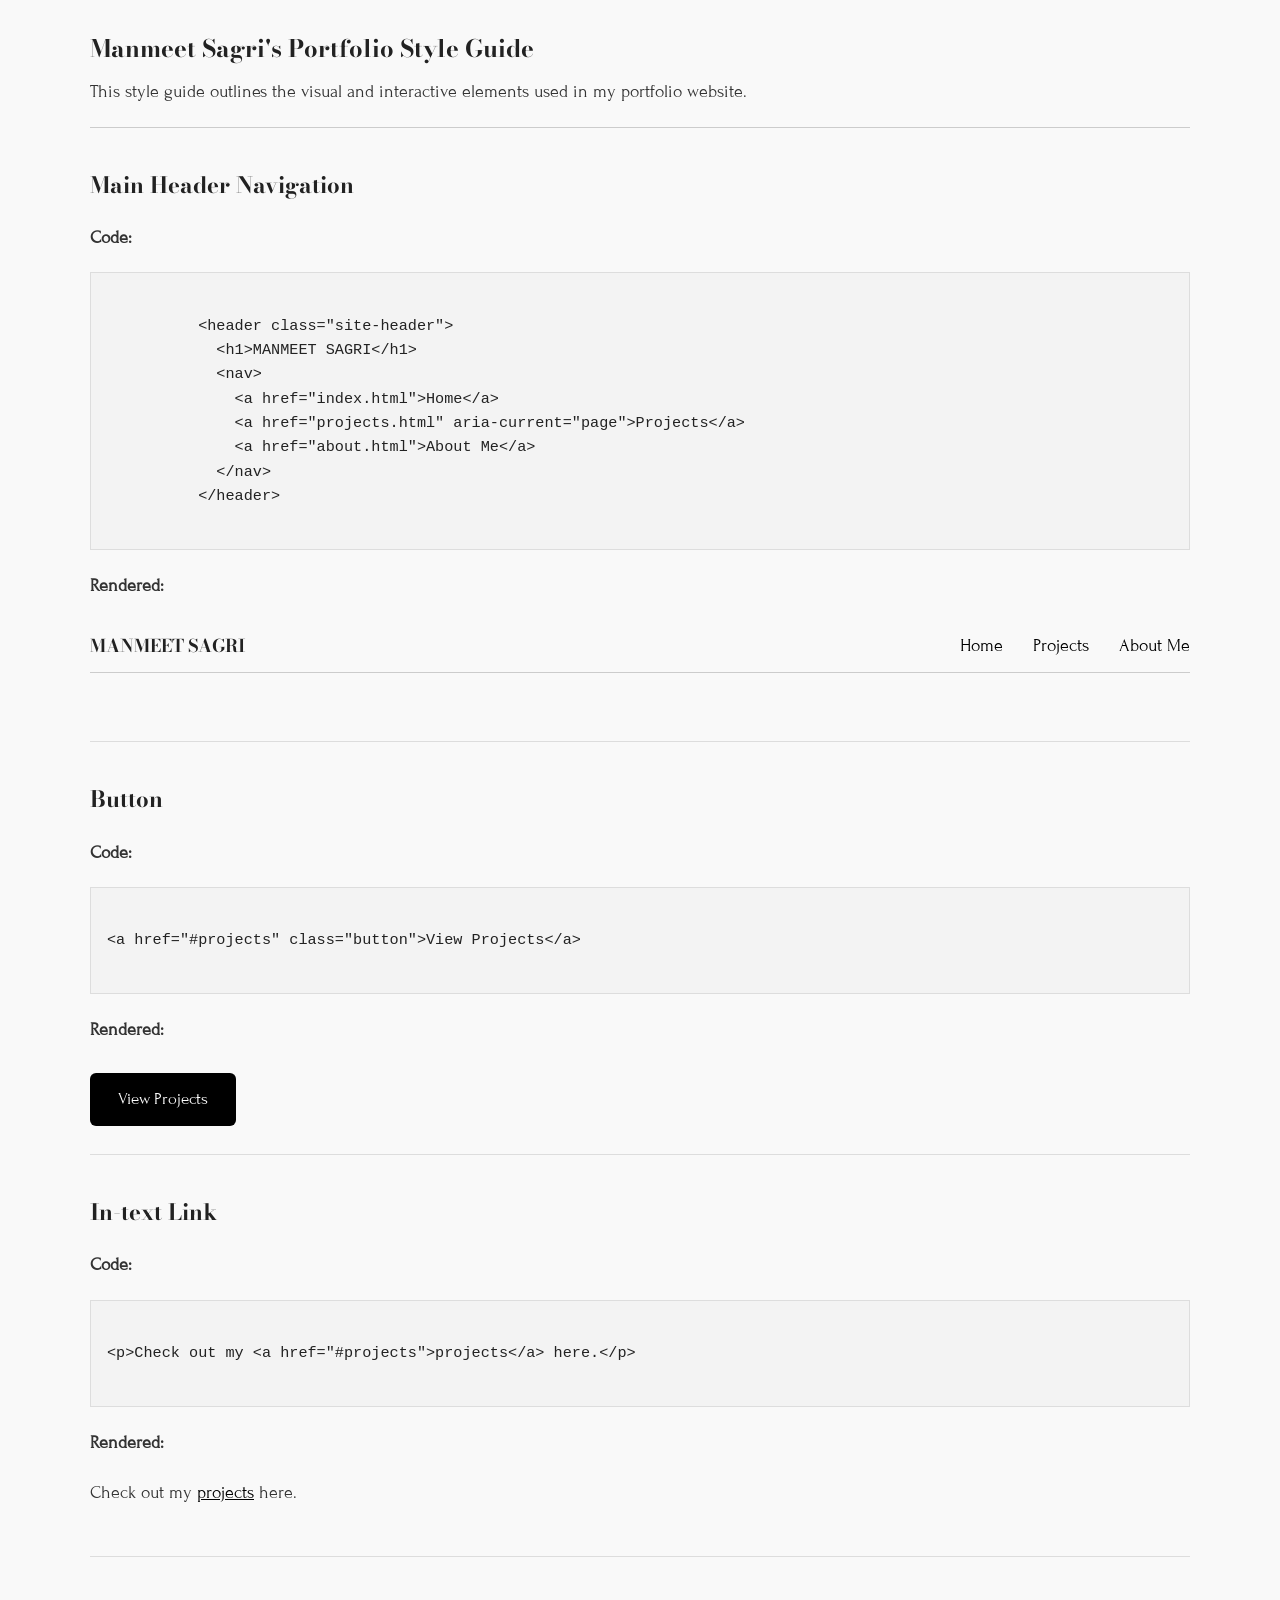
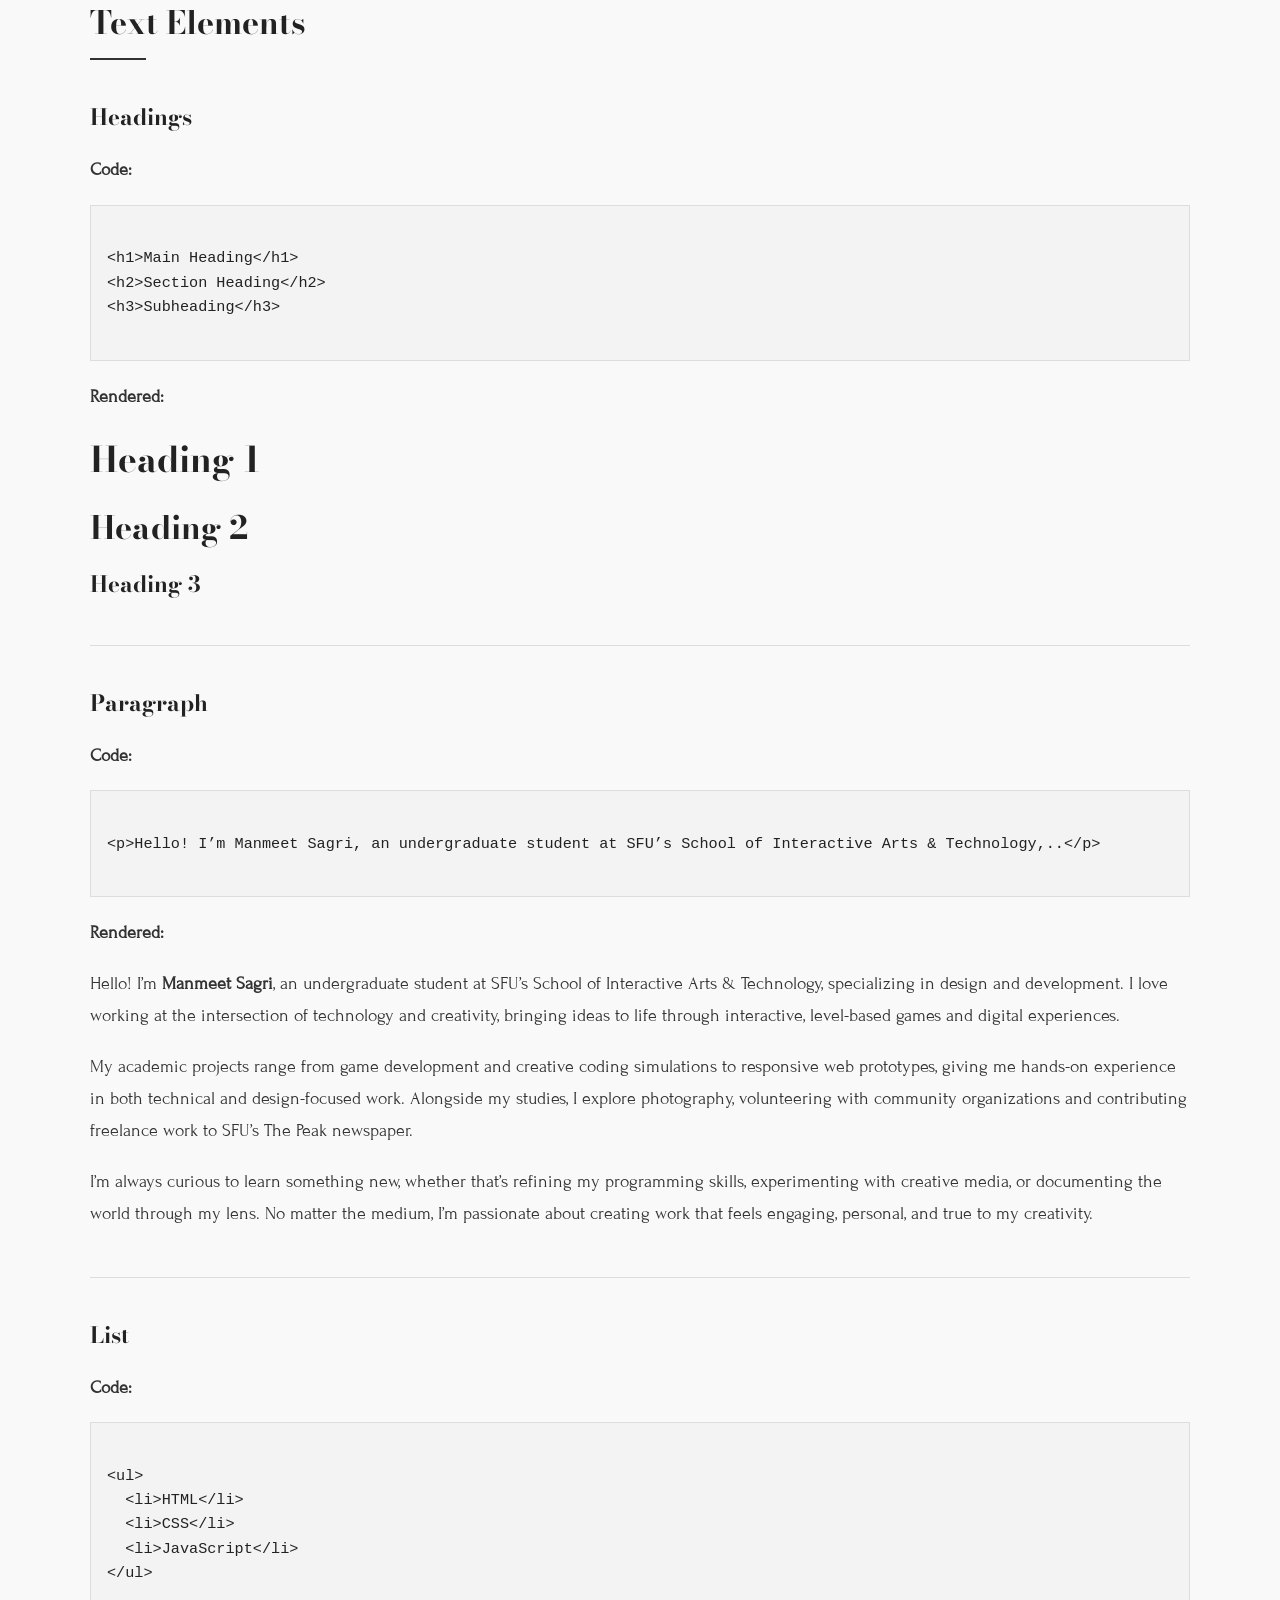
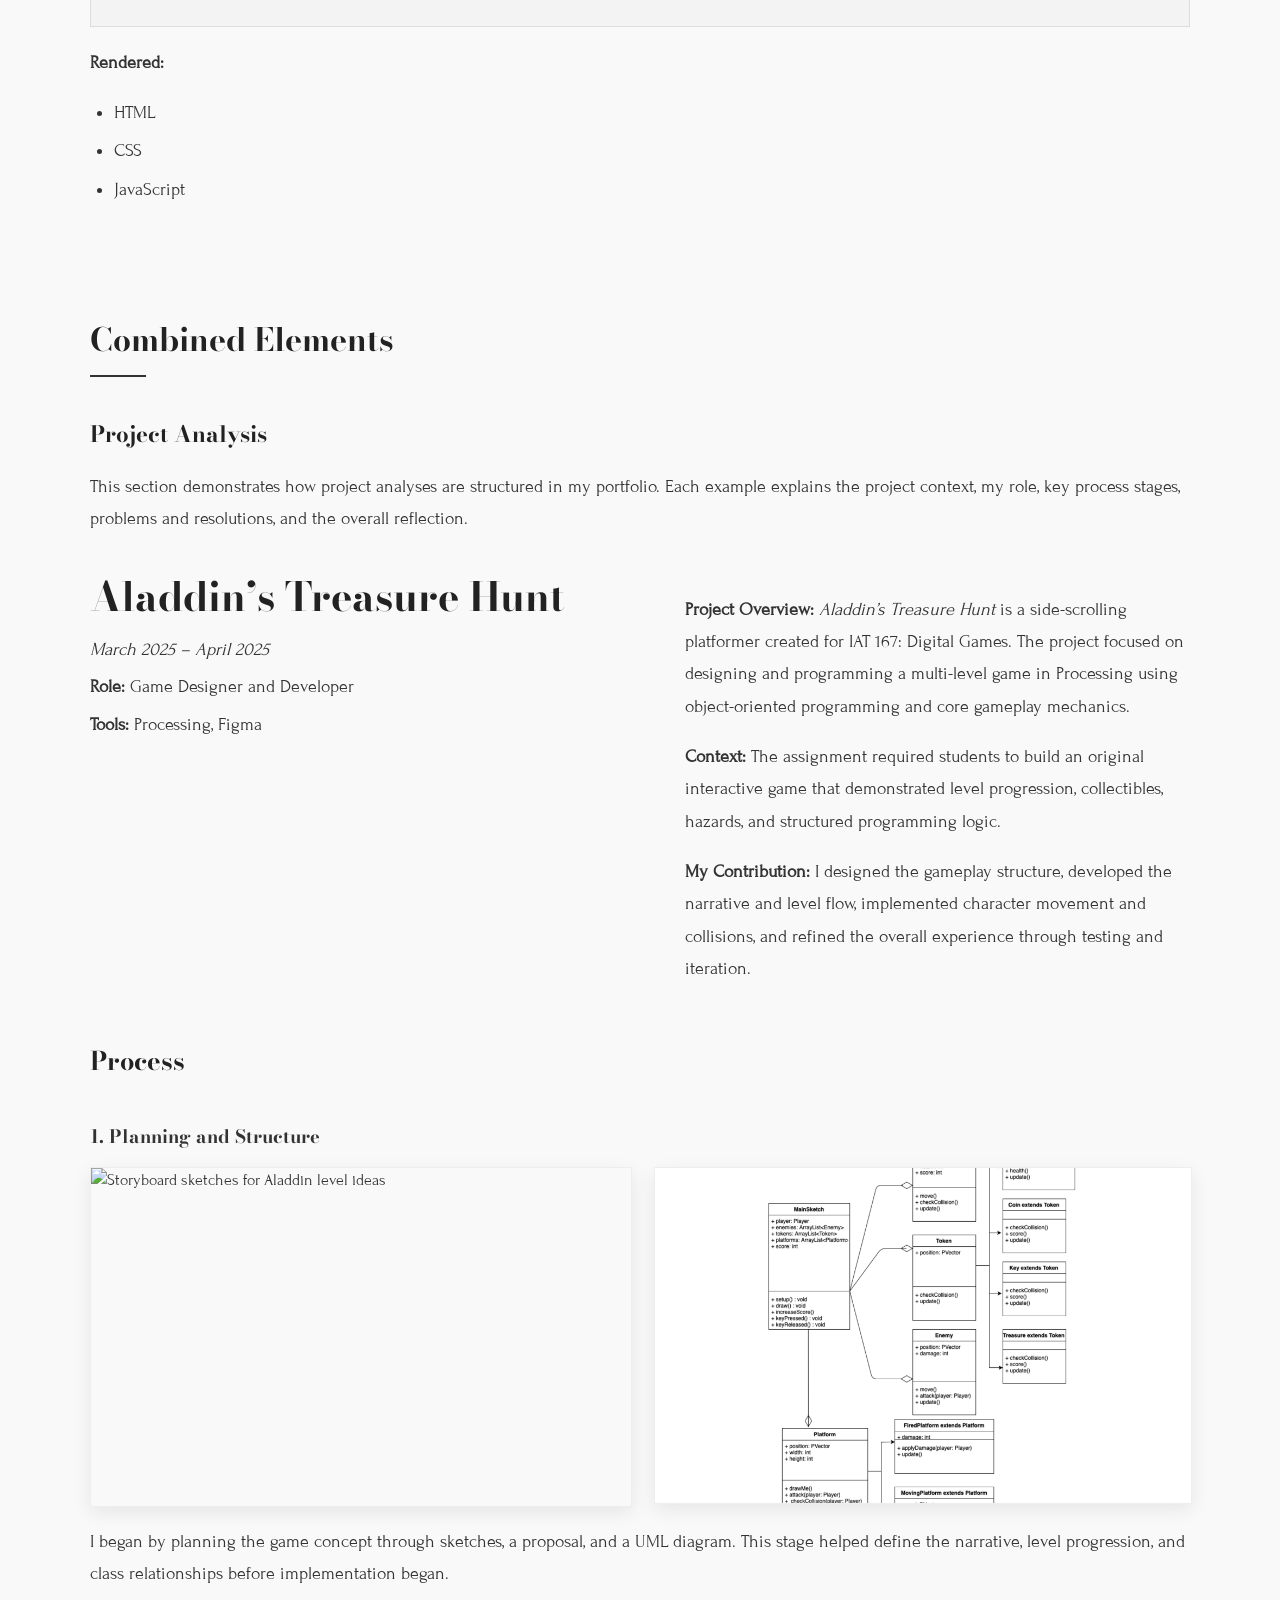
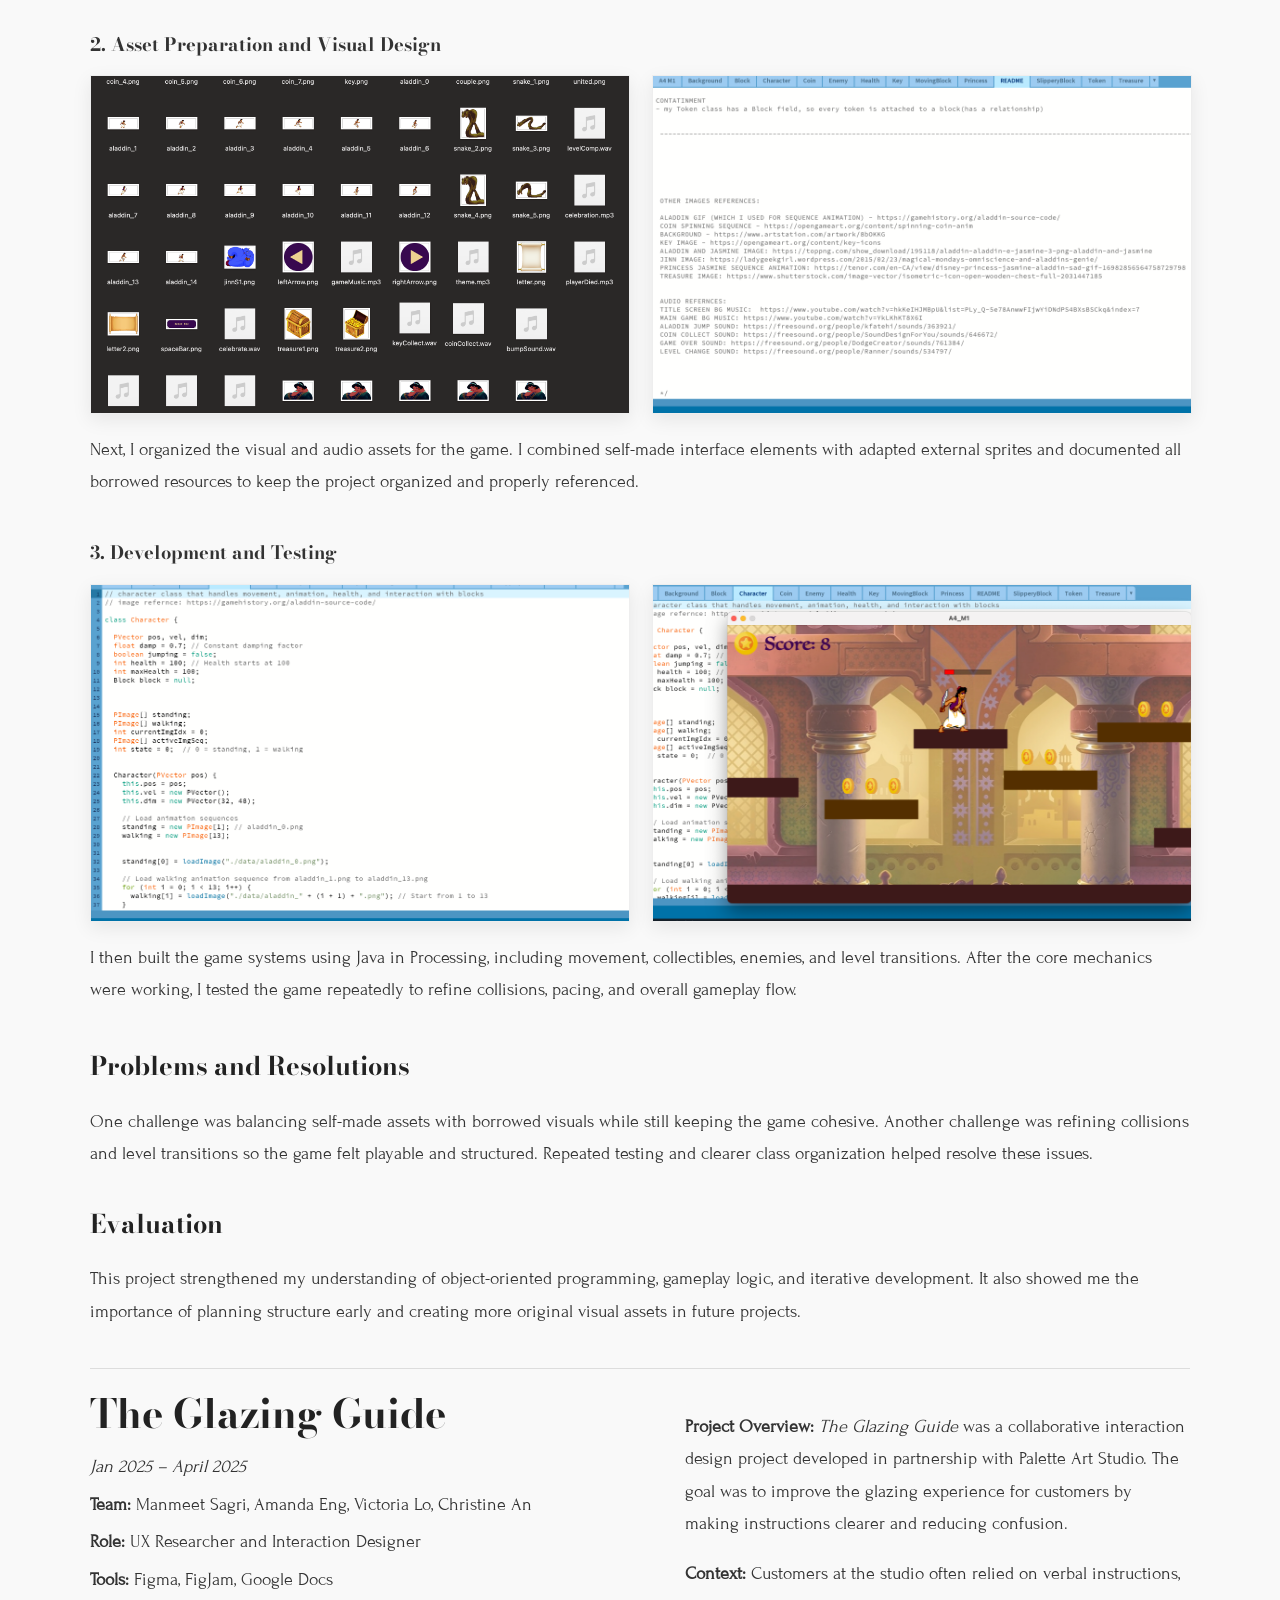
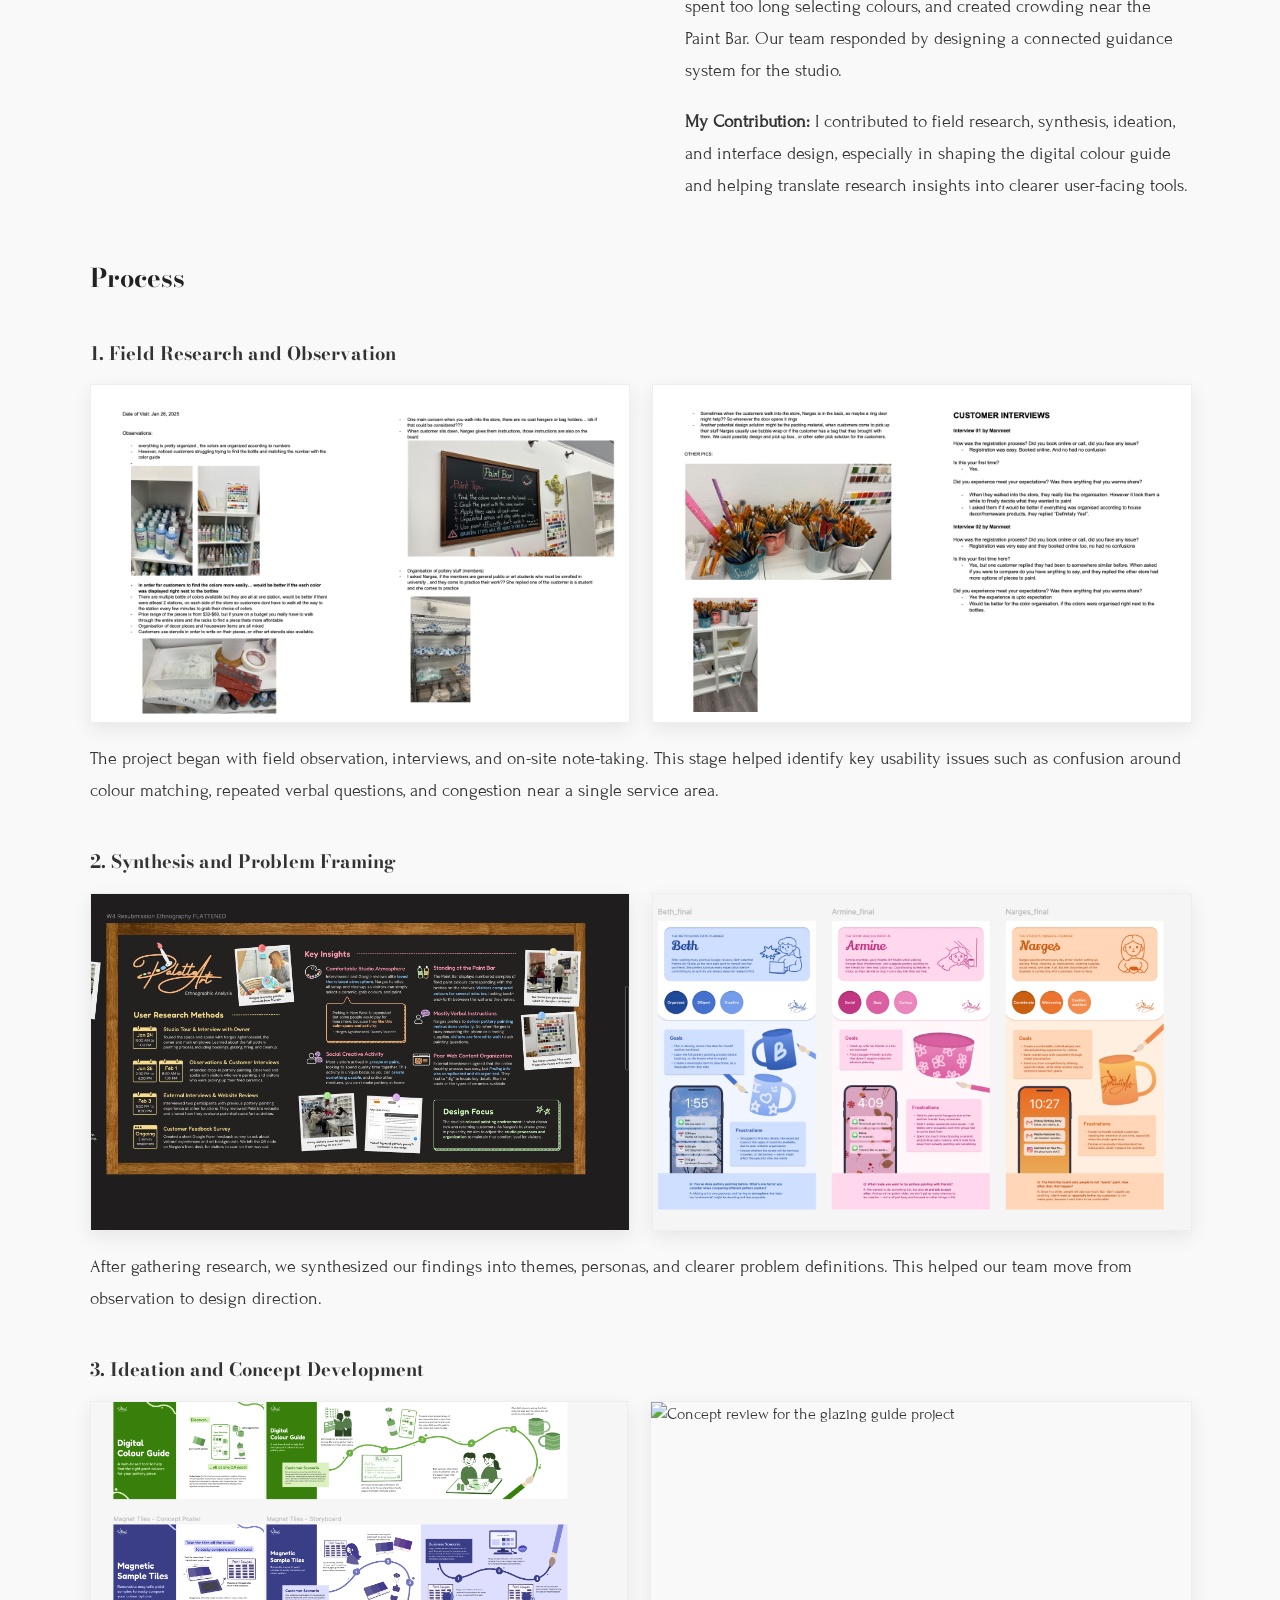
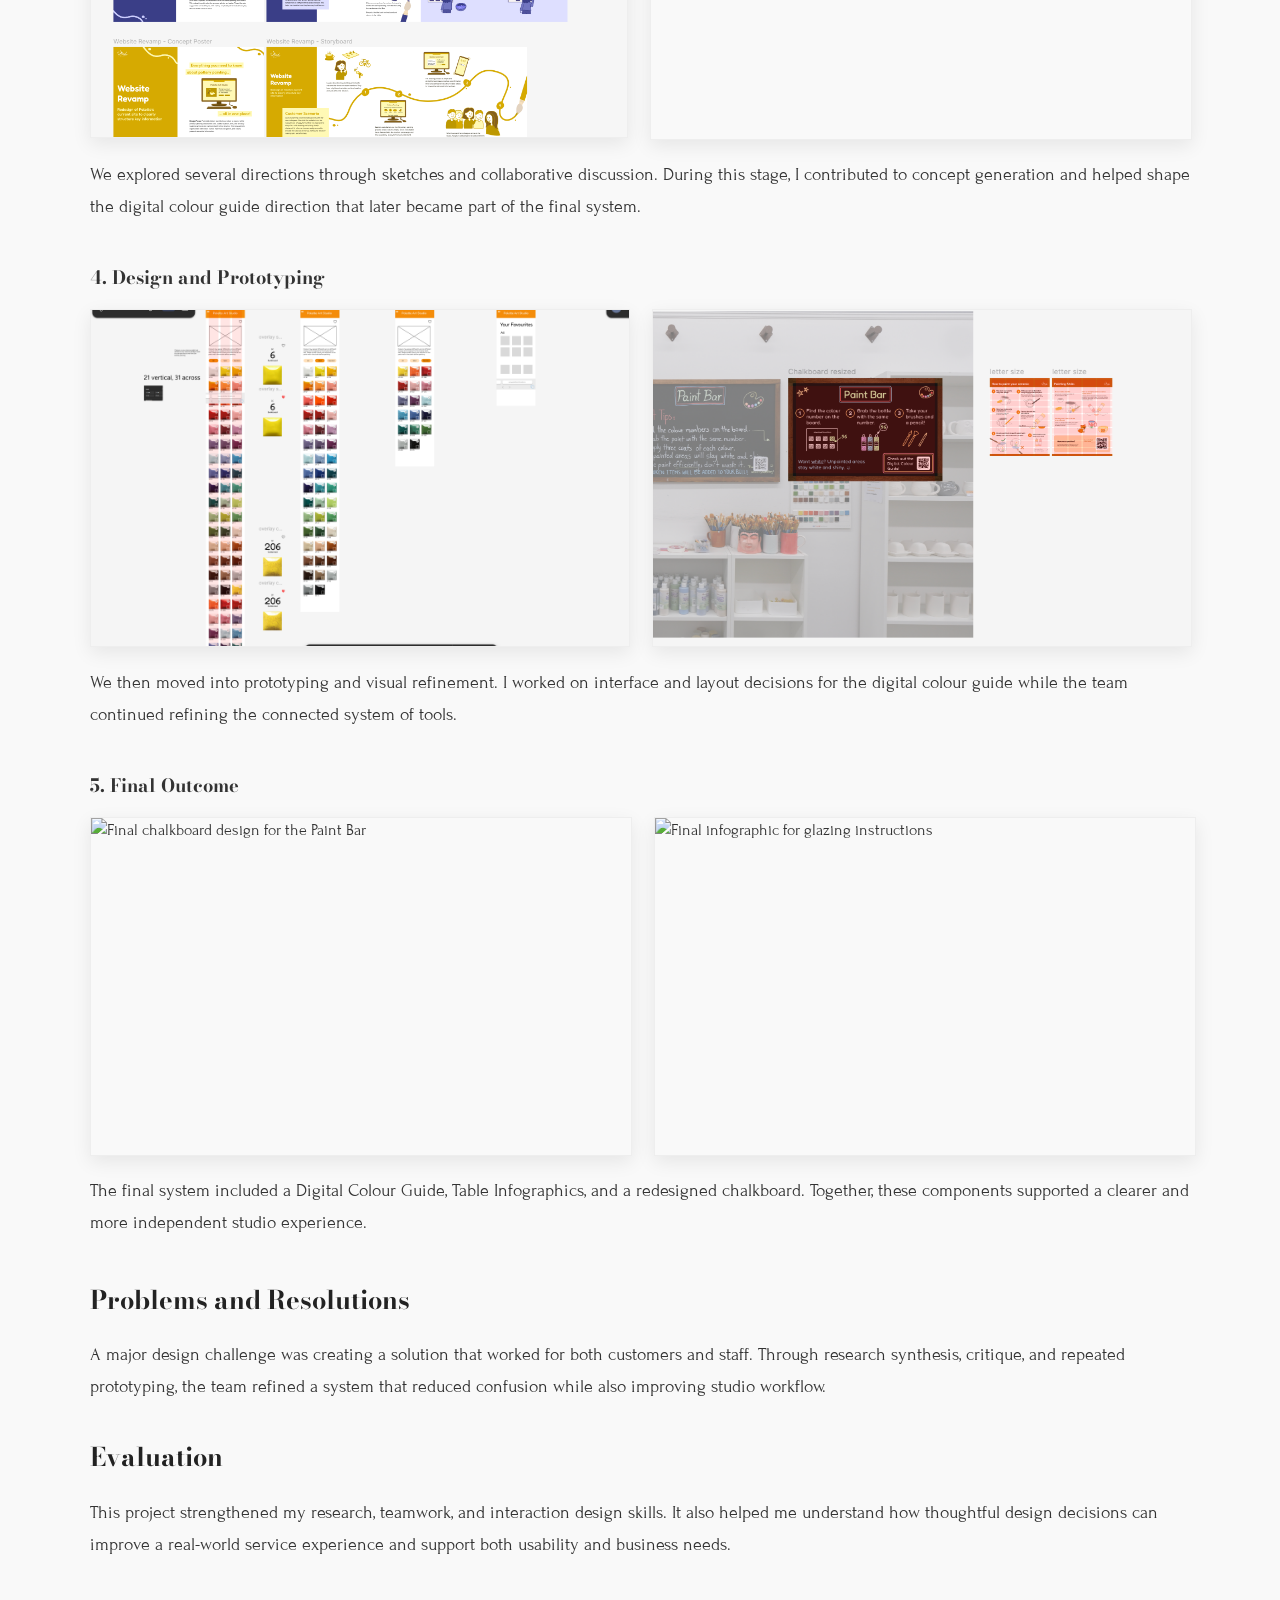
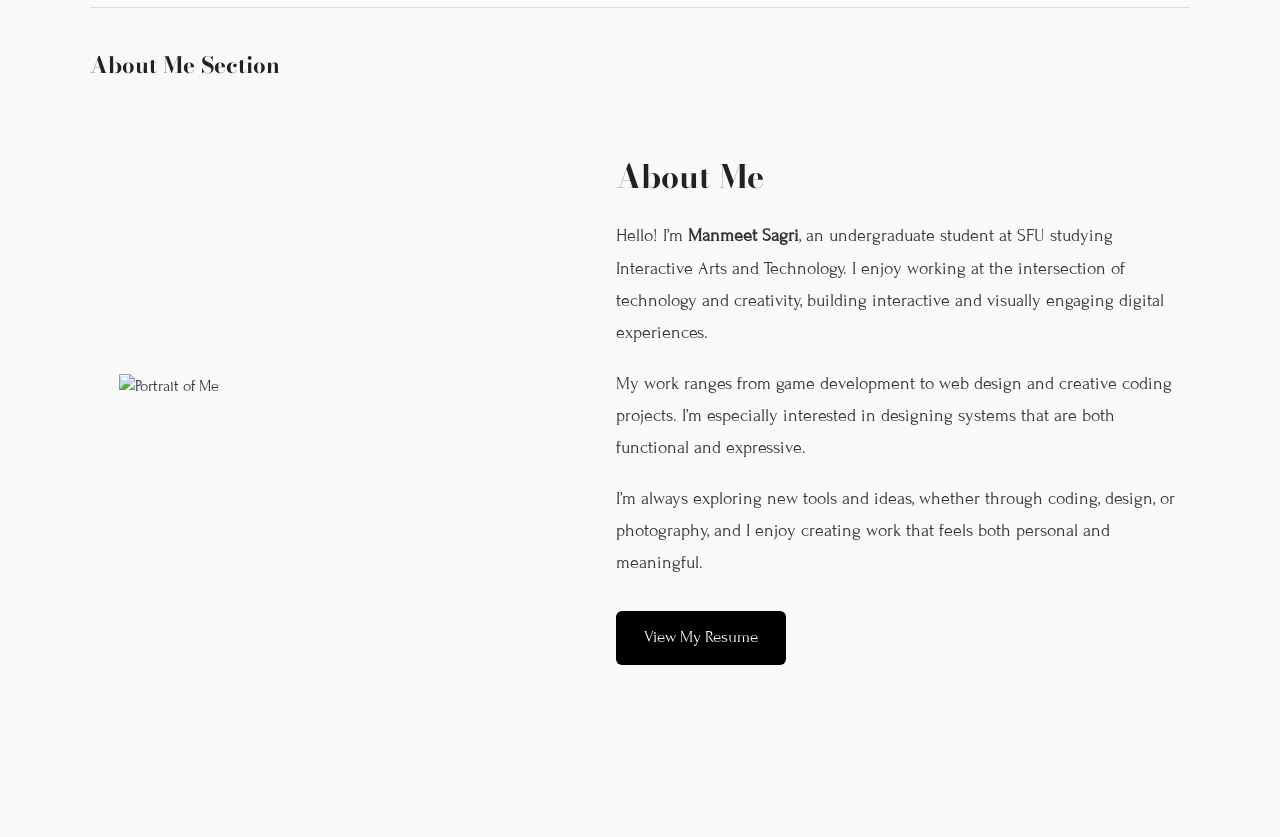
==== index.html @ abb957b3 "add about me section" ====
<!DOCTYPE html>
<html lang="en">

<head>
    <meta charset="utf-8">
    <title>Portfolio Style Guide - Manmeet Sagri</title>


    <!-- Main stylesheet -->
    <link rel="stylesheet" href="css/layout.css" />
    <link rel="stylesheet" href="css/styles.css" />

    <!-- Type & heading fonts -->
    <link href="https://fonts.googleapis.com/css2?family=Bodoni+Moda:wght@400;700&family=Forum&display=swap"
        rel="stylesheet" />
    <link href="https://fonts.googleapis.com/css2?family=Dancing+Script:wght@600&display=swap" rel="stylesheet" />


</head>

<body>

    <header>
        <h1>Manmeet Sagri's Portfolio Style Guide</h1>
        <p>This style guide outlines the visual and interactive elements used in my portfolio website.</p>
    </header>

    <main>

        <section class="element">
            <h3>Main Header Navigation</h3>

            <p><strong>Code:</strong></p>
            <pre><code>
          &lt;header class="site-header"&gt;
            &lt;h1&gt;MANMEET SAGRI&lt;/h1&gt;
            &lt;nav&gt;
              &lt;a href="index.html"&gt;Home&lt;/a&gt;
              &lt;a href="projects.html" aria-current="page"&gt;Projects&lt;/a&gt;
              &lt;a href="about.html"&gt;About Me&lt;/a&gt;
            &lt;/nav&gt;
          &lt;/header&gt;
            </code></pre>

            <p><strong>Rendered:</strong></p>
            <header class="site-header-demo">
                <h1>MANMEET SAGRI</h1>
                <nav>
                    <a href="#home">Home</a>
                    <a href="#projects" aria-current="page">Projects</a>
                    <a href="#aboutMe">About Me</a>
                </nav>
            </header>
        </section>


        <section class="element">
            <h3>Button</h3>

            <p><strong>Code:</strong></p>
            <pre><code>
&lt;a href="#projects" class="button"&gt;View Projects&lt;/a&gt;
        </code></pre>

            <p><strong>Rendered:</strong></p>
            <a href="#projects" class="button">View Projects</a>
        </section>

        <section class="element">
            <h3>In-text Link</h3>

            <p><strong>Code:</strong></p>
            <pre><code>
&lt;p&gt;Check out my &lt;a href="#projects"&gt;projects&lt;/a&gt; here.&lt;/p&gt;
        </code></pre>

            <p><strong>Rendered:</strong></p>
            <p>Check out my <a href="#projects">projects</a> here.</p>
        </section>

        <section id="text_elements">
            <h2>Text Elements</h2>

            <section class="element">
                <h3>Headings</h3>

                <p><strong>Code:</strong></p>
                <pre><code>
&lt;h1&gt;Main Heading&lt;/h1&gt;
&lt;h2&gt;Section Heading&lt;/h2&gt;
&lt;h3&gt;Subheading&lt;/h3&gt;
        </code></pre>

                <p><strong>Rendered:</strong></p>
                <div class="heading-examples">
                    <h1>Heading 1</h1>
                    <h2>Heading 2</h2>
                    <h3>Heading 3</h3>
                </div>
            </section>

            <section class="element">
                <h3>Paragraph</h3>

                <p><strong>Code:</strong></p>
                <pre><code>
&lt;p&gt;Hello! I’m Manmeet Sagri, an undergraduate student at SFU’s School of Interactive Arts & Technology,..&lt;/p&gt;
        </code></pre>

                <p><strong>Rendered:</strong></p>
                <p>
                    Hello! I’m <strong>Manmeet Sagri</strong>, an undergraduate student at SFU’s School of Interactive
                    Arts & Technology,
                    specializing in design and development. I love working at the intersection of technology and
                    creativity, bringing ideas to life through interactive, level-based games and digital experiences.
                </p>

                <p>
                    My academic projects range from game development and creative coding simulations to responsive web
                    prototypes, giving me hands-on experience in both technical and design-focused work. Alongside my
                    studies, I explore photography, volunteering with community organizations and contributing freelance
                    work to SFU’s The Peak newspaper.

                </p>

                <p>
                    I’m always curious to learn something new, whether that’s refining my programming skills,
                    experimenting with creative media, or documenting the world through my lens. No matter the medium,
                    I’m passionate about creating work that feels engaging, personal, and true to my creativity.
                </p>
            </section>

            <section class="element">
                <h3>List</h3>

                <p><strong>Code:</strong></p>
                <pre><code>
&lt;ul&gt;
  &lt;li&gt;HTML&lt;/li&gt;
  &lt;li&gt;CSS&lt;/li&gt;
  &lt;li&gt;JavaScript&lt;/li&gt;
&lt;/ul&gt;
        </code></pre>

                <p><strong>Rendered:</strong></p>
                <ul>
                    <li>HTML</li>
                    <li>CSS</li>
                    <li>JavaScript</li>
                </ul>
            </section>
        </section>
        <section id="combined_elements">
            <h2>Combined Elements</h2>

            <section class="element">
                <h3>Project Analysis</h3>
              
                <p>
                  This section demonstrates how project analyses are structured in my portfolio. Each example explains the project context, my role, key process stages, problems and resolutions, and the overall reflection.
                </p>
              
                <!-- Project Analysis Example 1 -->
                <article class="project-analysis">
                  <div class="analysis-hero">
                    <div class="analysis-left">
                      <h4 class="analysis-title">Aladdin’s Treasure Hunt</h4>
                      <p class="analysis-meta"><em>March 2025 – April 2025</em></p>
                      <p class="analysis-meta"><strong>Role:</strong> Game Designer and Developer</p>
                      <p class="analysis-meta"><strong>Tools:</strong> Processing, Figma</p>
                    </div>
              
                    <div class="analysis-right">
                      <p>
                        <strong>Project Overview:</strong> <em>Aladdin’s Treasure Hunt</em> is a side-scrolling platformer created for IAT 167: Digital Games. The project focused on designing and programming a multi-level game in Processing using object-oriented programming and core gameplay mechanics.
                      </p>
              
                      <p>
                        <strong>Context:</strong> The assignment required students to build an original interactive game that demonstrated level progression, collectibles, hazards, and structured programming logic.
                      </p>
              
                      <p>
                        <strong>My Contribution:</strong> I designed the gameplay structure, developed the narrative and level flow, implemented character movement and collisions, and refined the overall experience through testing and iteration.
                      </p>
                    </div>
                  </div>
              
                  <div class="analysis-process">
                    <h4>Process</h4>
              
                    <section class="analysis-step">
                      <h5>1. Planning and Structure</h5>
                      <div class="analysis-grid">
                        <img src="images/storyboard.png" alt="Storyboard sketches for Aladdin level ideas">
                        <img src="images/UML.png" alt="UML diagram showing the game structure">
                      </div>
                      <p>
                        I began by planning the game concept through sketches, a proposal, and a UML diagram. This stage helped define the narrative, level progression, and class relationships before implementation began.
                      </p>
                    </section>
              
                    <section class="analysis-step">
                      <h5>2. Asset Preparation and Visual Design</h5>
                      <div class="analysis-grid">
                        <img src="images/assets.png" alt="Game assets and animations organized for the Aladdin project">
                        <img src="images/readMe.png" alt="README credits and references for images and audio">
                      </div>
                      <p>
                        Next, I organized the visual and audio assets for the game. I combined self-made interface elements with adapted external sprites and documented all borrowed resources to keep the project organized and properly referenced.
                      </p>
                    </section>
              
                    <section class="analysis-step">
                      <h5>3. Development and Testing</h5>
                      <div class="analysis-grid">
                        <img src="images/code.png" alt="Code structure for the Aladdin game">
                        <img src="images/gameplay.png" alt="Gameplay screenshot of Aladdin moving across platforms">
                      </div>
                      <p>
                        I then built the game systems using Java in Processing, including movement, collectibles, enemies, and level transitions. After the core mechanics were working, I tested the game repeatedly to refine collisions, pacing, and overall gameplay flow.
                      </p>
                    </section>
                  </div>
              
                  <div class="analysis-reflection">
                    <h4>Problems and Resolutions</h4>
                    <p>
                      One challenge was balancing self-made assets with borrowed visuals while still keeping the game cohesive. Another challenge was refining collisions and level transitions so the game felt playable and structured. Repeated testing and clearer class organization helped resolve these issues.
                    </p>
              
                    <h4>Evaluation</h4>
                    <p>
                      This project strengthened my understanding of object-oriented programming, gameplay logic, and iterative development. It also showed me the importance of planning structure early and creating more original visual assets in future projects.
                    </p>
                  </div>
                </article>
              
                <!-- Project Analysis Example 2 -->
                <article class="project-analysis">
                  <div class="analysis-hero">
                    <div class="analysis-left">
                      <h4 class="analysis-title">The Glazing Guide</h4>
                      <p class="analysis-meta"><em>Jan 2025 – April 2025</em></p>
                      <p class="analysis-meta"><strong>Team:</strong> Manmeet Sagri, Amanda Eng, Victoria Lo, Christine An</p>
                      <p class="analysis-meta"><strong>Role:</strong> UX Researcher and Interaction Designer</p>
                      <p class="analysis-meta"><strong>Tools:</strong> Figma, FigJam, Google Docs</p>
                    </div>
              
                    <div class="analysis-right">
                      <p>
                        <strong>Project Overview:</strong> <em>The Glazing Guide</em> was a collaborative interaction design project developed in partnership with Palette Art Studio. The goal was to improve the glazing experience for customers by making instructions clearer and reducing confusion.
                      </p>
              
                      <p>
                        <strong>Context:</strong> Customers at the studio often relied on verbal instructions, spent too long selecting colours, and created crowding near the Paint Bar. Our team responded by designing a connected guidance system for the studio.
                      </p>
              
                      <p>
                        <strong>My Contribution:</strong> I contributed to field research, synthesis, ideation, and interface design, especially in shaping the digital colour guide and helping translate research insights into clearer user-facing tools.
                      </p>
                    </div>
                  </div>
              
                  <div class="analysis-process">
                    <h4>Process</h4>
              
                    <section class="analysis-step">
                      <h5>1. Field Research and Observation</h5>
                      <div class="analysis-grid">
                        <img src="images/visit-notes-1.png" alt="Field notes from Palette Art Studio visit">
                        <img src="images/visit-notes-2.png" alt="Observation notes and sketches from the studio visit">
                      </div>
                      <p>
                        The project began with field observation, interviews, and on-site note-taking. This stage helped identify key usability issues such as confusion around colour matching, repeated verbal questions, and congestion near a single service area.
                      </p>
                    </section>
              
                    <section class="analysis-step">
                      <h5>2. Synthesis and Problem Framing</h5>
                      <div class="analysis-grid">
                        <img src="images/ethnography2.png" alt="Research synthesis notes and themes">
                        <img src="images/persona.png" alt="Persona created from user research for the glazing guide project">
                      </div>
                      <p>
                        After gathering research, we synthesized our findings into themes, personas, and clearer problem definitions. This helped our team move from observation to design direction.
                      </p>
                    </section>
              
                    <section class="analysis-step">
                      <h5>3. Ideation and Concept Development</h5>
                      <div class="analysis-grid">
                        <img src="images/conecpts.png" alt="Early concept sketches for the glazing guide">
                        <img src="images/conceptReview.png" alt="Concept review for the glazing guide project">
                      </div>
                      <p>
                        We explored several directions through sketches and collaborative discussion. During this stage, I contributed to concept generation and helped shape the digital colour guide direction that later became part of the final system.
                      </p>
                    </section>
              
                    <section class="analysis-step">
                      <h5>4. Design and Prototyping</h5>
                      <div class="analysis-grid">
                        <img src="images/prototype.png" alt="Prototype screens for the digital colour guide">
                        <img src="images/inProgressChalk.png" alt="In-progress chalkboard redesign">
                      </div>
                      <p>
                        We then moved into prototyping and visual refinement. I worked on interface and layout decisions for the digital colour guide while the team continued refining the connected system of tools.
                      </p>
                    </section>
              
                    <section class="analysis-step">
                      <h5>5. Final Outcome</h5>
                      <div class="analysis-grid">
                        <img src="images/finalScanBoard.png" alt="Final chalkboard design for the Paint Bar">
                        <img src="images/infographic.png" alt="Final infographic for glazing instructions">
                      </div>
                      <p>
                        The final system included a Digital Colour Guide, Table Infographics, and a redesigned chalkboard. Together, these components supported a clearer and more independent studio experience.
                      </p>
                    </section>
                  </div>
              
                  <div class="analysis-reflection">
                    <h4>Problems and Resolutions</h4>
                    <p>
                      A major design challenge was creating a solution that worked for both customers and staff. Through research synthesis, critique, and repeated prototyping, the team refined a system that reduced confusion while also improving studio workflow.
                    </p>
              
                    <h4>Evaluation</h4>
                    <p>
                      This project strengthened my research, teamwork, and interaction design skills. It also helped me understand how thoughtful design decisions can improve a real-world service experience and support both usability and business needs.
                    </p>
                  </div>
                </article>
              </section>

              <section class="element">
                <h3>About Me Section</h3>
              
              
                <section class="about-demo">
              
                  <div class="about-image">
                    <img src="images/myPic2.jpeg" alt="Portrait of Me">
                  </div>
              
                  <div class="about-content">
                    <h4>About Me</h4>
              
                    <p>
                      Hello! I’m <strong>Manmeet Sagri</strong>, an undergraduate student at SFU studying Interactive Arts and Technology.
                      I enjoy working at the intersection of technology and creativity, building interactive and visually engaging digital experiences.
                    </p>
              
                    <p>
                      My work ranges from game development to web design and creative coding projects. I’m especially interested in designing
                      systems that are both functional and expressive.
                    </p>
              
                    <p>
                      I’m always exploring new tools and ideas, whether through coding, design, or photography, and I enjoy creating work
                      that feels both personal and meaningful.
                    </p>
              
                    <a href="#" class="button">View My Resume</a>
                  </div>
              
                </section>
            
          </section>

    </main>

</body>

</html>
---- css/layout.css ----
/* =============== Page structure =============== */

header,
main {
  max-width: 1100px;
  margin: 0 auto;
}

main {
  margin-bottom: 80px;
}

/* =============== Section spacing =============== */

section {
  margin-bottom: 64px;
}

.element {
  margin: 40px 0;
  padding-bottom: 28px;
}

/* =============== Navigation layout =============== */

.site-header-demo {
    display: flex;
    justify-content: space-between;
    align-items: center;
    padding: 10px 0;
    border-bottom: 1px solid #ccc;
  }
  
  .site-header-demo h1 {
    margin: 0;
    font-size: 1.1rem;
  }
  
  .site-header-demo nav {
    display: flex;
    gap: 30px;
  }

/* =============== Code block layout =============== */

pre {
  overflow-x: auto;
}

/* =============== Project card example layout =============== */
.project-analysis {
    margin-top: 2.5rem;
    padding-top: 1.5rem;
    border-top: 1px solid #ddd;
  }
  
  .project-analysis:first-of-type {
    border-top: none;
    padding-top: 0;
  }
  
  .analysis-hero {
    display: grid;
    grid-template-columns: 1.1fr 1fr;
    gap: 2.5rem;
    align-items: start;
    margin-bottom: 2.5rem;
  }
  
  .analysis-title {
    font-family: 'Bodoni Moda', serif;
    font-size: 2.5rem;
    line-height: 1.05;
    margin: 0 0 1rem;
  }
  
  .analysis-meta {
    margin: 0.35rem 0;
  }
  
  .analysis-right p {
    margin-bottom: 1rem;
    max-width: 65ch;
  }
  
  .analysis-process {
    margin-top: 2rem;
  }
  
  .analysis-process h4,
  .analysis-reflection h4 {
    font-family: 'Bodoni Moda', serif;
    font-size: 1.6rem;
    margin-bottom: 1rem;
  }
  
  .analysis-step {
    margin: 2.5rem 0;
  }
  
  .analysis-step h5 {
    font-family: 'Bodoni Moda', serif;
    font-size: 1.15rem;
    margin-bottom: 0.75rem;
  }
  
  .analysis-grid {
    display: grid;
    grid-template-columns: 1fr 1fr;
    gap: 1.5rem;
    margin: 1rem 0 1.25rem;
  }
  
  .analysis-grid img {
    width: 100%;
    aspect-ratio: 16 / 10;
    object-fit: cover;
    display: block;
    border: 1px solid #eee;
    box-shadow: 0 6px 18px rgba(0, 0, 0, 0.08);
  }
  
  .analysis-reflection {
    margin-top: 2rem;
  }
  
  @media (max-width: 900px) {
    .analysis-hero {
      grid-template-columns: 1fr;
      gap: 1.5rem;
    }
  }
  
  @media (max-width: 700px) {
    .analysis-grid {
      grid-template-columns: 1fr;
    }
  
    .analysis-title {
      font-size: 2rem;
    }
  }



  .about-demo {
    display: grid;
    grid-template-columns: 1fr 1.2fr;
    gap: 3rem;
    align-items: center;
    margin-top: 1.5rem;
  }
  
  .about-image {
    display: flex;
    justify-content: center;
  }
  
  .about-image img {
    width: 100%;
    max-width: 420px;
    height: auto;
    display: block;
  }
  
  .about-content h4 {
    font-family: 'Bodoni Moda', serif;
    font-size: 2rem;
    margin-bottom: 1rem;
  }
  
  .about-content p {
    margin-bottom: 1rem;
    max-width: 60ch;
  }
  
  .about-content .button {
    margin-top: 1rem;
  }
/* =============== Heading example spacing =============== */

.heading-examples h1,
.heading-examples h2,
.heading-examples h3 {
  margin-top: 0;
  margin-bottom: 14px;
}

/* =============== Responsive =============== */

@media (max-width: 600px) {
  header,
  main {
    width: 100%;
  }

  main {
    margin-bottom: 56px;
  }

  section {
    margin-bottom: 48px;
  }

  nav {
    gap: 14px;
  }

  .element {
    margin: 28px 0;
    padding-bottom: 20px;
  }

  .project-card {
    max-width: 100%;
  }
}
---- css/styles.css ----
/* =============== Base styles =============== */

body {
  font-family: 'Forum', serif;
  margin: 20px;
  line-height: 1.6;
  background-color: #f9f9f9;
  color: #333;
}

/* Shared heading styles */
h1,
h2,
h3,
h4 {
  font-family: 'Bodoni Moda', serif;
  color: #222;
}

h1 {
  margin: 0;
  font-size: 2.2rem;
}

h2 {
  font-size: 2rem;
  margin-bottom: 1rem;
}

h3 {
  font-size: 1.4rem;
  margin-bottom: 0.75rem;
}

h4 {
  font-size: 1.1rem;
  margin-bottom: 0.5rem;
}

p,
li,
a,
button {
  font-size: 1.15rem;
  line-height: 1.75;
}

/* =============== Header =============== */

header {
  position: sticky;
  top: 0;
  z-index: 1000;
  background: #f9f9f9e1;
  padding: 10px 0 18px;
  border-bottom: 1px solid #ccc;
  margin-bottom: 40px;
}

header h1 {
  font-size: 1.5rem;
  margin-bottom: 8px;
}

header p {
  margin: 0;
  max-width: 700px;
}

/* =============== Main layout =============== */

main {
  max-width: 1100px;
  margin: 0 auto 80px;
}

section {
  margin-bottom: 64px;
}

/* section headings like your portfolio */
#interactive_elements > h2,
#text_elements > h2,
#combined_elements > h2,
#branding > h2 {
  position: relative;
  margin-bottom: 24px;
}

#interactive_elements > h2::after,
#text_elements > h2::after,
#combined_elements > h2::after,
#branding > h2::after {
  content: "";
  display: block;
  width: 56px;
  height: 2px;
  background: #000;
  margin-top: 10px;
  opacity: 0.8;
}

/* =============== Element blocks =============== */

.element {
  margin: 40px 0;
  padding-bottom: 28px;
  border-bottom: 1px solid #ddd;
}

.element:last-child {
  border-bottom: none;
}

/* =============== Navigation =============== */

nav {
  display: flex;
  gap: 30px;
  margin: 0;
  font-size: 1.1rem;
  flex-wrap: wrap;
}

nav a {
  text-decoration: none;
  color: #000;
  transition: all 0.2s ease;
}

nav a:hover {
  color: #616161;
  font-style: italic;
}

nav a:active {
  font-style: italic;
  text-decoration: line-through;
  color: #444;
}


/* =============== Links =============== */

a {
  color: #000;
  transition: all 0.2s ease;
}

a:hover {
  color: #616161;
  font-style: italic;
}

a:active {
  text-decoration: line-through;
  color: #444;
}

/* =============== Buttons =============== */

.button,
button {
  display: inline-block;
  margin-top: 8px;
  padding: 12px 28px;
  background-color: #000;
  color: #fff;
  font-family: 'Forum', serif;
  font-size: 1.05rem;
  text-decoration: none;
  border: none;
  border-radius: 6px;
  transition: all 0.25s ease;
  position: relative;
  cursor: pointer;
}

.button:hover,
button:hover {

  font-style: italic;
  padding-right: 36px;
}

.button::after,
button::after {
  content: ' →';
  opacity: 0;
  position: absolute;
  right: 16px;
  transition: opacity 0.25s ease;
}

.button:hover::after,
button:hover::after {
  opacity: 1;
}

.button:active,
button:active {
  text-decoration: line-through;
  color: #ccc;
}

/* =============== Code Blocks =============== */

pre {
  background-color: #f3f3f3;
  border: 1px solid #ddd;
  padding: 16px;
  overflow-x: auto;
  margin: 12px 0 20px;
}

code {
  font-family: monospace;
  font-size: 0.95rem;
  color: #222;
}

/* =============== Lists =============== */

ul {
  padding-left: 24px;
}

li {
  margin-bottom: 6px;
}

/* =============== Project card example =============== */

.project-card {
  max-width: 420px;
}

.project-card h3 {
  margin-bottom: 8px;
}

.project-card p {
  margin-bottom: 16px;
}

/* =============== Heading examples =============== */

.heading-examples h1,
.heading-examples h2,
.heading-examples h3 {
  margin-top: 0;
  margin-bottom: 14px;
}

/* =============== Responsive =============== */

@media (max-width: 600px) {
  body {
    margin: 12px;
  }

  header {
    padding-bottom: 14px;
    margin-bottom: 28px;
  }

  header h1 {
    font-size: 1.3rem;
  }

  h1 {
    font-size: 1.8rem;
  }

  h2 {
    font-size: 1.6rem;
  }

  h3 {
    font-size: 1.2rem;
  }

  nav {
    gap: 14px;
    font-size: 1rem;
  }

  main {
    margin-bottom: 56px;
  }

  section {
    margin-bottom: 48px;
  }
}
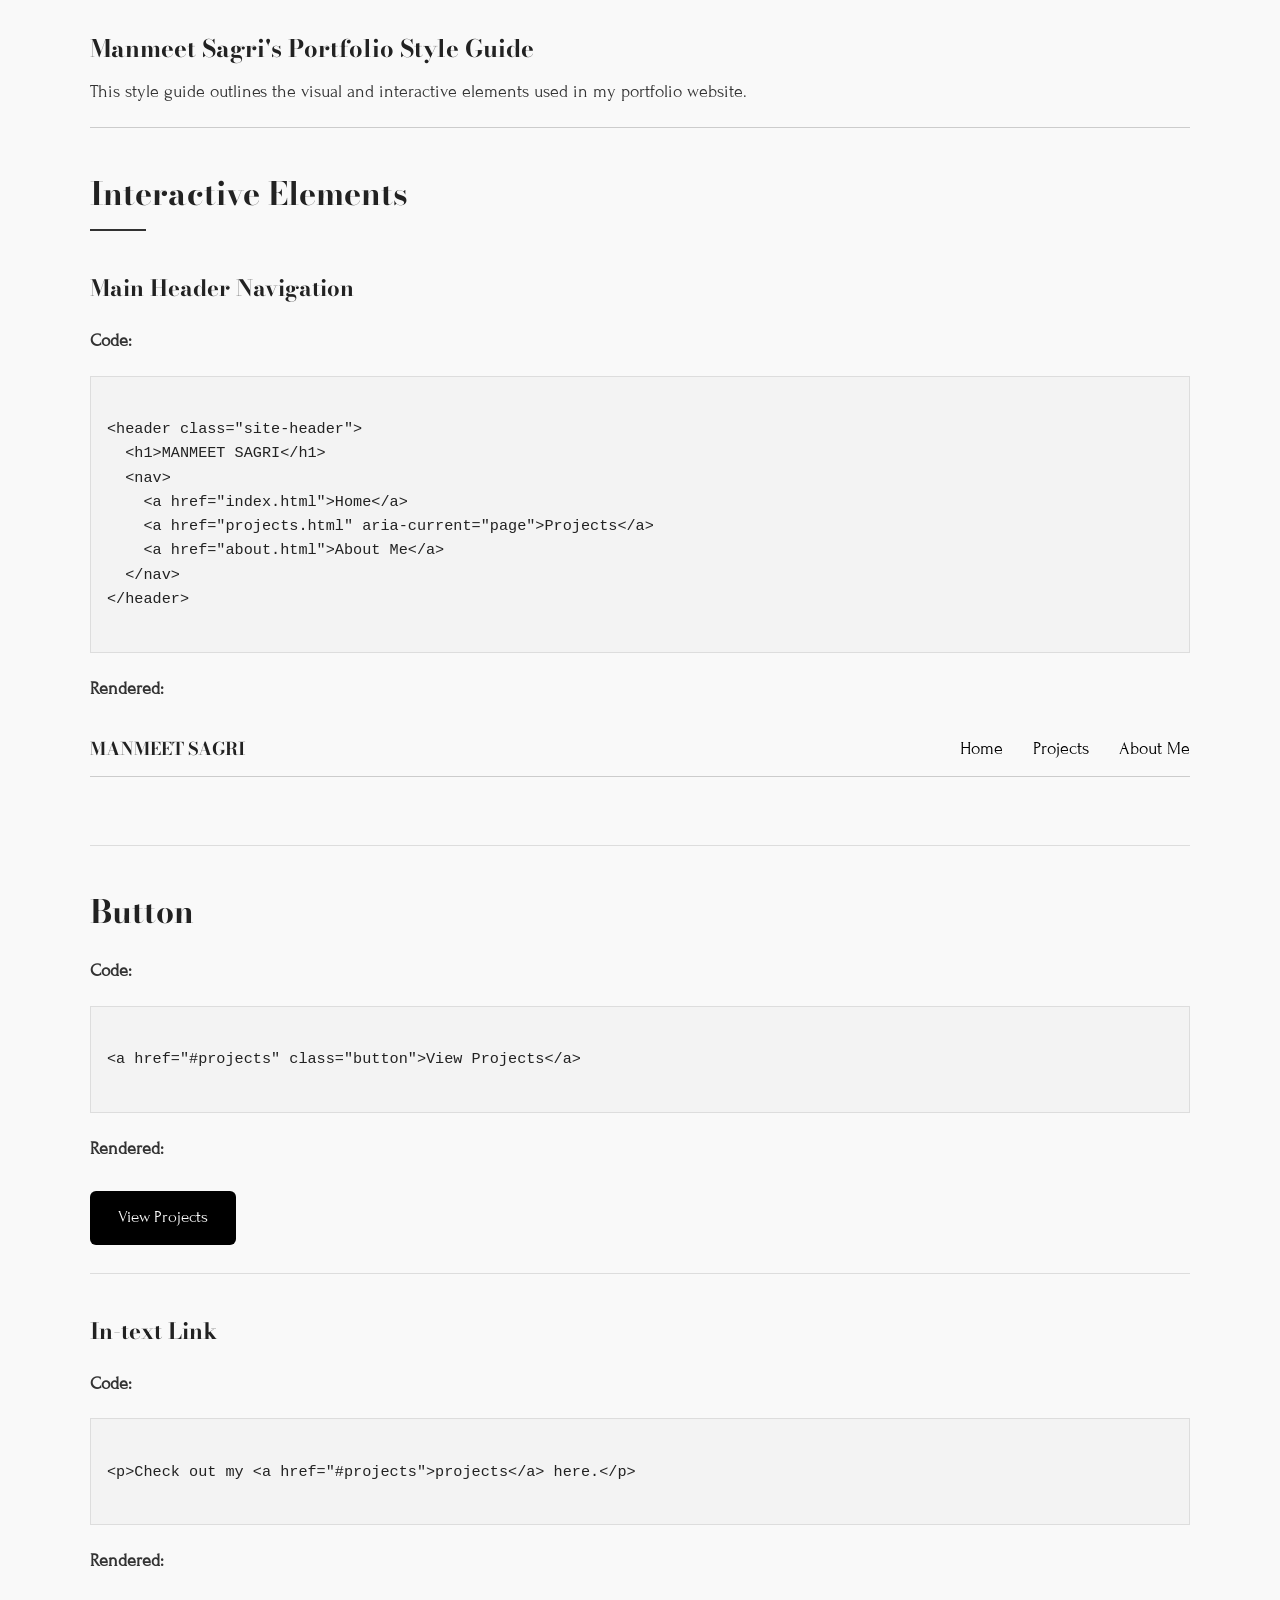
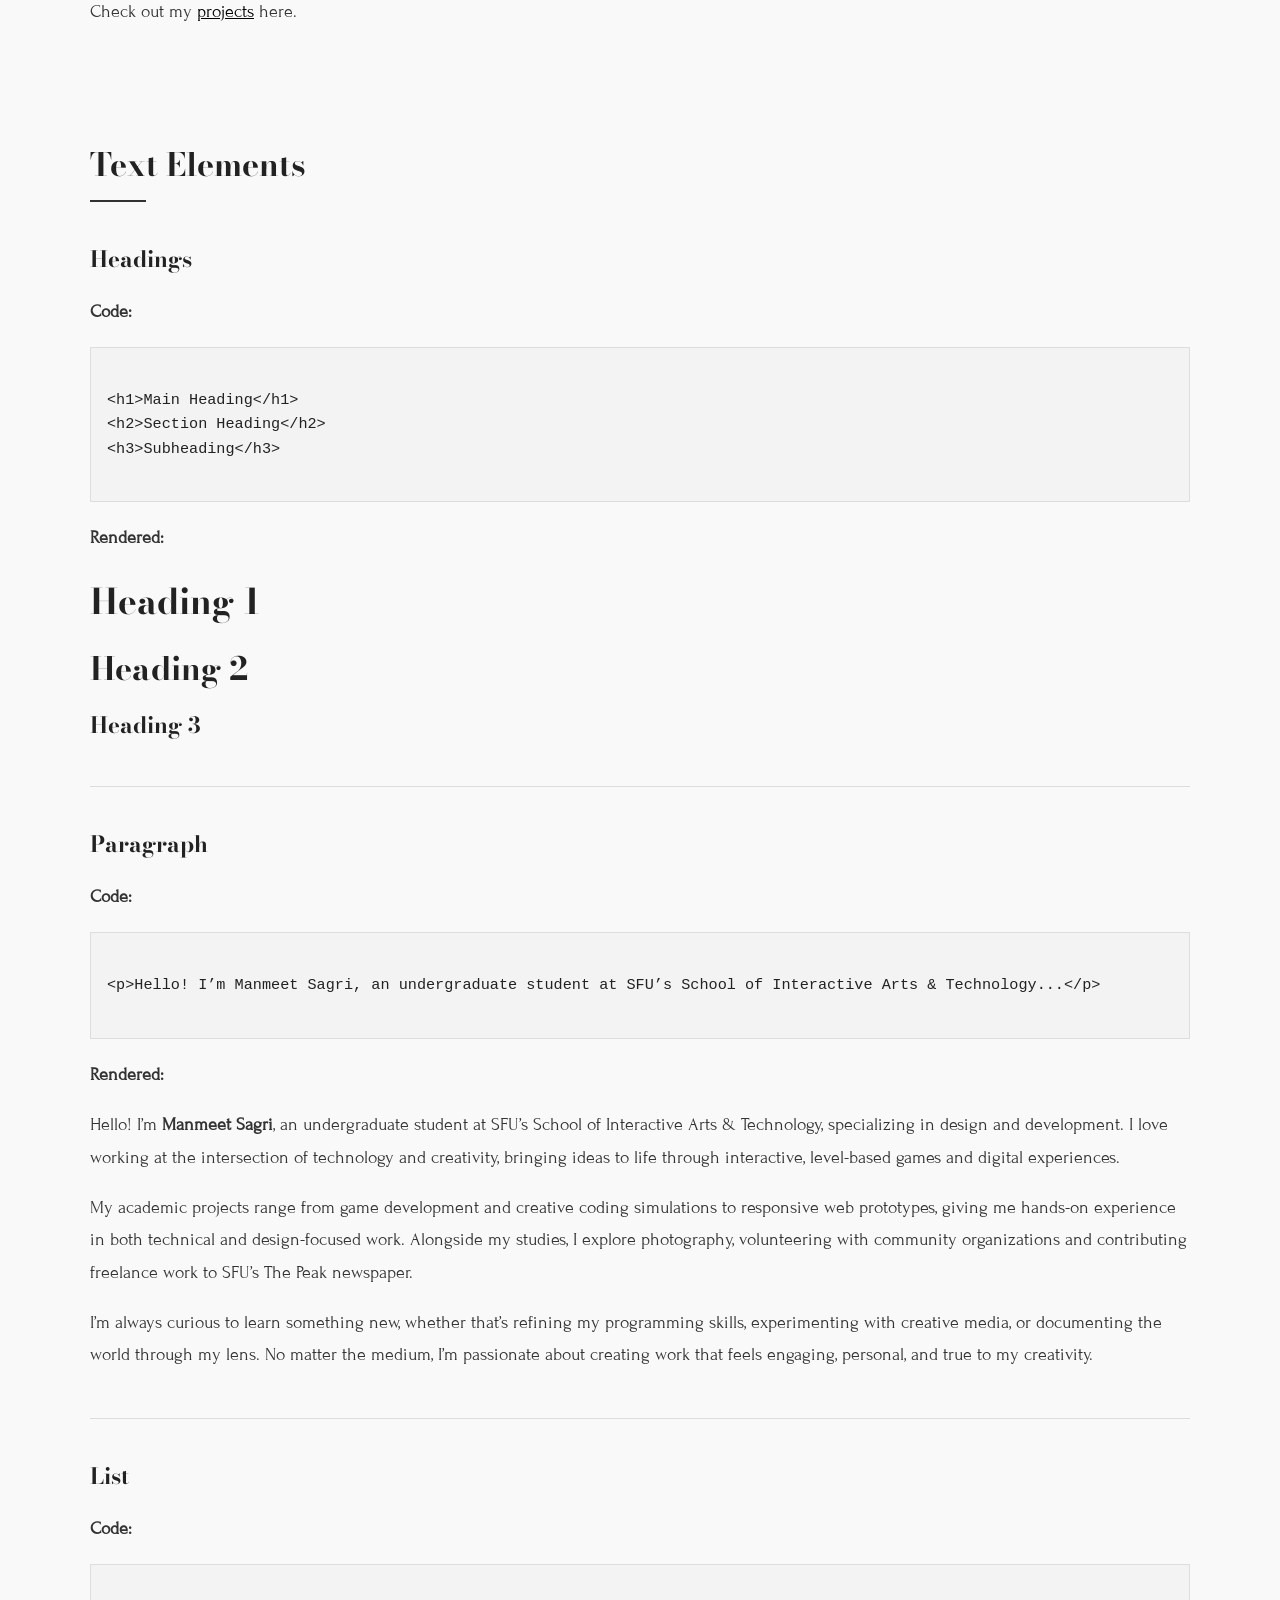
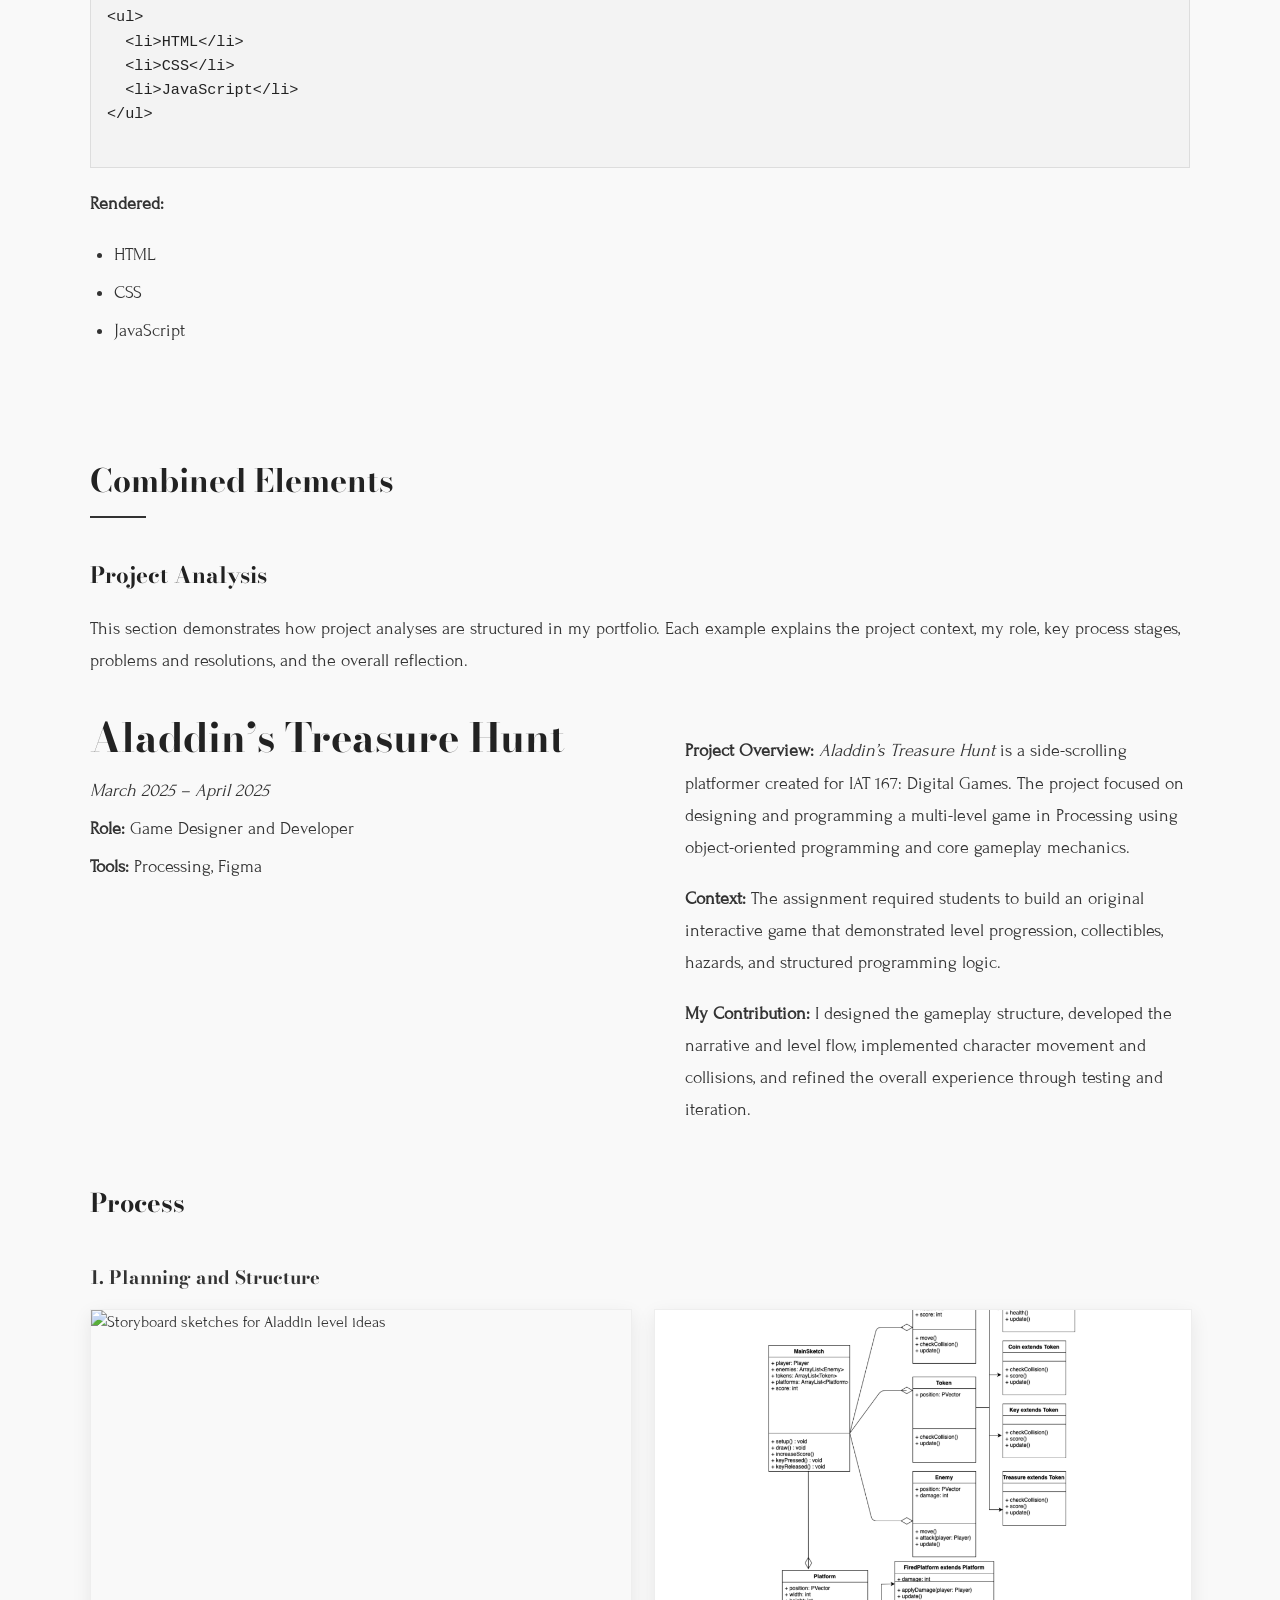
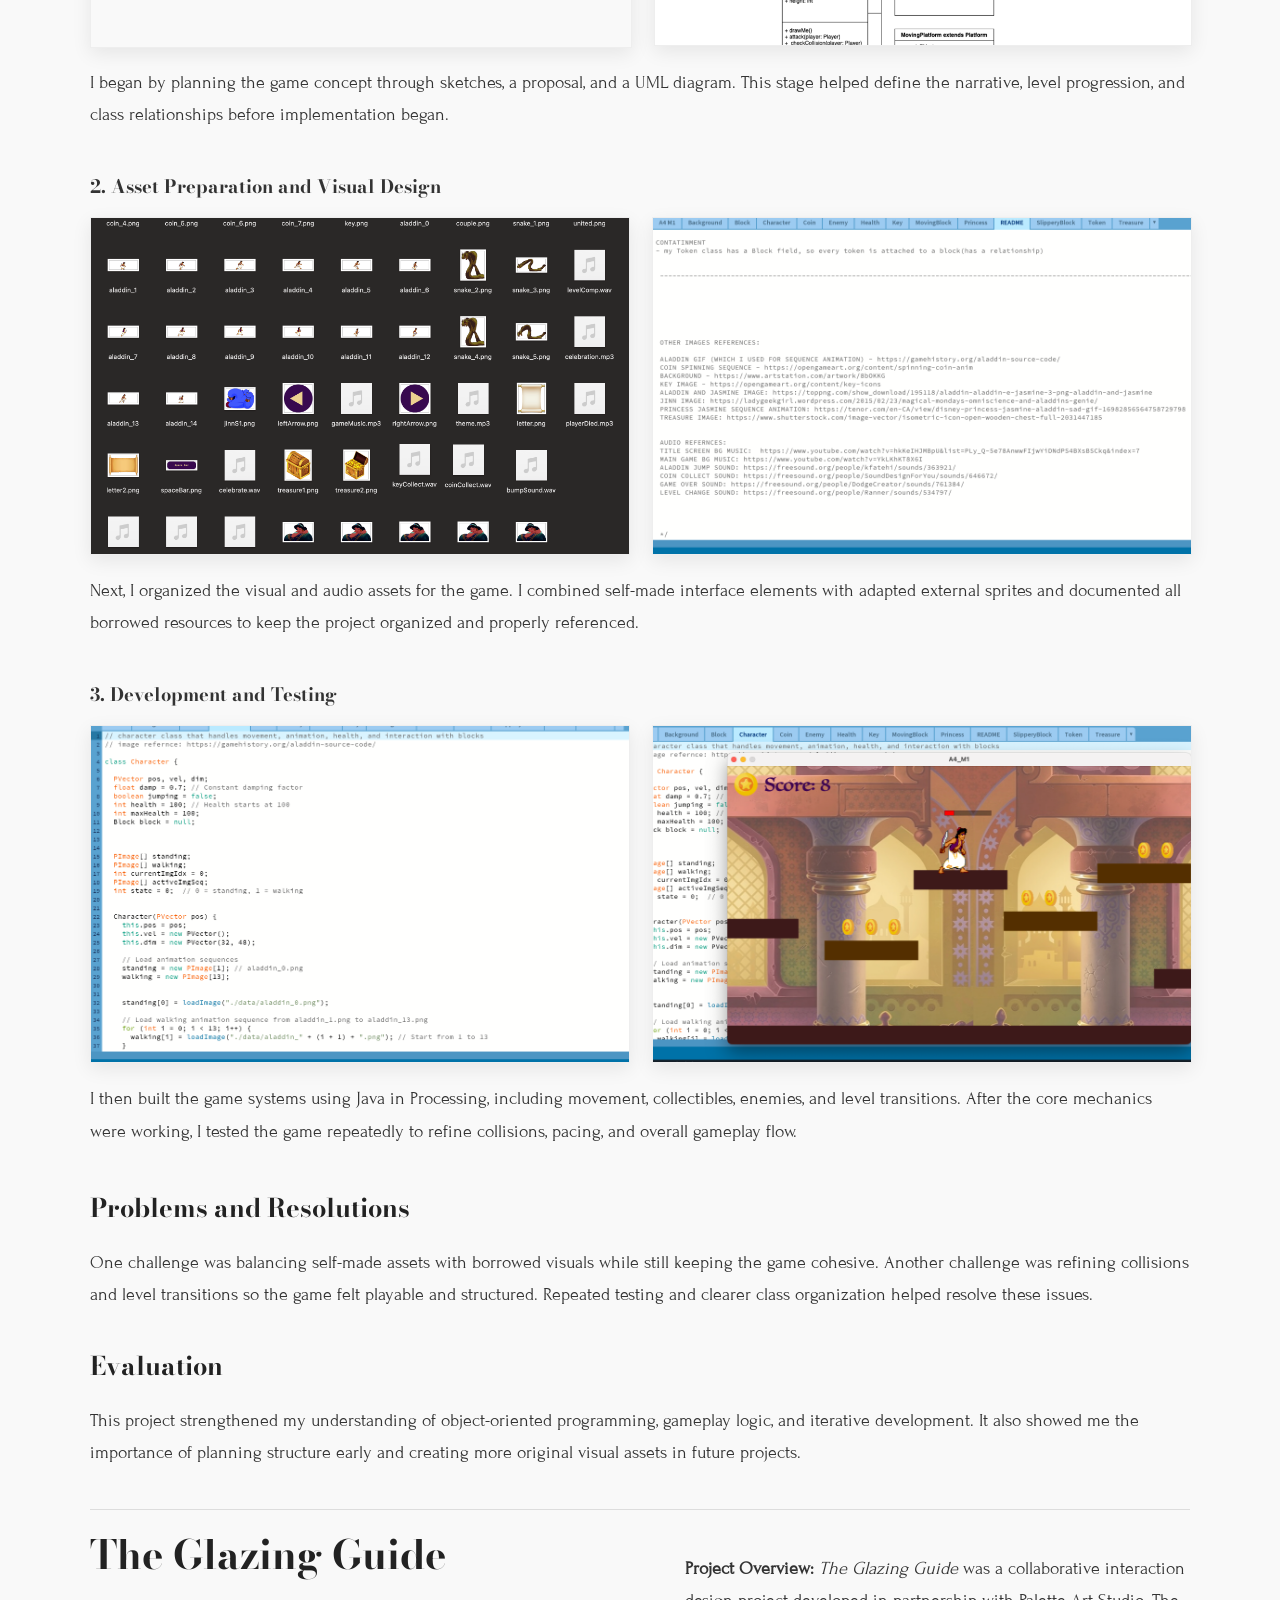
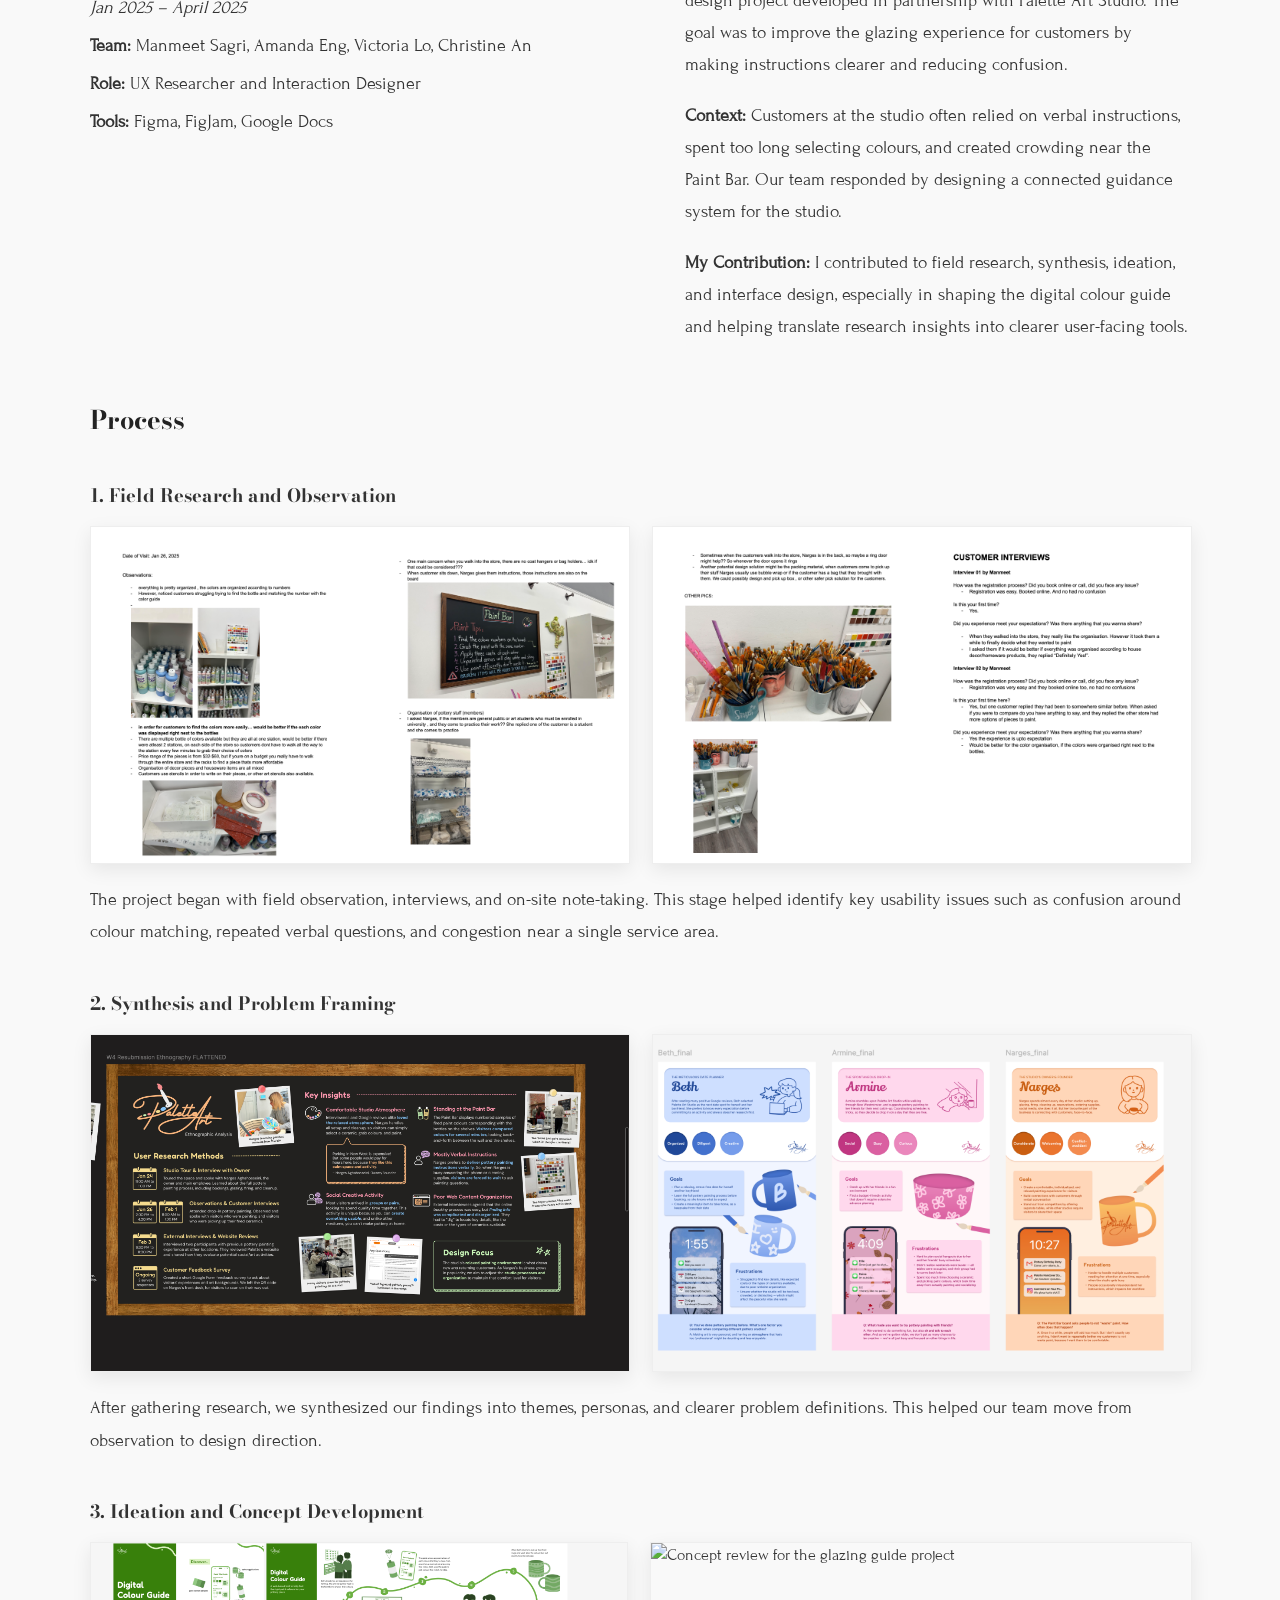
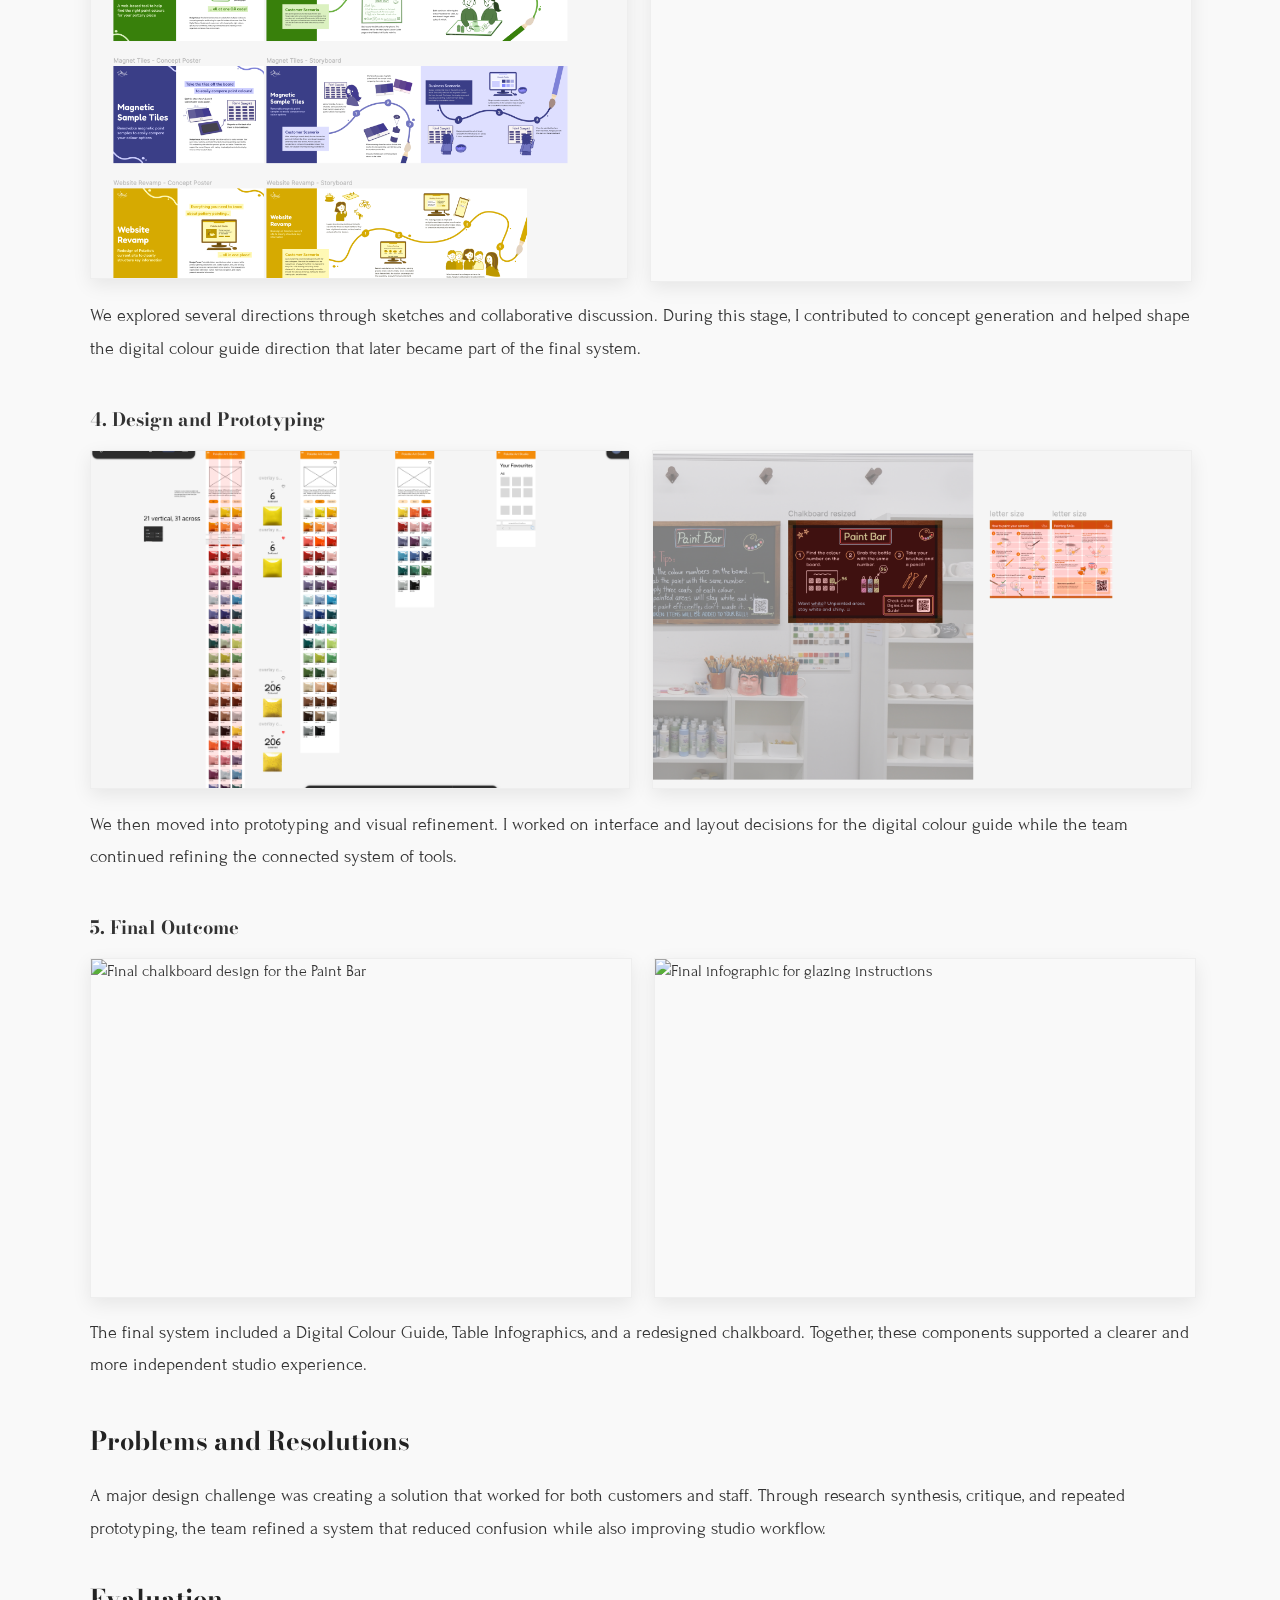
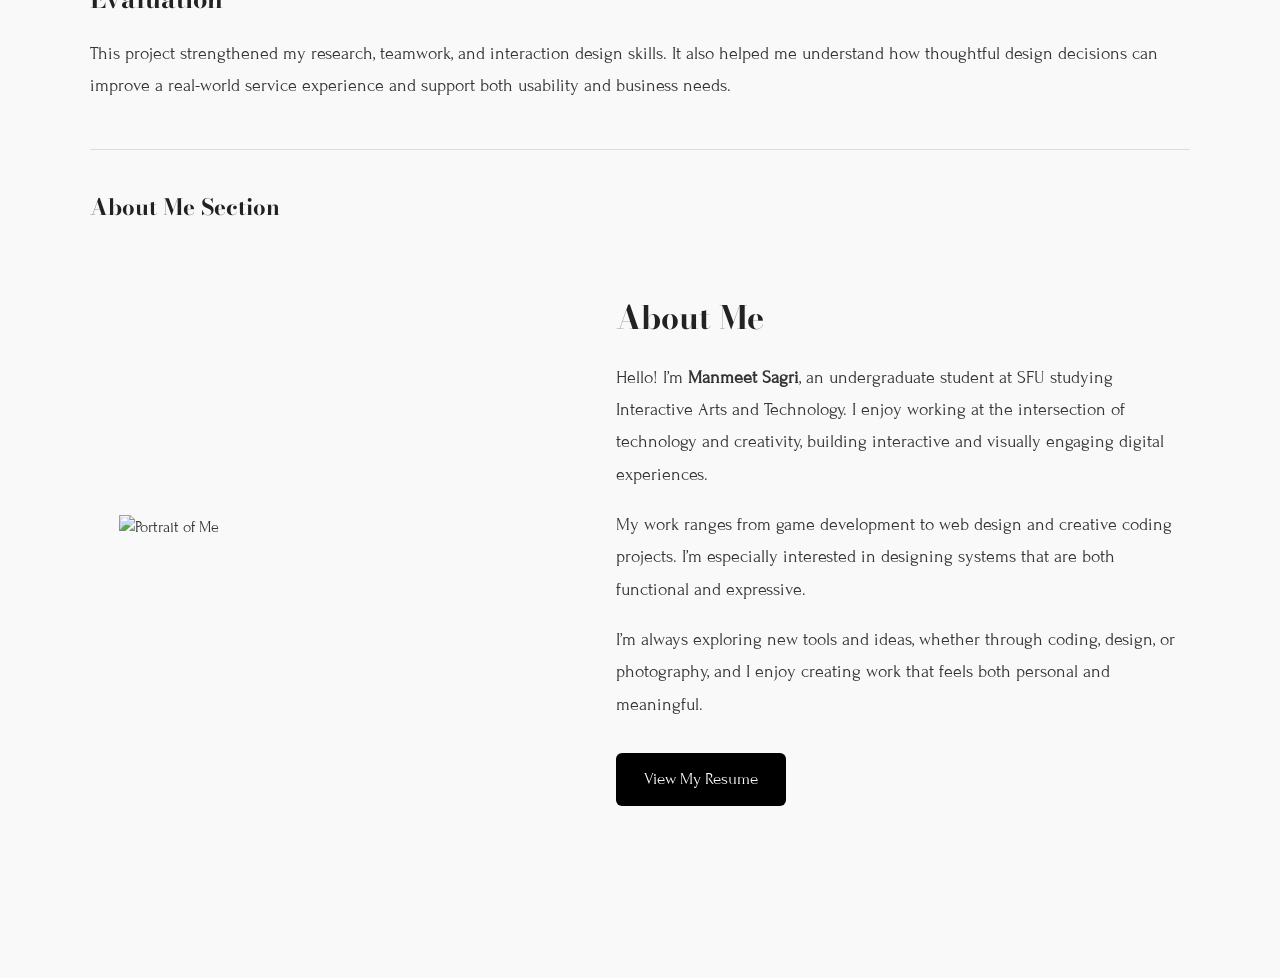
==== commit 24dbd917: "html validator errors fix" ====
--- a/index.html
+++ b/index.html
@@ -5,17 +5,14 @@
     <meta charset="utf-8">
     <title>Portfolio Style Guide - Manmeet Sagri</title>
 
-
     <!-- Main stylesheet -->
-    <link rel="stylesheet" href="css/layout.css" />
-    <link rel="stylesheet" href="css/styles.css" />
+    <link rel="stylesheet" href="css/layout.css">
+    <link rel="stylesheet" href="css/styles.css">
 
     <!-- Type & heading fonts -->
     <link href="https://fonts.googleapis.com/css2?family=Bodoni+Moda:wght@400;700&family=Forum&display=swap"
-        rel="stylesheet" />
-    <link href="https://fonts.googleapis.com/css2?family=Dancing+Script:wght@600&display=swap" rel="stylesheet" />
-
-
+        rel="stylesheet">
+    <link href="https://fonts.googleapis.com/css2?family=Dancing+Script:wght@600&display=swap" rel="stylesheet">
 </head>
 
 <body>
@@ -27,55 +24,58 @@
 
     <main>
 
-        <section class="element">
-            <h3>Main Header Navigation</h3>
-
-            <p><strong>Code:</strong></p>
-            <pre><code>
-          &lt;header class="site-header"&gt;
-            &lt;h1&gt;MANMEET SAGRI&lt;/h1&gt;
-            &lt;nav&gt;
-              &lt;a href="index.html"&gt;Home&lt;/a&gt;
-              &lt;a href="projects.html" aria-current="page"&gt;Projects&lt;/a&gt;
-              &lt;a href="about.html"&gt;About Me&lt;/a&gt;
-            &lt;/nav&gt;
-          &lt;/header&gt;
-            </code></pre>
-
-            <p><strong>Rendered:</strong></p>
-            <header class="site-header-demo">
-                <h1>MANMEET SAGRI</h1>
-                <nav>
-                    <a href="#home">Home</a>
-                    <a href="#projects" aria-current="page">Projects</a>
-                    <a href="#aboutMe">About Me</a>
-                </nav>
-            </header>
-        </section>
-
-
-        <section class="element">
-            <h3>Button</h3>
-
-            <p><strong>Code:</strong></p>
-            <pre><code>
+        <section id="interactive_elements">
+            <h2>Interactive Elements</h2>
+
+            <section class="element">
+                <h3>Main Header Navigation</h3>
+
+                <p><strong>Code:</strong></p>
+                <pre><code>
+&lt;header class="site-header"&gt;
+  &lt;h1&gt;MANMEET SAGRI&lt;/h1&gt;
+  &lt;nav&gt;
+    &lt;a href="index.html"&gt;Home&lt;/a&gt;
+    &lt;a href="projects.html" aria-current="page"&gt;Projects&lt;/a&gt;
+    &lt;a href="about.html"&gt;About Me&lt;/a&gt;
+  &lt;/nav&gt;
+&lt;/header&gt;
+                </code></pre>
+
+                <p><strong>Rendered:</strong></p>
+                <header class="site-header-demo">
+                    <h1>MANMEET SAGRI</h1>
+                    <nav>
+                        <a href="#home">Home</a>
+                        <a href="#projects" aria-current="page">Projects</a>
+                        <a href="#aboutMe">About Me</a>
+                    </nav>
+                </header>
+            </section>
+
+            <section class="element">
+                <h2>Button</h2>
+
+                <p><strong>Code:</strong></p>
+                <pre><code>
 &lt;a href="#projects" class="button"&gt;View Projects&lt;/a&gt;
-        </code></pre>
-
-            <p><strong>Rendered:</strong></p>
-            <a href="#projects" class="button">View Projects</a>
-        </section>
-
-        <section class="element">
-            <h3>In-text Link</h3>
-
-            <p><strong>Code:</strong></p>
-            <pre><code>
+                </code></pre>
+
+                <p><strong>Rendered:</strong></p>
+                <a href="#projects" class="button">View Projects</a>
+            </section>
+
+            <section class="element">
+                <h3>In-text Link</h3>
+
+                <p><strong>Code:</strong></p>
+                <pre><code>
 &lt;p&gt;Check out my &lt;a href="#projects"&gt;projects&lt;/a&gt; here.&lt;/p&gt;
-        </code></pre>
-
-            <p><strong>Rendered:</strong></p>
-            <p>Check out my <a href="#projects">projects</a> here.</p>
+                </code></pre>
+
+                <p><strong>Rendered:</strong></p>
+                <p>Check out my <a href="#projects">projects</a> here.</p>
+            </section>
         </section>
 
         <section id="text_elements">
@@ -89,7 +89,7 @@
 &lt;h1&gt;Main Heading&lt;/h1&gt;
 &lt;h2&gt;Section Heading&lt;/h2&gt;
 &lt;h3&gt;Subheading&lt;/h3&gt;
-        </code></pre>
+                </code></pre>
 
                 <p><strong>Rendered:</strong></p>
                 <div class="heading-examples">
@@ -104,13 +104,13 @@
 
                 <p><strong>Code:</strong></p>
                 <pre><code>
-&lt;p&gt;Hello! I’m Manmeet Sagri, an undergraduate student at SFU’s School of Interactive Arts & Technology,..&lt;/p&gt;
-        </code></pre>
+&lt;p&gt;Hello! I’m Manmeet Sagri, an undergraduate student at SFU’s School of Interactive Arts &amp; Technology...&lt;/p&gt;
+                </code></pre>
 
                 <p><strong>Rendered:</strong></p>
                 <p>
                     Hello! I’m <strong>Manmeet Sagri</strong>, an undergraduate student at SFU’s School of Interactive
-                    Arts & Technology,
+                    Arts &amp; Technology,
                     specializing in design and development. I love working at the intersection of technology and
                     creativity, bringing ideas to life through interactive, level-based games and digital experiences.
                 </p>
@@ -120,7 +120,6 @@
                     prototypes, giving me hands-on experience in both technical and design-focused work. Alongside my
                     studies, I explore photography, volunteering with community organizations and contributing freelance
                     work to SFU’s The Peak newspaper.
-
                 </p>
 
                 <p>
@@ -140,7 +139,7 @@
   &lt;li&gt;CSS&lt;/li&gt;
   &lt;li&gt;JavaScript&lt;/li&gt;
 &lt;/ul&gt;
-        </code></pre>
+                </code></pre>
 
                 <p><strong>Rendered:</strong></p>
                 <ul>
@@ -150,224 +149,263 @@
                 </ul>
             </section>
         </section>
+
         <section id="combined_elements">
             <h2>Combined Elements</h2>
 
             <section class="element">
                 <h3>Project Analysis</h3>
-              
+
                 <p>
-                  This section demonstrates how project analyses are structured in my portfolio. Each example explains the project context, my role, key process stages, problems and resolutions, and the overall reflection.
+                    This section demonstrates how project analyses are structured in my portfolio. Each example explains
+                    the project context, my role, key process stages, problems and resolutions, and the overall reflection.
                 </p>
-              
+
                 <!-- Project Analysis Example 1 -->
                 <article class="project-analysis">
-                  <div class="analysis-hero">
-                    <div class="analysis-left">
-                      <h4 class="analysis-title">Aladdin’s Treasure Hunt</h4>
-                      <p class="analysis-meta"><em>March 2025 – April 2025</em></p>
-                      <p class="analysis-meta"><strong>Role:</strong> Game Designer and Developer</p>
-                      <p class="analysis-meta"><strong>Tools:</strong> Processing, Figma</p>
-                    </div>
-              
-                    <div class="analysis-right">
-                      <p>
-                        <strong>Project Overview:</strong> <em>Aladdin’s Treasure Hunt</em> is a side-scrolling platformer created for IAT 167: Digital Games. The project focused on designing and programming a multi-level game in Processing using object-oriented programming and core gameplay mechanics.
-                      </p>
-              
-                      <p>
-                        <strong>Context:</strong> The assignment required students to build an original interactive game that demonstrated level progression, collectibles, hazards, and structured programming logic.
-                      </p>
-              
-                      <p>
-                        <strong>My Contribution:</strong> I designed the gameplay structure, developed the narrative and level flow, implemented character movement and collisions, and refined the overall experience through testing and iteration.
-                      </p>
-                    </div>
-                  </div>
-              
-                  <div class="analysis-process">
-                    <h4>Process</h4>
-              
-                    <section class="analysis-step">
-                      <h5>1. Planning and Structure</h5>
-                      <div class="analysis-grid">
-                        <img src="images/storyboard.png" alt="Storyboard sketches for Aladdin level ideas">
-                        <img src="images/UML.png" alt="UML diagram showing the game structure">
-                      </div>
-                      <p>
-                        I began by planning the game concept through sketches, a proposal, and a UML diagram. This stage helped define the narrative, level progression, and class relationships before implementation began.
-                      </p>
-                    </section>
-              
-                    <section class="analysis-step">
-                      <h5>2. Asset Preparation and Visual Design</h5>
-                      <div class="analysis-grid">
-                        <img src="images/assets.png" alt="Game assets and animations organized for the Aladdin project">
-                        <img src="images/readMe.png" alt="README credits and references for images and audio">
-                      </div>
-                      <p>
-                        Next, I organized the visual and audio assets for the game. I combined self-made interface elements with adapted external sprites and documented all borrowed resources to keep the project organized and properly referenced.
-                      </p>
-                    </section>
-              
-                    <section class="analysis-step">
-                      <h5>3. Development and Testing</h5>
-                      <div class="analysis-grid">
-                        <img src="images/code.png" alt="Code structure for the Aladdin game">
-                        <img src="images/gameplay.png" alt="Gameplay screenshot of Aladdin moving across platforms">
-                      </div>
-                      <p>
-                        I then built the game systems using Java in Processing, including movement, collectibles, enemies, and level transitions. After the core mechanics were working, I tested the game repeatedly to refine collisions, pacing, and overall gameplay flow.
-                      </p>
-                    </section>
-                  </div>
-              
-                  <div class="analysis-reflection">
-                    <h4>Problems and Resolutions</h4>
-                    <p>
-                      One challenge was balancing self-made assets with borrowed visuals while still keeping the game cohesive. Another challenge was refining collisions and level transitions so the game felt playable and structured. Repeated testing and clearer class organization helped resolve these issues.
-                    </p>
-              
-                    <h4>Evaluation</h4>
-                    <p>
-                      This project strengthened my understanding of object-oriented programming, gameplay logic, and iterative development. It also showed me the importance of planning structure early and creating more original visual assets in future projects.
-                    </p>
-                  </div>
+                    <div class="analysis-hero">
+                        <div class="analysis-left">
+                            <h4 class="analysis-title">Aladdin’s Treasure Hunt</h4>
+                            <p class="analysis-meta"><em>March 2025 – April 2025</em></p>
+                            <p class="analysis-meta"><strong>Role:</strong> Game Designer and Developer</p>
+                            <p class="analysis-meta"><strong>Tools:</strong> Processing, Figma</p>
+                        </div>
+
+                        <div class="analysis-right">
+                            <p>
+                                <strong>Project Overview:</strong> <em>Aladdin’s Treasure Hunt</em> is a side-scrolling
+                                platformer created for IAT 167: Digital Games. The project focused on designing and
+                                programming a multi-level game in Processing using object-oriented programming and core
+                                gameplay mechanics.
+                            </p>
+
+                            <p>
+                                <strong>Context:</strong> The assignment required students to build an original
+                                interactive game that demonstrated level progression, collectibles, hazards, and
+                                structured programming logic.
+                            </p>
+
+                            <p>
+                                <strong>My Contribution:</strong> I designed the gameplay structure, developed the
+                                narrative and level flow, implemented character movement and collisions, and refined the
+                                overall experience through testing and iteration.
+                            </p>
+                        </div>
+                    </div>
+
+                    <div class="analysis-process">
+                        <h4>Process</h4>
+
+                        <section class="analysis-step">
+                            <h5>1. Planning and Structure</h5>
+                            <div class="analysis-grid">
+                                <img src="images/storyboard.png" alt="Storyboard sketches for Aladdin level ideas">
+                                <img src="images/UML.png" alt="UML diagram showing the game structure">
+                            </div>
+                            <p>
+                                I began by planning the game concept through sketches, a proposal, and a UML diagram.
+                                This stage helped define the narrative, level progression, and class relationships
+                                before implementation began.
+                            </p>
+                        </section>
+
+                        <section class="analysis-step">
+                            <h5>2. Asset Preparation and Visual Design</h5>
+                            <div class="analysis-grid">
+                                <img src="images/assets.png" alt="Game assets and animations organized for the Aladdin project">
+                                <img src="images/readMe.png" alt="README credits and references for images and audio">
+                            </div>
+                            <p>
+                                Next, I organized the visual and audio assets for the game. I combined self-made
+                                interface elements with adapted external sprites and documented all borrowed resources
+                                to keep the project organized and properly referenced.
+                            </p>
+                        </section>
+
+                        <section class="analysis-step">
+                            <h5>3. Development and Testing</h5>
+                            <div class="analysis-grid">
+                                <img src="images/code.png" alt="Code structure for the Aladdin game">
+                                <img src="images/gameplay.png" alt="Gameplay screenshot of Aladdin moving across platforms">
+                            </div>
+                            <p>
+                                I then built the game systems using Java in Processing, including movement,
+                                collectibles, enemies, and level transitions. After the core mechanics were working, I
+                                tested the game repeatedly to refine collisions, pacing, and overall gameplay flow.
+                            </p>
+                        </section>
+                    </div>
+
+                    <div class="analysis-reflection">
+                        <h4>Problems and Resolutions</h4>
+                        <p>
+                            One challenge was balancing self-made assets with borrowed visuals while still keeping the
+                            game cohesive. Another challenge was refining collisions and level transitions so the game
+                            felt playable and structured. Repeated testing and clearer class organization helped resolve
+                            these issues.
+                        </p>
+
+                        <h4>Evaluation</h4>
+                        <p>
+                            This project strengthened my understanding of object-oriented programming, gameplay logic,
+                            and iterative development. It also showed me the importance of planning structure early and
+                            creating more original visual assets in future projects.
+                        </p>
+                    </div>
                 </article>
-              
+
                 <!-- Project Analysis Example 2 -->
                 <article class="project-analysis">
-                  <div class="analysis-hero">
-                    <div class="analysis-left">
-                      <h4 class="analysis-title">The Glazing Guide</h4>
-                      <p class="analysis-meta"><em>Jan 2025 – April 2025</em></p>
-                      <p class="analysis-meta"><strong>Team:</strong> Manmeet Sagri, Amanda Eng, Victoria Lo, Christine An</p>
-                      <p class="analysis-meta"><strong>Role:</strong> UX Researcher and Interaction Designer</p>
-                      <p class="analysis-meta"><strong>Tools:</strong> Figma, FigJam, Google Docs</p>
-                    </div>
-              
-                    <div class="analysis-right">
-                      <p>
-                        <strong>Project Overview:</strong> <em>The Glazing Guide</em> was a collaborative interaction design project developed in partnership with Palette Art Studio. The goal was to improve the glazing experience for customers by making instructions clearer and reducing confusion.
-                      </p>
-              
-                      <p>
-                        <strong>Context:</strong> Customers at the studio often relied on verbal instructions, spent too long selecting colours, and created crowding near the Paint Bar. Our team responded by designing a connected guidance system for the studio.
-                      </p>
-              
-                      <p>
-                        <strong>My Contribution:</strong> I contributed to field research, synthesis, ideation, and interface design, especially in shaping the digital colour guide and helping translate research insights into clearer user-facing tools.
-                      </p>
-                    </div>
-                  </div>
-              
-                  <div class="analysis-process">
-                    <h4>Process</h4>
-              
-                    <section class="analysis-step">
-                      <h5>1. Field Research and Observation</h5>
-                      <div class="analysis-grid">
-                        <img src="images/visit-notes-1.png" alt="Field notes from Palette Art Studio visit">
-                        <img src="images/visit-notes-2.png" alt="Observation notes and sketches from the studio visit">
-                      </div>
-                      <p>
-                        The project began with field observation, interviews, and on-site note-taking. This stage helped identify key usability issues such as confusion around colour matching, repeated verbal questions, and congestion near a single service area.
-                      </p>
-                    </section>
-              
-                    <section class="analysis-step">
-                      <h5>2. Synthesis and Problem Framing</h5>
-                      <div class="analysis-grid">
-                        <img src="images/ethnography2.png" alt="Research synthesis notes and themes">
-                        <img src="images/persona.png" alt="Persona created from user research for the glazing guide project">
-                      </div>
-                      <p>
-                        After gathering research, we synthesized our findings into themes, personas, and clearer problem definitions. This helped our team move from observation to design direction.
-                      </p>
-                    </section>
-              
-                    <section class="analysis-step">
-                      <h5>3. Ideation and Concept Development</h5>
-                      <div class="analysis-grid">
-                        <img src="images/conecpts.png" alt="Early concept sketches for the glazing guide">
-                        <img src="images/conceptReview.png" alt="Concept review for the glazing guide project">
-                      </div>
-                      <p>
-                        We explored several directions through sketches and collaborative discussion. During this stage, I contributed to concept generation and helped shape the digital colour guide direction that later became part of the final system.
-                      </p>
-                    </section>
-              
-                    <section class="analysis-step">
-                      <h5>4. Design and Prototyping</h5>
-                      <div class="analysis-grid">
-                        <img src="images/prototype.png" alt="Prototype screens for the digital colour guide">
-                        <img src="images/inProgressChalk.png" alt="In-progress chalkboard redesign">
-                      </div>
-                      <p>
-                        We then moved into prototyping and visual refinement. I worked on interface and layout decisions for the digital colour guide while the team continued refining the connected system of tools.
-                      </p>
-                    </section>
-              
-                    <section class="analysis-step">
-                      <h5>5. Final Outcome</h5>
-                      <div class="analysis-grid">
-                        <img src="images/finalScanBoard.png" alt="Final chalkboard design for the Paint Bar">
-                        <img src="images/infographic.png" alt="Final infographic for glazing instructions">
-                      </div>
-                      <p>
-                        The final system included a Digital Colour Guide, Table Infographics, and a redesigned chalkboard. Together, these components supported a clearer and more independent studio experience.
-                      </p>
-                    </section>
-                  </div>
-              
-                  <div class="analysis-reflection">
-                    <h4>Problems and Resolutions</h4>
-                    <p>
-                      A major design challenge was creating a solution that worked for both customers and staff. Through research synthesis, critique, and repeated prototyping, the team refined a system that reduced confusion while also improving studio workflow.
-                    </p>
-              
-                    <h4>Evaluation</h4>
-                    <p>
-                      This project strengthened my research, teamwork, and interaction design skills. It also helped me understand how thoughtful design decisions can improve a real-world service experience and support both usability and business needs.
-                    </p>
-                  </div>
+                    <div class="analysis-hero">
+                        <div class="analysis-left">
+                            <h4 class="analysis-title">The Glazing Guide</h4>
+                            <p class="analysis-meta"><em>Jan 2025 – April 2025</em></p>
+                            <p class="analysis-meta"><strong>Team:</strong> Manmeet Sagri, Amanda Eng, Victoria Lo, Christine An</p>
+                            <p class="analysis-meta"><strong>Role:</strong> UX Researcher and Interaction Designer</p>
+                            <p class="analysis-meta"><strong>Tools:</strong> Figma, FigJam, Google Docs</p>
+                        </div>
+
+                        <div class="analysis-right">
+                            <p>
+                                <strong>Project Overview:</strong> <em>The Glazing Guide</em> was a collaborative
+                                interaction design project developed in partnership with Palette Art Studio. The goal
+                                was to improve the glazing experience for customers by making instructions clearer and
+                                reducing confusion.
+                            </p>
+
+                            <p>
+                                <strong>Context:</strong> Customers at the studio often relied on verbal instructions,
+                                spent too long selecting colours, and created crowding near the Paint Bar. Our team
+                                responded by designing a connected guidance system for the studio.
+                            </p>
+
+                            <p>
+                                <strong>My Contribution:</strong> I contributed to field research, synthesis,
+                                ideation, and interface design, especially in shaping the digital colour guide and
+                                helping translate research insights into clearer user-facing tools.
+                            </p>
+                        </div>
+                    </div>
+
+                    <div class="analysis-process">
+                        <h4>Process</h4>
+
+                        <section class="analysis-step">
+                            <h5>1. Field Research and Observation</h5>
+                            <div class="analysis-grid">
+                                <img src="images/visit-notes-1.png" alt="Field notes from Palette Art Studio visit">
+                                <img src="images/visit-notes-2.png" alt="Observation notes and sketches from the studio visit">
+                            </div>
+                            <p>
+                                The project began with field observation, interviews, and on-site note-taking. This
+                                stage helped identify key usability issues such as confusion around colour matching,
+                                repeated verbal questions, and congestion near a single service area.
+                            </p>
+                        </section>
+
+                        <section class="analysis-step">
+                            <h5>2. Synthesis and Problem Framing</h5>
+                            <div class="analysis-grid">
+                                <img src="images/ethnography2.png" alt="Research synthesis notes and themes">
+                                <img src="images/persona.png" alt="Persona created from user research for the glazing guide project">
+                            </div>
+                            <p>
+                                After gathering research, we synthesized our findings into themes, personas, and
+                                clearer problem definitions. This helped our team move from observation to design
+                                direction.
+                            </p>
+                        </section>
+
+                        <section class="analysis-step">
+                            <h5>3. Ideation and Concept Development</h5>
+                            <div class="analysis-grid">
+                                <img src="images/conecpts.png" alt="Early concept sketches for the glazing guide">
+                                <img src="images/conceptReview.png" alt="Concept review for the glazing guide project">
+                            </div>
+                            <p>
+                                We explored several directions through sketches and collaborative discussion. During
+                                this stage, I contributed to concept generation and helped shape the digital colour
+                                guide direction that later became part of the final system.
+                            </p>
+                        </section>
+
+                        <section class="analysis-step">
+                            <h5>4. Design and Prototyping</h5>
+                            <div class="analysis-grid">
+                                <img src="images/prototype.png" alt="Prototype screens for the digital colour guide">
+                                <img src="images/inProgressChalk.png" alt="In-progress chalkboard redesign">
+                            </div>
+                            <p>
+                                We then moved into prototyping and visual refinement. I worked on interface and layout
+                                decisions for the digital colour guide while the team continued refining the connected
+                                system of tools.
+                            </p>
+                        </section>
+
+                        <section class="analysis-step">
+                            <h5>5. Final Outcome</h5>
+                            <div class="analysis-grid">
+                                <img src="images/finalScanBoard.png" alt="Final chalkboard design for the Paint Bar">
+                                <img src="images/infographic.png" alt="Final infographic for glazing instructions">
+                            </div>
+                            <p>
+                                The final system included a Digital Colour Guide, Table Infographics, and a redesigned
+                                chalkboard. Together, these components supported a clearer and more independent studio
+                                experience.
+                            </p>
+                        </section>
+                    </div>
+
+                    <div class="analysis-reflection">
+                        <h4>Problems and Resolutions</h4>
+                        <p>
+                            A major design challenge was creating a solution that worked for both customers and staff.
+                            Through research synthesis, critique, and repeated prototyping, the team refined a system
+                            that reduced confusion while also improving studio workflow.
+                        </p>
+
+                        <h4>Evaluation</h4>
+                        <p>
+                            This project strengthened my research, teamwork, and interaction design skills. It also
+                            helped me understand how thoughtful design decisions can improve a real-world service
+                            experience and support both usability and business needs.
+                        </p>
+                    </div>
                 </article>
-              </section>
-
-              <section class="element">
+            </section>
+
+            <section class="element">
                 <h3>About Me Section</h3>
-              
-              
+
                 <section class="about-demo">
-              
-                  <div class="about-image">
-                    <img src="images/myPic2.jpeg" alt="Portrait of Me">
-                  </div>
-              
-                  <div class="about-content">
-                    <h4>About Me</h4>
-              
-                    <p>
-                      Hello! I’m <strong>Manmeet Sagri</strong>, an undergraduate student at SFU studying Interactive Arts and Technology.
-                      I enjoy working at the intersection of technology and creativity, building interactive and visually engaging digital experiences.
-                    </p>
-              
-                    <p>
-                      My work ranges from game development to web design and creative coding projects. I’m especially interested in designing
-                      systems that are both functional and expressive.
-                    </p>
-              
-                    <p>
-                      I’m always exploring new tools and ideas, whether through coding, design, or photography, and I enjoy creating work
-                      that feels both personal and meaningful.
-                    </p>
-              
-                    <a href="#" class="button">View My Resume</a>
-                  </div>
-              
+                    <div class="about-image">
+                        <img src="images/myPic2.jpeg" alt="Portrait of Me">
+                    </div>
+
+                    <div class="about-content">
+                        <h4>About Me</h4>
+
+                        <p>
+                            Hello! I’m <strong>Manmeet Sagri</strong>, an undergraduate student at SFU studying
+                            Interactive Arts and Technology. I enjoy working at the intersection of technology and
+                            creativity, building interactive and visually engaging digital experiences.
+                        </p>
+
+                        <p>
+                            My work ranges from game development to web design and creative coding projects. I’m
+                            especially interested in designing systems that are both functional and expressive.
+                        </p>
+
+                        <p>
+                            I’m always exploring new tools and ideas, whether through coding, design, or photography,
+                            and I enjoy creating work that feels both personal and meaningful.
+                        </p>
+
+                        <a href="#" class="button">View My Resume</a>
+                    </div>
                 </section>
-            
-          </section>
+            </section>
+        </section>
 
     </main>
 
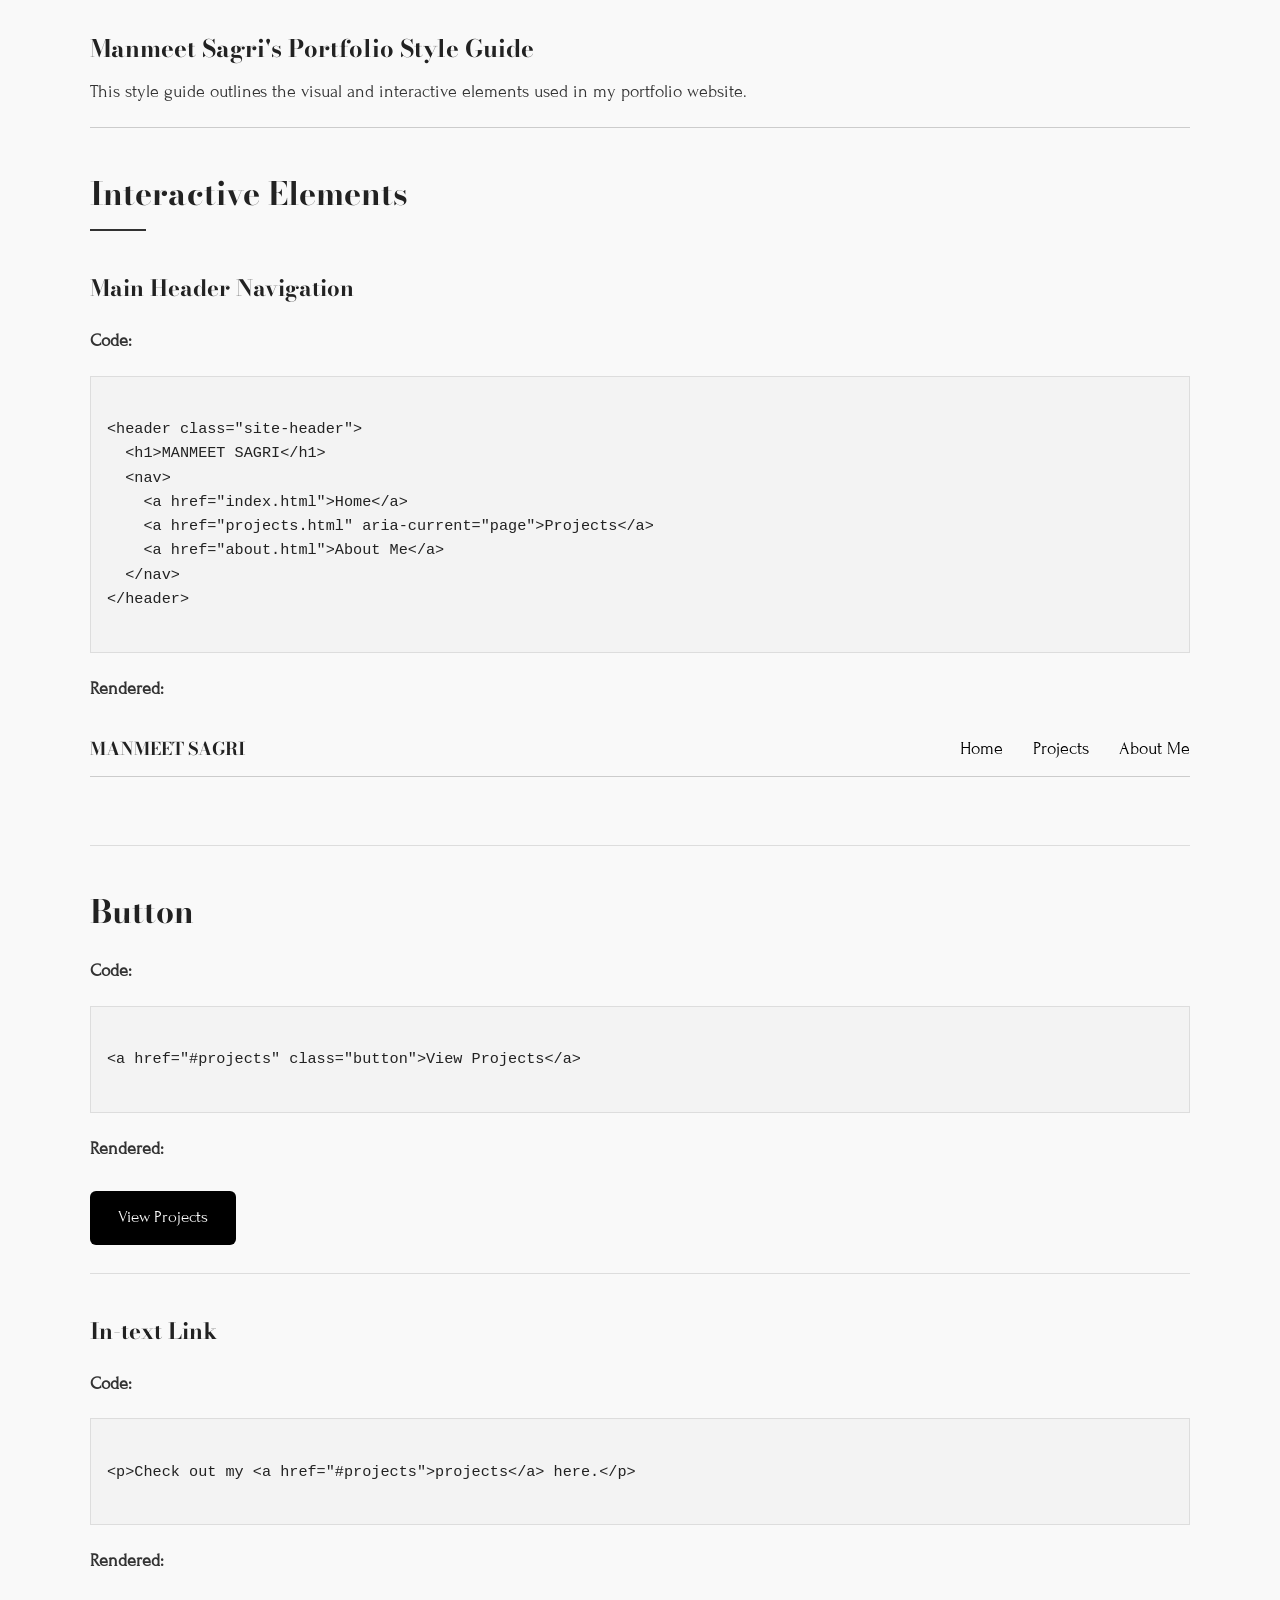
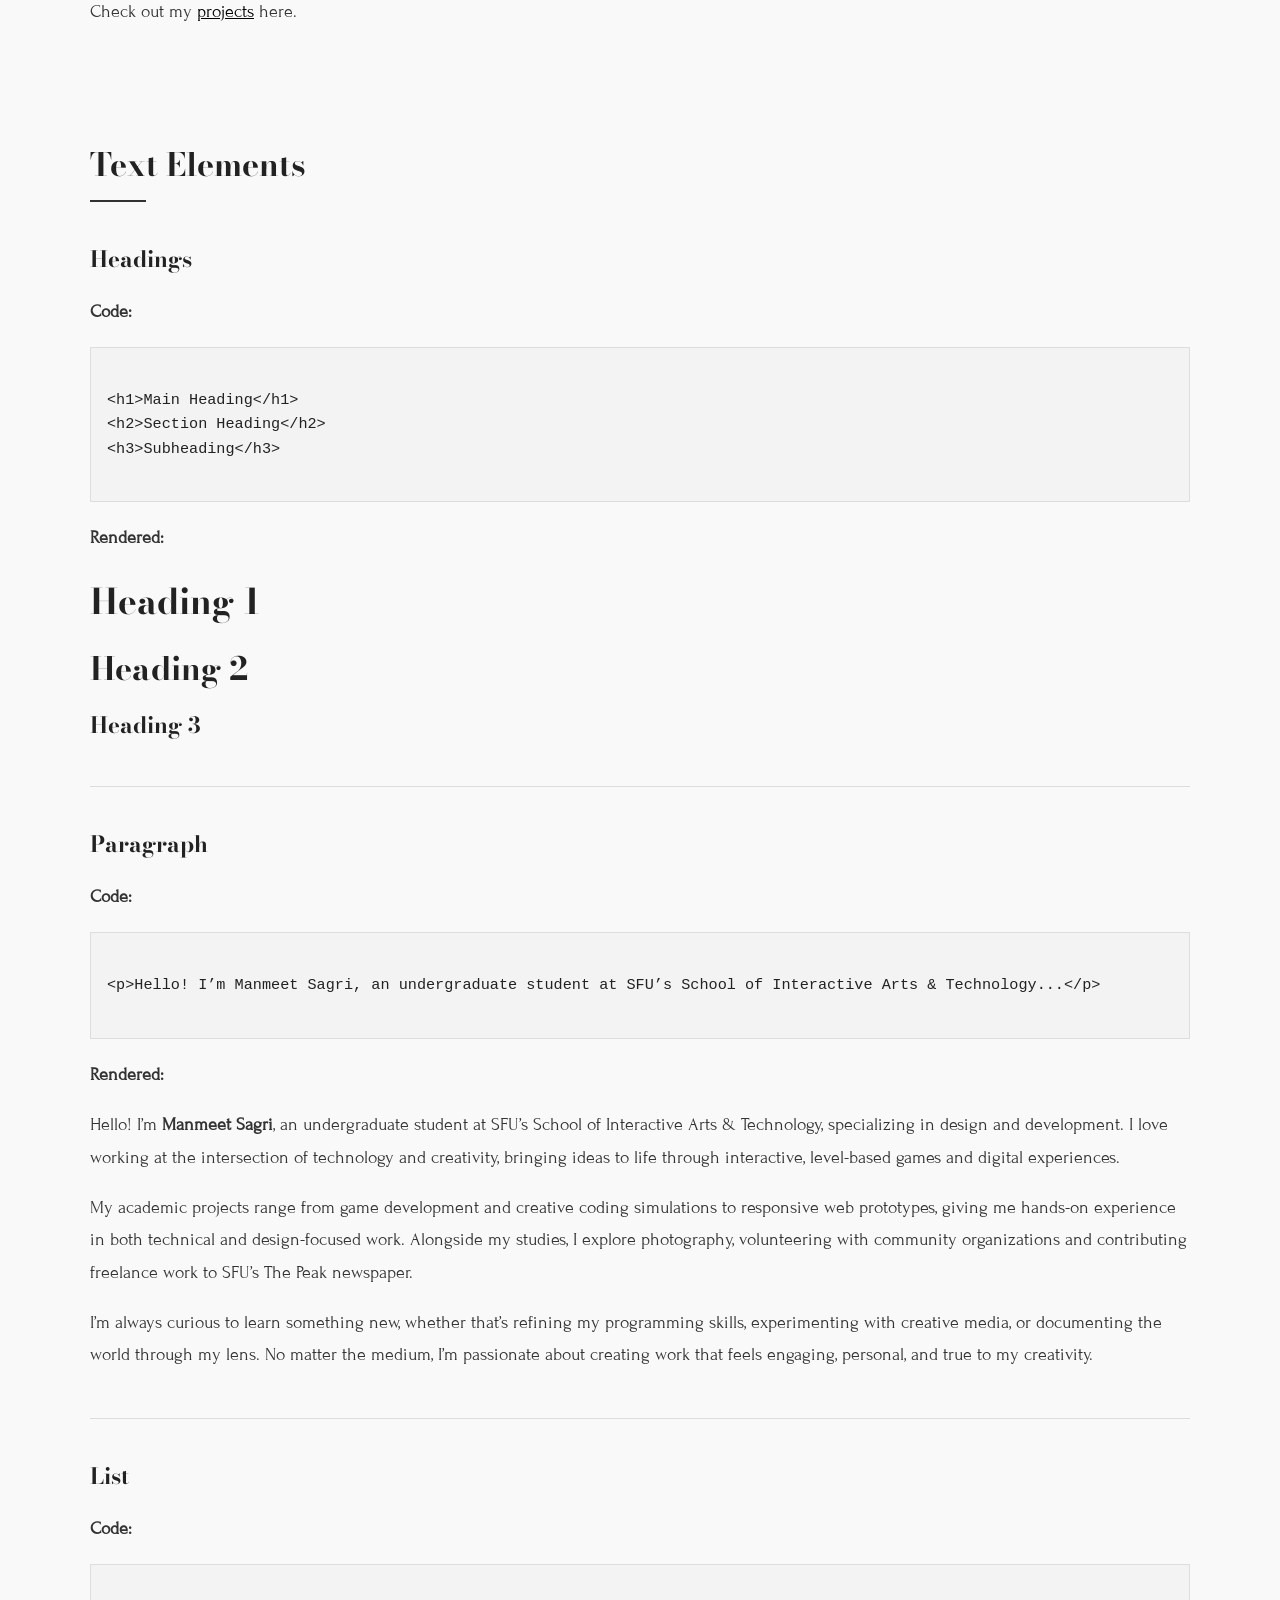
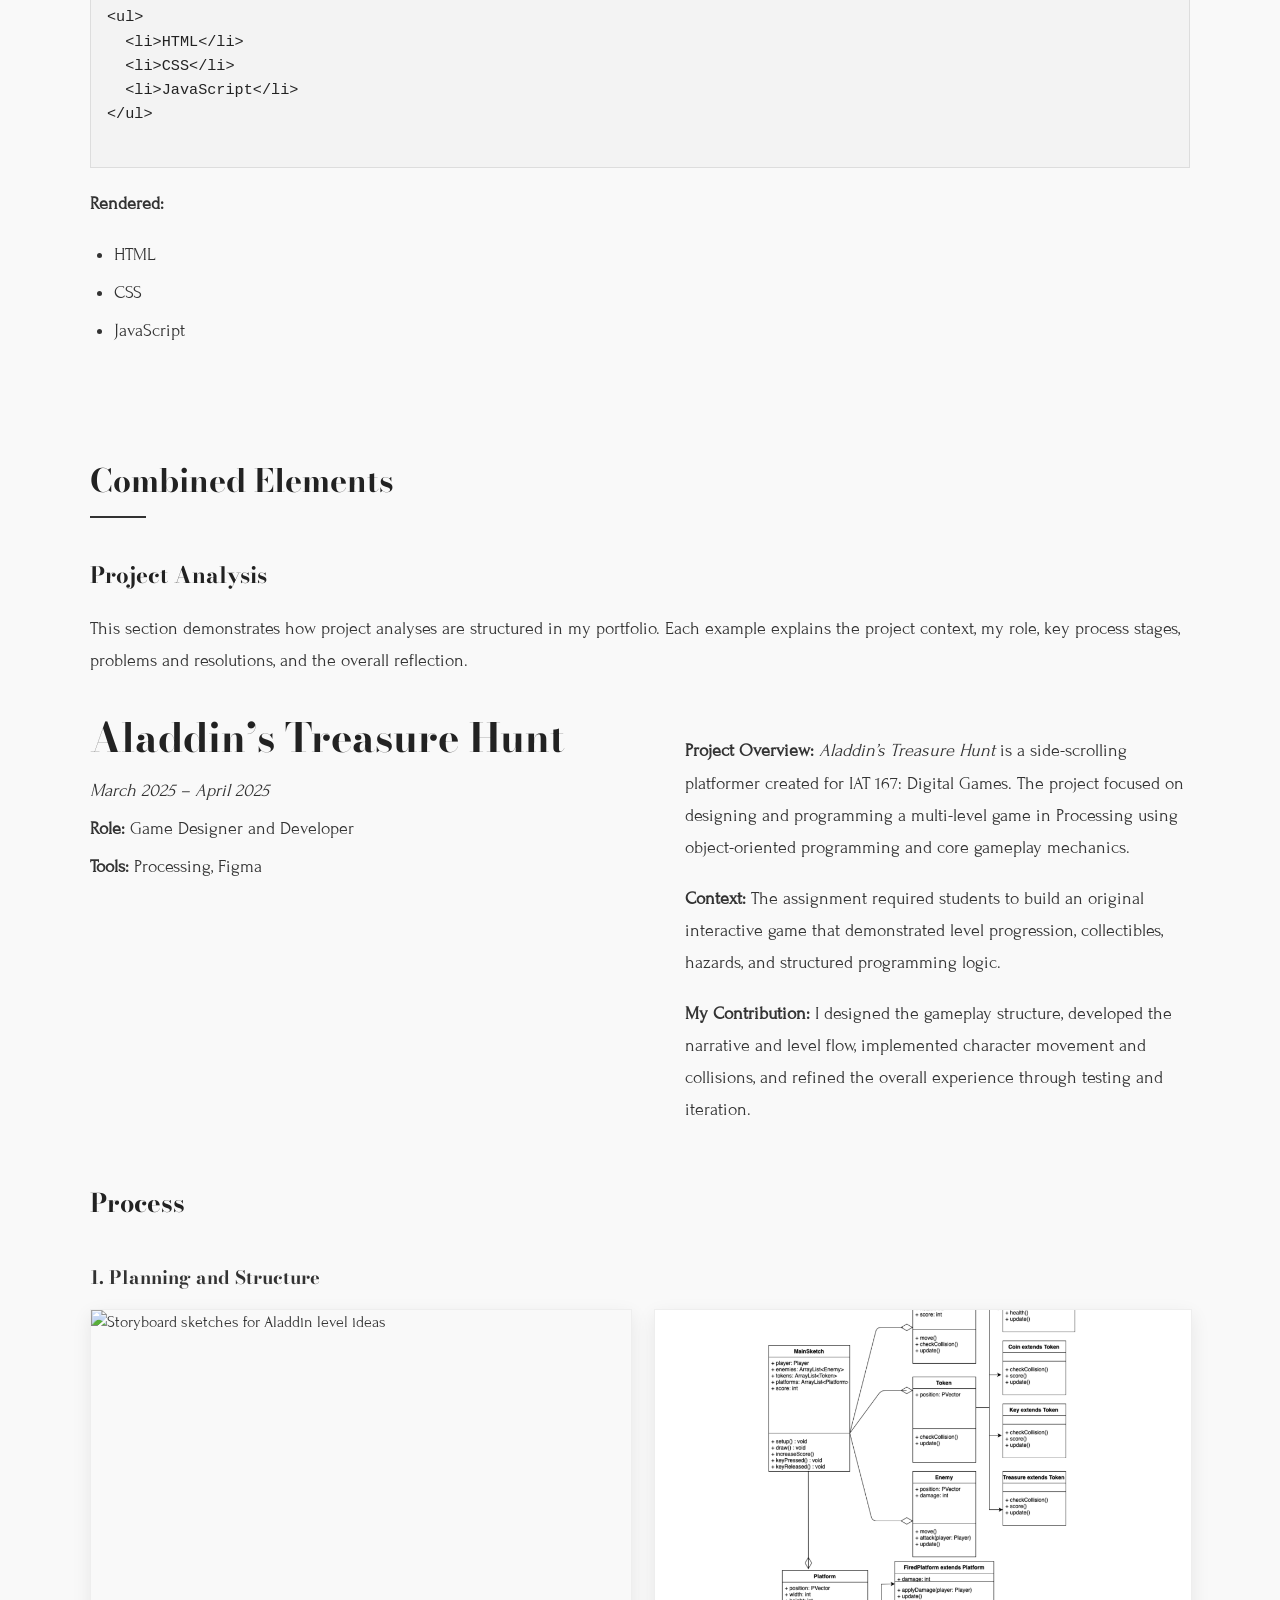
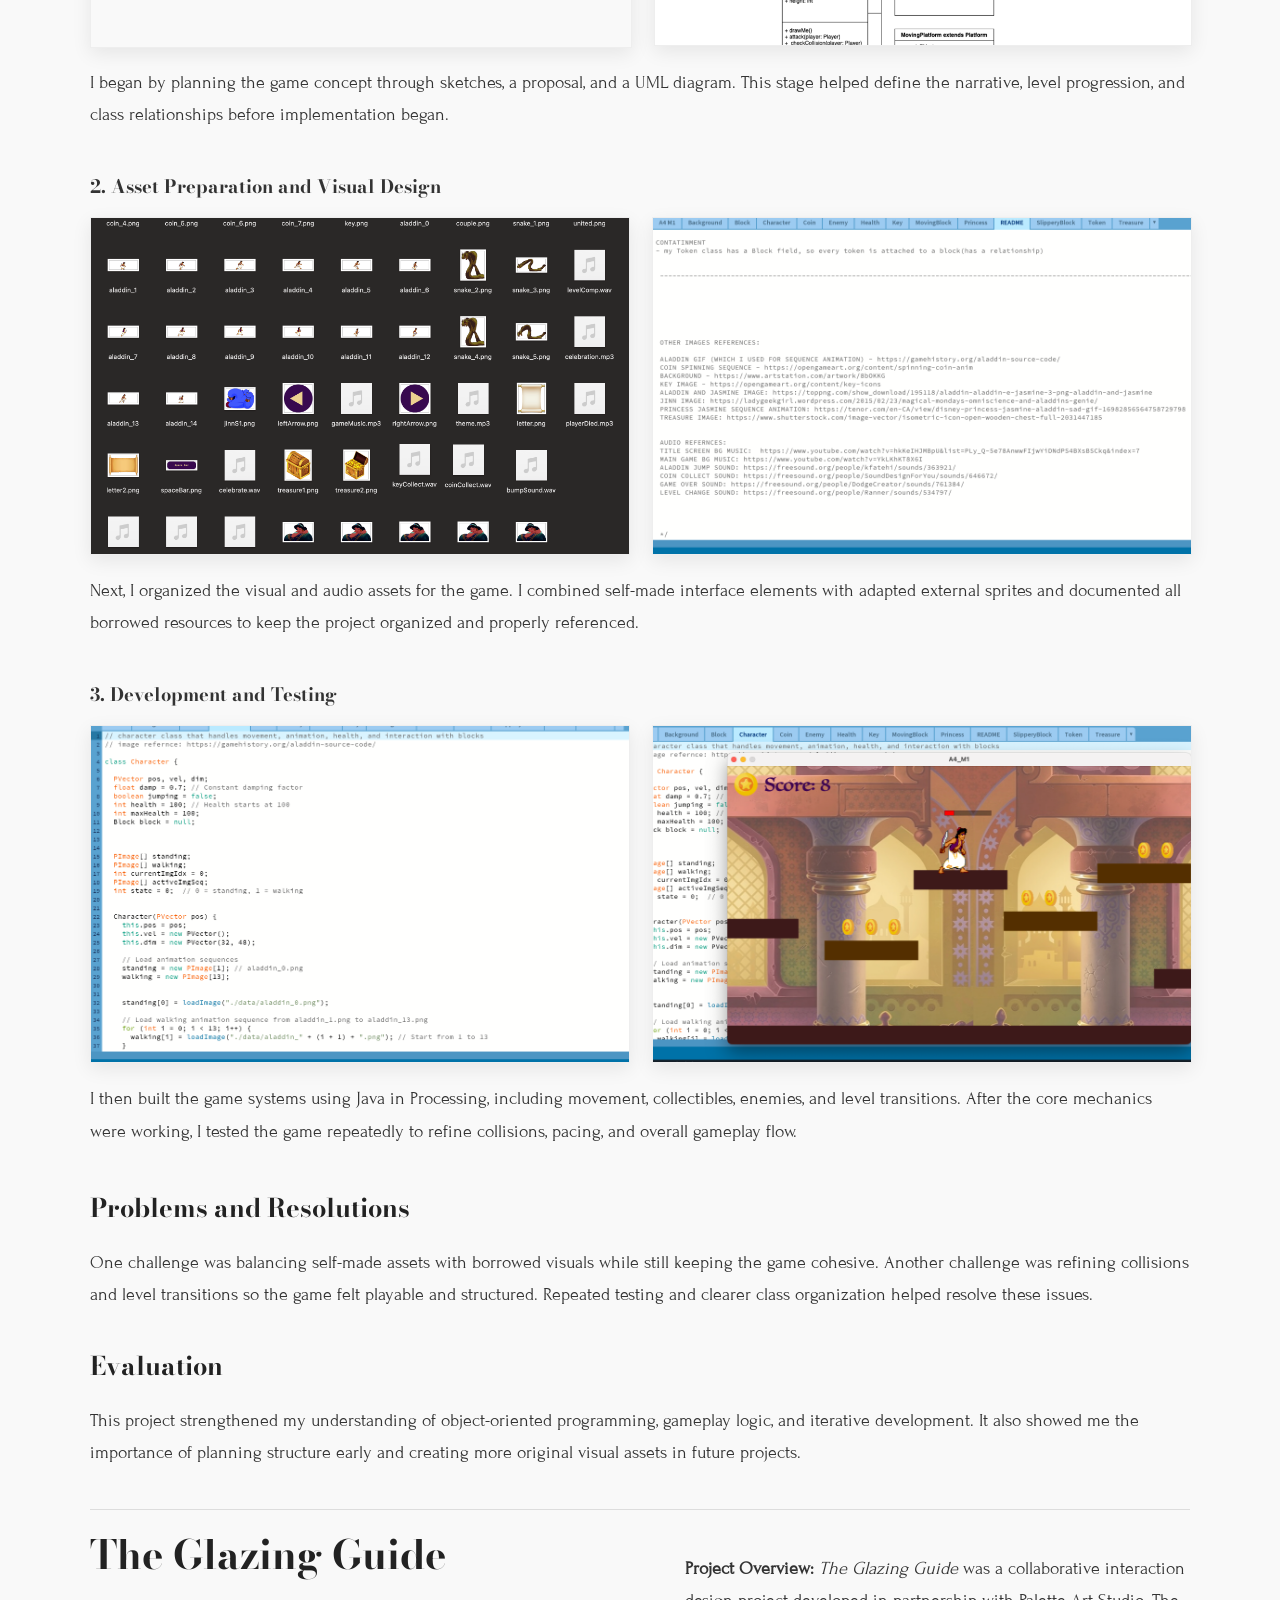
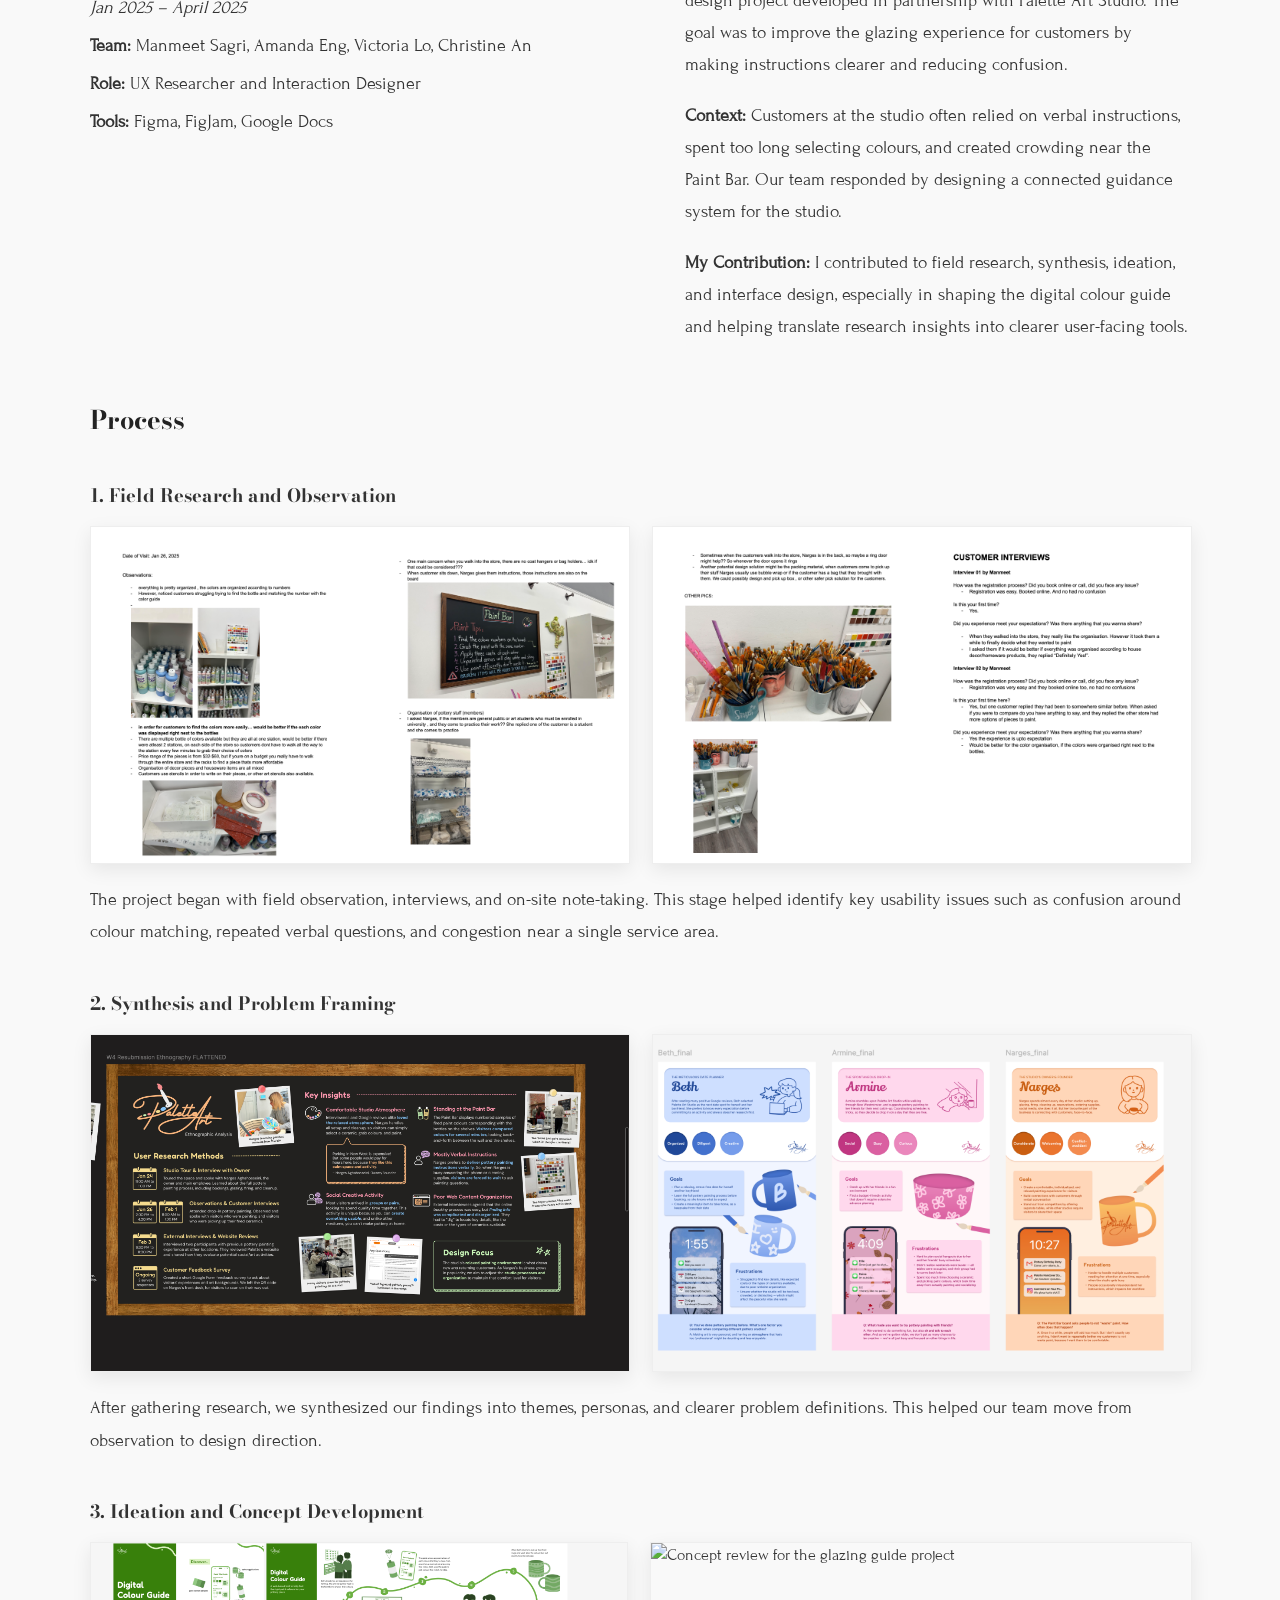
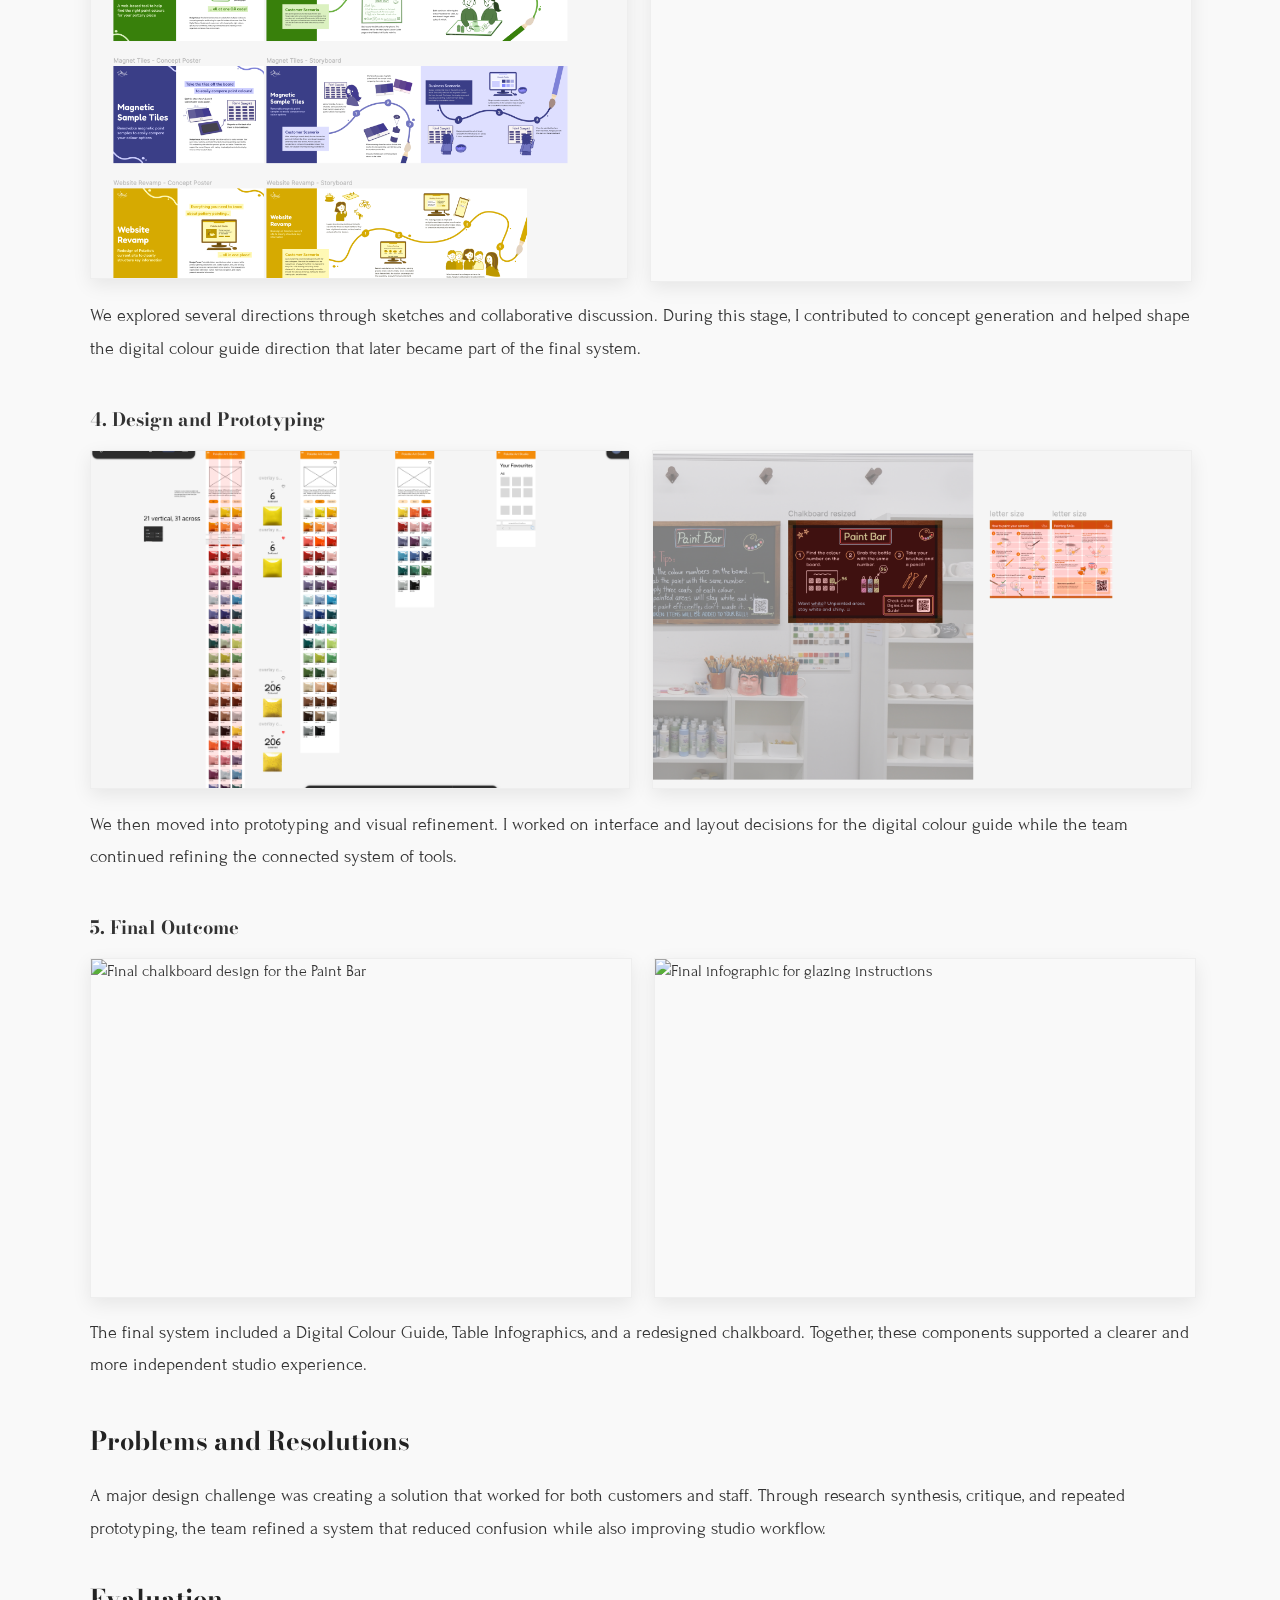
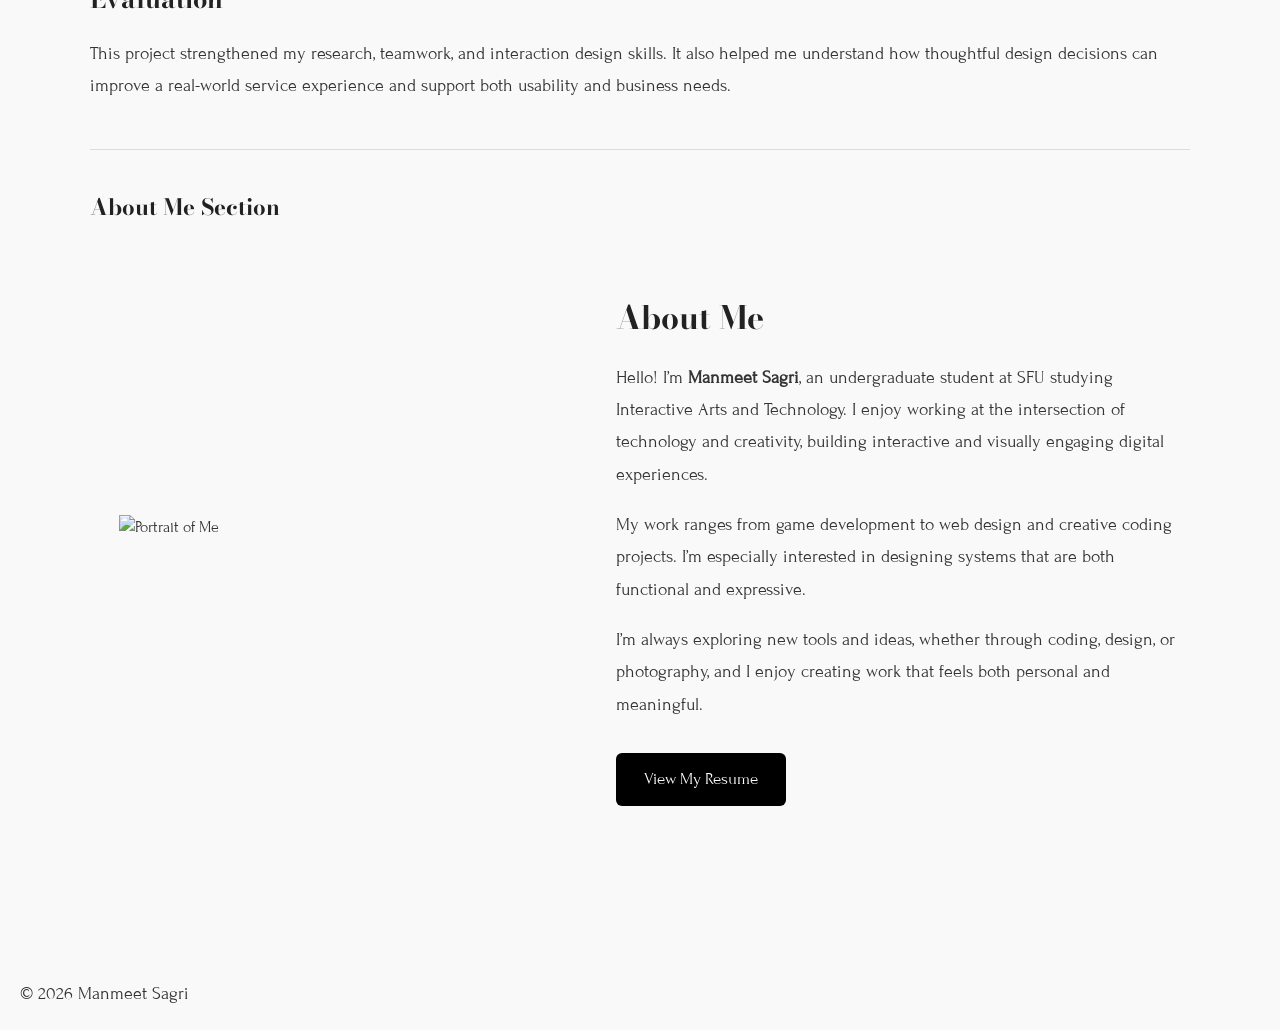
==== commit 86f01b35: "add footer" ====
--- a/index.html
+++ b/index.html
@@ -409,6 +409,10 @@
 
     </main>
 
+    <footer>
+        <p>© 2026 Manmeet Sagri</p>
+    </footer>
+
 </body>
 
 </html>
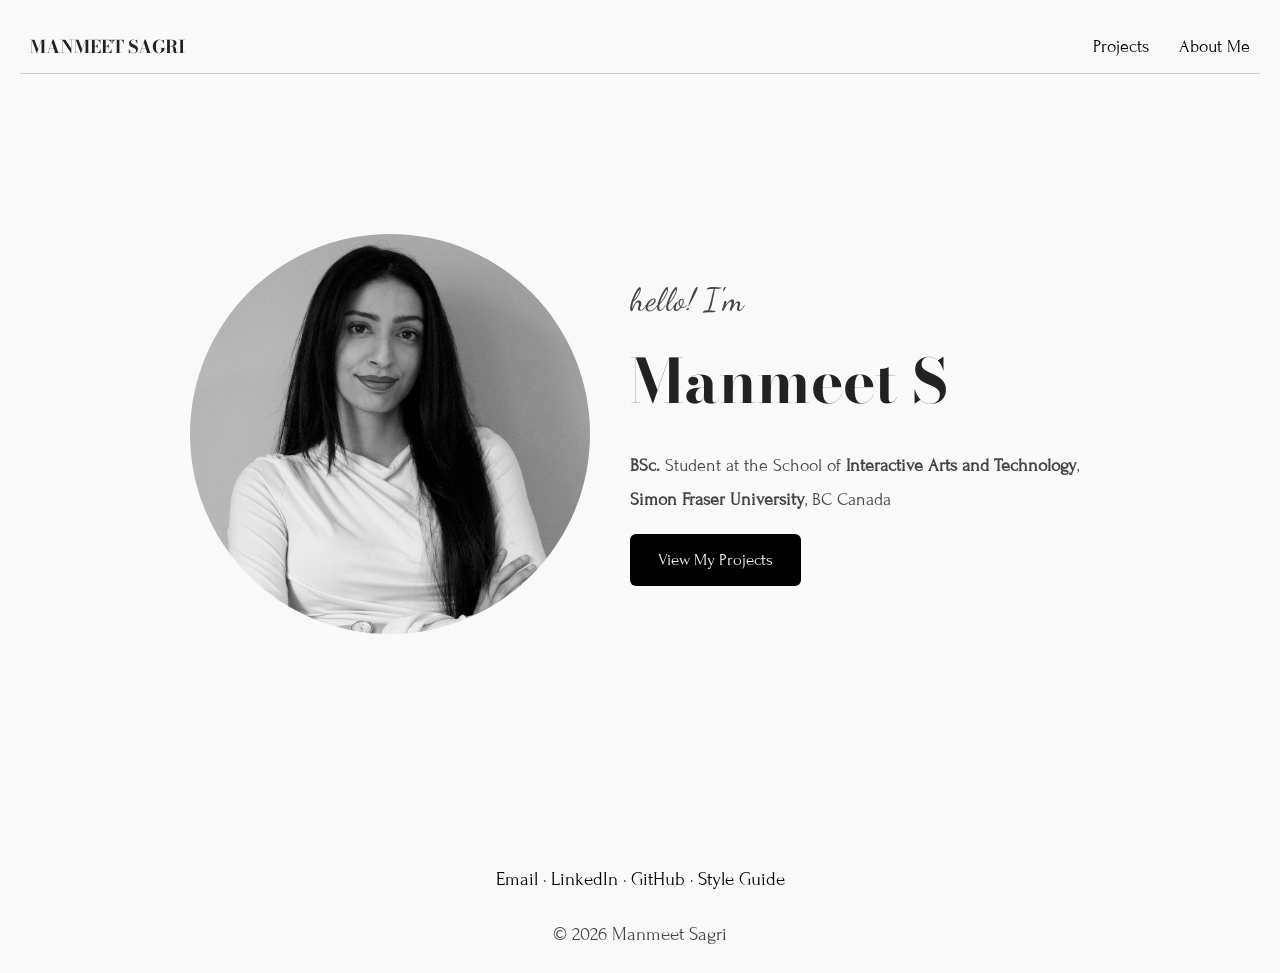
==== commit 62c61b1e: "updated files for p03 submission" ====
--- a/index.html
+++ b/index.html
@@ -2,416 +2,65 @@
 <html lang="en">
 
 <head>
-    <meta charset="utf-8">
-    <title>Portfolio Style Guide - Manmeet Sagri</title>
+  <meta charset="UTF-8">
+  <meta name="viewport" content="width=device-width, initial-scale=1.0">
+  <title>Manmeet Sagri — Home</title>
 
-    <!-- Main stylesheet -->
-    <link rel="stylesheet" href="css/layout.css">
-    <link rel="stylesheet" href="css/styles.css">
 
-    <!-- Type & heading fonts -->
-    <link href="https://fonts.googleapis.com/css2?family=Bodoni+Moda:wght@400;700&family=Forum&display=swap"
-        rel="stylesheet">
-    <link href="https://fonts.googleapis.com/css2?family=Dancing+Script:wght@600&display=swap" rel="stylesheet">
+  <!--  stylesheets -->
+  <link rel="stylesheet" href="css/style.css">
+  <link rel="stylesheet" href="css/layout.css">
+
+  <!-- Type & heading fonts -->
+  <link href="https://fonts.googleapis.com/css2?family=Bodoni+Moda:wght@400;700&family=Forum&display=swap"
+    rel="stylesheet">
+  <link href="https://fonts.googleapis.com/css2?family=Dancing+Script:wght@600&display=swap" rel="stylesheet">
 </head>
 
 <body>
+  <!-- Site header with name + simple nav -->
+  <header>
+    <h1>MANMEET SAGRI</h1>
+    <nav>
+      <a href="projects.html">Projects</a>
+      <a href="about.html">About Me</a>
+    </nav>
+  </header>
 
-    <header>
-        <h1>Manmeet Sagri's Portfolio Style Guide</h1>
-        <p>This style guide outlines the visual and interactive elements used in my portfolio website.</p>
-    </header>
+  <!-- Main intro hero -->
+  <main>
+    <section class="intro">
+      <img src="images/myPhoto.jpeg" alt="Photo of Manmeet Sagri" class="profile-photo">
 
-    <main>
+      <div class="intro-text">
+        <p class="hello">hello! I'm</p>
+        <h2>Manmeet Sagri</h2>
+        <p>
+          <strong>BSc.</strong> Student at the School of
+          <strong>Interactive Arts and Technology</strong>,
+          <strong>Simon Fraser University</strong>, BC Canada
+        </p>
 
-        <section id="interactive_elements">
-            <h2>Interactive Elements</h2>
+        <!-- View Projects button -->
+        <button class="view-projects-btn" onclick="window.location.href='projects.html'">View My Projects</button>
+      </div>
+    </section>
+  </main>
 
-            <section class="element">
-                <h3>Main Header Navigation</h3>
+  <!-- Simple footer with my main contact links -->
+  <footer class="site-footer">
+    <p>
+      <a href="mailto:mks52@sfu.ca">Email</a> ·
+      <a href="https://www.linkedin.com/in/manmeet-sagri-5616271a7" target="_blank"
+        aria-label="LinkedIn (opens in new tab)">LinkedIn</a> ·
+      <a href="https://github.com/MSagri05" target="_blank" aria-label="GitHub (opens in new tab)">GitHub</a> ·
+      <a href="styleGuide.html">Style Guide</a>
+    </p>
+    <p>© 2026 Manmeet Sagri</p>
+  </footer>
 
-                <p><strong>Code:</strong></p>
-                <pre><code>
-&lt;header class="site-header"&gt;
-  &lt;h1&gt;MANMEET SAGRI&lt;/h1&gt;
-  &lt;nav&gt;
-    &lt;a href="index.html"&gt;Home&lt;/a&gt;
-    &lt;a href="projects.html" aria-current="page"&gt;Projects&lt;/a&gt;
-    &lt;a href="about.html"&gt;About Me&lt;/a&gt;
-  &lt;/nav&gt;
-&lt;/header&gt;
-                </code></pre>
-
-                <p><strong>Rendered:</strong></p>
-                <header class="site-header-demo">
-                    <h1>MANMEET SAGRI</h1>
-                    <nav>
-                        <a href="#home">Home</a>
-                        <a href="#projects" aria-current="page">Projects</a>
-                        <a href="#aboutMe">About Me</a>
-                    </nav>
-                </header>
-            </section>
-
-            <section class="element">
-                <h2>Button</h2>
-
-                <p><strong>Code:</strong></p>
-                <pre><code>
-&lt;a href="#projects" class="button"&gt;View Projects&lt;/a&gt;
-                </code></pre>
-
-                <p><strong>Rendered:</strong></p>
-                <a href="#projects" class="button">View Projects</a>
-            </section>
-
-            <section class="element">
-                <h3>In-text Link</h3>
-
-                <p><strong>Code:</strong></p>
-                <pre><code>
-&lt;p&gt;Check out my &lt;a href="#projects"&gt;projects&lt;/a&gt; here.&lt;/p&gt;
-                </code></pre>
-
-                <p><strong>Rendered:</strong></p>
-                <p>Check out my <a href="#projects">projects</a> here.</p>
-            </section>
-        </section>
-
-        <section id="text_elements">
-            <h2>Text Elements</h2>
-
-            <section class="element">
-                <h3>Headings</h3>
-
-                <p><strong>Code:</strong></p>
-                <pre><code>
-&lt;h1&gt;Main Heading&lt;/h1&gt;
-&lt;h2&gt;Section Heading&lt;/h2&gt;
-&lt;h3&gt;Subheading&lt;/h3&gt;
-                </code></pre>
-
-                <p><strong>Rendered:</strong></p>
-                <div class="heading-examples">
-                    <h1>Heading 1</h1>
-                    <h2>Heading 2</h2>
-                    <h3>Heading 3</h3>
-                </div>
-            </section>
-
-            <section class="element">
-                <h3>Paragraph</h3>
-
-                <p><strong>Code:</strong></p>
-                <pre><code>
-&lt;p&gt;Hello! I’m Manmeet Sagri, an undergraduate student at SFU’s School of Interactive Arts &amp; Technology...&lt;/p&gt;
-                </code></pre>
-
-                <p><strong>Rendered:</strong></p>
-                <p>
-                    Hello! I’m <strong>Manmeet Sagri</strong>, an undergraduate student at SFU’s School of Interactive
-                    Arts &amp; Technology,
-                    specializing in design and development. I love working at the intersection of technology and
-                    creativity, bringing ideas to life through interactive, level-based games and digital experiences.
-                </p>
-
-                <p>
-                    My academic projects range from game development and creative coding simulations to responsive web
-                    prototypes, giving me hands-on experience in both technical and design-focused work. Alongside my
-                    studies, I explore photography, volunteering with community organizations and contributing freelance
-                    work to SFU’s The Peak newspaper.
-                </p>
-
-                <p>
-                    I’m always curious to learn something new, whether that’s refining my programming skills,
-                    experimenting with creative media, or documenting the world through my lens. No matter the medium,
-                    I’m passionate about creating work that feels engaging, personal, and true to my creativity.
-                </p>
-            </section>
-
-            <section class="element">
-                <h3>List</h3>
-
-                <p><strong>Code:</strong></p>
-                <pre><code>
-&lt;ul&gt;
-  &lt;li&gt;HTML&lt;/li&gt;
-  &lt;li&gt;CSS&lt;/li&gt;
-  &lt;li&gt;JavaScript&lt;/li&gt;
-&lt;/ul&gt;
-                </code></pre>
-
-                <p><strong>Rendered:</strong></p>
-                <ul>
-                    <li>HTML</li>
-                    <li>CSS</li>
-                    <li>JavaScript</li>
-                </ul>
-            </section>
-        </section>
-
-        <section id="combined_elements">
-            <h2>Combined Elements</h2>
-
-            <section class="element">
-                <h3>Project Analysis</h3>
-
-                <p>
-                    This section demonstrates how project analyses are structured in my portfolio. Each example explains
-                    the project context, my role, key process stages, problems and resolutions, and the overall reflection.
-                </p>
-
-                <!-- Project Analysis Example 1 -->
-                <article class="project-analysis">
-                    <div class="analysis-hero">
-                        <div class="analysis-left">
-                            <h4 class="analysis-title">Aladdin’s Treasure Hunt</h4>
-                            <p class="analysis-meta"><em>March 2025 – April 2025</em></p>
-                            <p class="analysis-meta"><strong>Role:</strong> Game Designer and Developer</p>
-                            <p class="analysis-meta"><strong>Tools:</strong> Processing, Figma</p>
-                        </div>
-
-                        <div class="analysis-right">
-                            <p>
-                                <strong>Project Overview:</strong> <em>Aladdin’s Treasure Hunt</em> is a side-scrolling
-                                platformer created for IAT 167: Digital Games. The project focused on designing and
-                                programming a multi-level game in Processing using object-oriented programming and core
-                                gameplay mechanics.
-                            </p>
-
-                            <p>
-                                <strong>Context:</strong> The assignment required students to build an original
-                                interactive game that demonstrated level progression, collectibles, hazards, and
-                                structured programming logic.
-                            </p>
-
-                            <p>
-                                <strong>My Contribution:</strong> I designed the gameplay structure, developed the
-                                narrative and level flow, implemented character movement and collisions, and refined the
-                                overall experience through testing and iteration.
-                            </p>
-                        </div>
-                    </div>
-
-                    <div class="analysis-process">
-                        <h4>Process</h4>
-
-                        <section class="analysis-step">
-                            <h5>1. Planning and Structure</h5>
-                            <div class="analysis-grid">
-                                <img src="images/storyboard.png" alt="Storyboard sketches for Aladdin level ideas">
-                                <img src="images/UML.png" alt="UML diagram showing the game structure">
-                            </div>
-                            <p>
-                                I began by planning the game concept through sketches, a proposal, and a UML diagram.
-                                This stage helped define the narrative, level progression, and class relationships
-                                before implementation began.
-                            </p>
-                        </section>
-
-                        <section class="analysis-step">
-                            <h5>2. Asset Preparation and Visual Design</h5>
-                            <div class="analysis-grid">
-                                <img src="images/assets.png" alt="Game assets and animations organized for the Aladdin project">
-                                <img src="images/readMe.png" alt="README credits and references for images and audio">
-                            </div>
-                            <p>
-                                Next, I organized the visual and audio assets for the game. I combined self-made
-                                interface elements with adapted external sprites and documented all borrowed resources
-                                to keep the project organized and properly referenced.
-                            </p>
-                        </section>
-
-                        <section class="analysis-step">
-                            <h5>3. Development and Testing</h5>
-                            <div class="analysis-grid">
-                                <img src="images/code.png" alt="Code structure for the Aladdin game">
-                                <img src="images/gameplay.png" alt="Gameplay screenshot of Aladdin moving across platforms">
-                            </div>
-                            <p>
-                                I then built the game systems using Java in Processing, including movement,
-                                collectibles, enemies, and level transitions. After the core mechanics were working, I
-                                tested the game repeatedly to refine collisions, pacing, and overall gameplay flow.
-                            </p>
-                        </section>
-                    </div>
-
-                    <div class="analysis-reflection">
-                        <h4>Problems and Resolutions</h4>
-                        <p>
-                            One challenge was balancing self-made assets with borrowed visuals while still keeping the
-                            game cohesive. Another challenge was refining collisions and level transitions so the game
-                            felt playable and structured. Repeated testing and clearer class organization helped resolve
-                            these issues.
-                        </p>
-
-                        <h4>Evaluation</h4>
-                        <p>
-                            This project strengthened my understanding of object-oriented programming, gameplay logic,
-                            and iterative development. It also showed me the importance of planning structure early and
-                            creating more original visual assets in future projects.
-                        </p>
-                    </div>
-                </article>
-
-                <!-- Project Analysis Example 2 -->
-                <article class="project-analysis">
-                    <div class="analysis-hero">
-                        <div class="analysis-left">
-                            <h4 class="analysis-title">The Glazing Guide</h4>
-                            <p class="analysis-meta"><em>Jan 2025 – April 2025</em></p>
-                            <p class="analysis-meta"><strong>Team:</strong> Manmeet Sagri, Amanda Eng, Victoria Lo, Christine An</p>
-                            <p class="analysis-meta"><strong>Role:</strong> UX Researcher and Interaction Designer</p>
-                            <p class="analysis-meta"><strong>Tools:</strong> Figma, FigJam, Google Docs</p>
-                        </div>
-
-                        <div class="analysis-right">
-                            <p>
-                                <strong>Project Overview:</strong> <em>The Glazing Guide</em> was a collaborative
-                                interaction design project developed in partnership with Palette Art Studio. The goal
-                                was to improve the glazing experience for customers by making instructions clearer and
-                                reducing confusion.
-                            </p>
-
-                            <p>
-                                <strong>Context:</strong> Customers at the studio often relied on verbal instructions,
-                                spent too long selecting colours, and created crowding near the Paint Bar. Our team
-                                responded by designing a connected guidance system for the studio.
-                            </p>
-
-                            <p>
-                                <strong>My Contribution:</strong> I contributed to field research, synthesis,
-                                ideation, and interface design, especially in shaping the digital colour guide and
-                                helping translate research insights into clearer user-facing tools.
-                            </p>
-                        </div>
-                    </div>
-
-                    <div class="analysis-process">
-                        <h4>Process</h4>
-
-                        <section class="analysis-step">
-                            <h5>1. Field Research and Observation</h5>
-                            <div class="analysis-grid">
-                                <img src="images/visit-notes-1.png" alt="Field notes from Palette Art Studio visit">
-                                <img src="images/visit-notes-2.png" alt="Observation notes and sketches from the studio visit">
-                            </div>
-                            <p>
-                                The project began with field observation, interviews, and on-site note-taking. This
-                                stage helped identify key usability issues such as confusion around colour matching,
-                                repeated verbal questions, and congestion near a single service area.
-                            </p>
-                        </section>
-
-                        <section class="analysis-step">
-                            <h5>2. Synthesis and Problem Framing</h5>
-                            <div class="analysis-grid">
-                                <img src="images/ethnography2.png" alt="Research synthesis notes and themes">
-                                <img src="images/persona.png" alt="Persona created from user research for the glazing guide project">
-                            </div>
-                            <p>
-                                After gathering research, we synthesized our findings into themes, personas, and
-                                clearer problem definitions. This helped our team move from observation to design
-                                direction.
-                            </p>
-                        </section>
-
-                        <section class="analysis-step">
-                            <h5>3. Ideation and Concept Development</h5>
-                            <div class="analysis-grid">
-                                <img src="images/conecpts.png" alt="Early concept sketches for the glazing guide">
-                                <img src="images/conceptReview.png" alt="Concept review for the glazing guide project">
-                            </div>
-                            <p>
-                                We explored several directions through sketches and collaborative discussion. During
-                                this stage, I contributed to concept generation and helped shape the digital colour
-                                guide direction that later became part of the final system.
-                            </p>
-                        </section>
-
-                        <section class="analysis-step">
-                            <h5>4. Design and Prototyping</h5>
-                            <div class="analysis-grid">
-                                <img src="images/prototype.png" alt="Prototype screens for the digital colour guide">
-                                <img src="images/inProgressChalk.png" alt="In-progress chalkboard redesign">
-                            </div>
-                            <p>
-                                We then moved into prototyping and visual refinement. I worked on interface and layout
-                                decisions for the digital colour guide while the team continued refining the connected
-                                system of tools.
-                            </p>
-                        </section>
-
-                        <section class="analysis-step">
-                            <h5>5. Final Outcome</h5>
-                            <div class="analysis-grid">
-                                <img src="images/finalScanBoard.png" alt="Final chalkboard design for the Paint Bar">
-                                <img src="images/infographic.png" alt="Final infographic for glazing instructions">
-                            </div>
-                            <p>
-                                The final system included a Digital Colour Guide, Table Infographics, and a redesigned
-                                chalkboard. Together, these components supported a clearer and more independent studio
-                                experience.
-                            </p>
-                        </section>
-                    </div>
-
-                    <div class="analysis-reflection">
-                        <h4>Problems and Resolutions</h4>
-                        <p>
-                            A major design challenge was creating a solution that worked for both customers and staff.
-                            Through research synthesis, critique, and repeated prototyping, the team refined a system
-                            that reduced confusion while also improving studio workflow.
-                        </p>
-
-                        <h4>Evaluation</h4>
-                        <p>
-                            This project strengthened my research, teamwork, and interaction design skills. It also
-                            helped me understand how thoughtful design decisions can improve a real-world service
-                            experience and support both usability and business needs.
-                        </p>
-                    </div>
-                </article>
-            </section>
-
-            <section class="element">
-                <h3>About Me Section</h3>
-
-                <section class="about-demo">
-                    <div class="about-image">
-                        <img src="images/myPic2.jpeg" alt="Portrait of Me">
-                    </div>
-
-                    <div class="about-content">
-                        <h4>About Me</h4>
-
-                        <p>
-                            Hello! I’m <strong>Manmeet Sagri</strong>, an undergraduate student at SFU studying
-                            Interactive Arts and Technology. I enjoy working at the intersection of technology and
-                            creativity, building interactive and visually engaging digital experiences.
-                        </p>
-
-                        <p>
-                            My work ranges from game development to web design and creative coding projects. I’m
-                            especially interested in designing systems that are both functional and expressive.
-                        </p>
-
-                        <p>
-                            I’m always exploring new tools and ideas, whether through coding, design, or photography,
-                            and I enjoy creating work that feels both personal and meaningful.
-                        </p>
-
-                        <a href="#" class="button">View My Resume</a>
-                    </div>
-                </section>
-            </section>
-        </section>
-
-    </main>
-
-    <footer>
-        <p>© 2026 Manmeet Sagri</p>
-    </footer>
+  <!-- Small JS interactions (typewriter, back-to-top, etc.) -->
+  <script src="main.js" defer></script>
 
 </body>
 
--- a/css/style.css
+++ b/css/style.css
@@ -0,0 +1,692 @@
+/* =============== Base styles =============== */
+
+body {
+  font-family: 'Forum', serif;
+  line-height: 1.9;
+  background-color: #f9f9f9;
+  color: #333;
+}
+
+/* Sticky header */
+header {
+  position: sticky;
+  top: 0;
+  z-index: 1000;
+  background: #f9f9f9e1;
+  border-bottom: 1px solid #ccc;
+}
+
+header h1 {
+  font-family: 'Bodoni Moda', serif;
+  margin: 0;
+}
+
+/* Shared heading styles */
+h2,
+h3 {
+  font-family: 'Bodoni Moda', serif;
+  color: #222;
+}
+
+
+h1 {
+  font-family: 'Bodoni Moda', serif;
+  color: #222;
+  margin: 0;
+  font-size: 2.2rem;
+}
+
+h2 {
+  font-size: 2rem;
+  margin-bottom: 1rem;
+}
+
+h3 {
+  font-size: 1.4rem;
+  margin-bottom: 0.75rem;
+}
+
+h4 {
+  font-size: 1.1rem;
+  margin-bottom: 0.5rem;
+}
+
+/* =============== Navigation =============== */
+
+nav a {
+  text-decoration: none;
+  color: #000;
+  transition: color 0.2s ease, font-style 0.2s ease, text-decoration 0.2s ease;
+}
+
+nav a:hover {
+  color: #616161;
+  font-style: italic;
+  text-decoration: line-through;
+}
+
+nav a:active {
+  font-style: italic;
+  text-decoration: underline;
+  color: #444;
+}
+
+/* Current page underline (from aria-current) */
+nav a[aria-current="page"] {
+  font-style: italic;
+  text-decoration: underline;
+  text-underline-offset: 4px;
+}
+
+/* =============== Footer =============== */
+
+.site-footer {
+  font-family: 'Forum', serif;
+  color: #444;
+  text-align: center;
+}
+
+.site-footer a {
+  color: #000;
+  text-decoration: none;
+}
+
+.site-footer a:hover {
+  font-style: italic;
+  text-decoration: line-through;
+  color: #616161;
+}
+
+.site-footer a:active {
+  font-style: italic;
+  text-decoration: underline;
+  color: #444;
+}
+
+/* =============== Section title with divider =============== */
+
+.section-title {
+  font-family: 'Bodoni Moda', serif;
+  position: relative;
+}
+
+.section-title::after {
+  content: "";
+  display: block;
+  width: 56px;
+  height: 2px;
+  background: #000;
+  margin-top: 10px;
+  opacity: 0.8;
+}
+
+/* =============== Home / intro =============== */
+
+.intro-text p.hello {
+  font-family: "Dancing Script", cursive;
+  font-size: 2rem;
+  line-height: 1.1;
+  letter-spacing: 0.5px;
+}
+
+.intro-text h2 {
+  font-family: 'Bodoni Moda', serif;
+}
+
+.intro-text p {
+  font-family: 'Forum', serif;
+  color: #444;
+  margin: 0;
+}
+
+/* =============== Primary button =============== */
+
+.view-projects-btn {
+  display: inline-block;
+  background-color: #000;
+  color: #fff;
+  font-family: 'Forum', serif;
+  border-radius: 6px;
+  transition: background-color 0.25s ease, padding 0.25s ease, color 0.25s ease;
+  position: relative;
+  cursor: pointer;
+  border: none;
+}
+
+.view-projects-btn:hover {
+  background-color: #616161;
+  font-style: italic;
+  text-decoration: line-through;
+}
+
+.view-projects-btn::after {
+  content: ' →';
+  opacity: 0;
+  position: absolute;
+  right: 16px;
+  transition: opacity 0.25s ease;
+}
+
+.view-projects-btn:hover::after {
+  opacity: 1;
+}
+
+.view-projects-btn:active {
+  text-decoration: underline;
+  color: #ccc;
+}
+
+/* =============== About page =============== */
+
+.about-photo {
+  object-fit: cover;
+  box-shadow: 0 8px 24px rgba(0, 0, 0, 0.06);
+}
+
+.about-text .lead {
+  color: #222;
+}
+
+.about-facts {
+  list-style: none;
+  padding: 0;
+  font-size: 0.98rem;
+}
+
+.about-facts li::before {
+  content: "• ";
+  color: #000;
+}
+
+/* Resume button – same style as primary button */
+.view-resume-btn {
+  display: inline-block;
+  background-color: #000;
+  color: #fff;
+  font-family: 'Forum', serif;
+  text-decoration: none;
+  border-radius: 6px;
+  transition: background-color 0.25s ease, padding 0.25s ease, color 0.25s ease;
+  position: relative;
+  cursor: pointer;
+  border: none;
+}
+
+.view-resume-btn:hover {
+  background-color: #616161;
+  font-style: italic;
+}
+
+.view-resume-btn::after {
+  content: ' →';
+  opacity: 0;
+  position: absolute;
+  right: 16px;
+  transition: opacity 0.25s ease;
+}
+
+.view-resume-btn:hover::after {
+  opacity: 1;
+}
+
+.view-resume-btn:active {
+  text-decoration: line-through;
+  color: #ccc;
+}
+
+/* =============== Projects grid =============== */
+
+.project-link {
+  text-decoration: none;
+  color: inherit;
+  display: block;
+}
+
+.project p {
+  color: #444;
+  line-height: 1.55;
+}
+
+.project img {
+  display: block;
+  transition: transform 0.4s ease;
+}
+
+/* Overlay on hover */
+.overlay {
+  position: absolute;
+  inset: 0;
+  background: rgba(255, 255, 255, 0.85);
+  display: flex;
+  flex-direction: column;
+  justify-content: center;
+  align-items: center;
+  text-align: center;
+  opacity: 0;
+  transition: opacity 0.4s ease;
+}
+
+.overlay h3 {
+  font-family: 'Bodoni Moda', serif;
+  font-weight: 700;
+}
+
+.overlay p {
+  font-family: 'Forum', serif;
+  margin: 0;
+  color: #111;
+}
+
+.project:hover img {
+  transform: scale(1.05);
+}
+
+.project:hover .overlay {
+  opacity: 1;
+}
+
+/* =============== Project detail =============== */
+
+.back-link {
+  display: inline-block;
+  background: #0d0d0c;
+  color: #fff;
+  border-radius: 8px;
+  text-decoration: none;
+  transition: background-color 0.25s ease, transform 0.25s ease;
+}
+
+.back-link:hover {
+  background: #1a1a1a;
+  transform: translateY(-2px);
+}
+
+.mini-video-hero {
+  overflow: hidden;
+  box-shadow: 0 4px 12px rgba(0, 0, 0, 0.15);
+}
+
+.mini-video-hero video {
+  object-fit: cover;
+}
+
+.pd-title {
+  font-family: 'Bodoni Moda', serif;
+  font-weight: 700;
+  line-height: 1.05;
+}
+
+.pd-meta {
+  font-family: 'Forum', serif;
+  color: #222;
+}
+
+.pd-right p {
+  font-family: 'Forum', serif;
+  color: #333;
+}
+
+/* Process section */
+.pd-process .section-title {
+  font-family: 'Bodoni Moda', serif;
+  position: relative;
+}
+
+.pd-process .section-title::after {
+  content: "";
+  display: block;
+  width: 56px;
+  height: 2px;
+  background: #000;
+  margin-top: 10px;
+  opacity: 0.85;
+}
+
+.pd-step h4 {
+  font-family: 'Bodoni Moda', serif;
+}
+
+/* Process images */
+.pd-grid img {
+  object-fit: cover;
+  display: block;
+  background: #fff;
+  border: 1px solid #eee;
+  box-shadow: 0 6px 18px rgba(0, 0, 0, 0.08);
+}
+
+/* =============== Glazing Guide carousel =============== */
+
+.slide-image {
+  border-radius: 8px;
+  box-shadow: 0 6px 18px rgba(0, 0, 0, 0.15);
+}
+
+.slide-arrow {
+  border: 1px solid #ccc;
+  background: #fff;
+  border-radius: 999px;
+  line-height: 1;
+  cursor: pointer;
+  display: flex;
+  align-items: center;
+  justify-content: center;
+  transition: background 0.2s ease, transform 0.1s ease;
+}
+
+.slide-arrow:hover {
+  background: #f0f0f0;
+  transform: translateY(-1px);
+}
+
+/* =============== Utility =============== */
+
+.section-centered {
+  text-align: center;
+}
+
+.section-title-inline {
+  display: inline-block;
+}
+
+.video-frame {
+  max-width: 100%;
+  border-radius: 8px;
+  box-shadow: 0 6px 18px rgba(0, 0, 0, 0.15);
+}
+
+/* =============== Lightbox =============== */
+
+.project-detail img {
+  cursor: zoom-in;
+}
+
+.project-detail img:hover {
+  transform: scale(1.01);
+  transition: transform 0.2s ease;
+}
+
+.lightbox {
+  position: fixed;
+  inset: 0;
+  background: rgba(0, 0, 0, 0.75);
+  display: none;
+  align-items: center;
+  justify-content: center;
+  z-index: 2000;
+}
+
+.lightbox.is-open {
+  display: flex;
+}
+
+.lightbox img {
+  object-fit: contain;
+  border-radius: 10px;
+  box-shadow: 0 14px 40px rgba(0, 0, 0, 0.35);
+  cursor: zoom-out;
+}
+
+.lightbox-close {
+  position: absolute;
+  background: rgba(255, 255, 255, 0.9);
+  border: none;
+  border-radius: 999px;
+  line-height: 1;
+  cursor: pointer;
+}
+
+.lightbox-close:hover {
+  background: white;
+}
+/* =============== Style Guide specific =============== */
+
+/* Base h1 font (style guide shows h1 outside header) */
+h1 {
+  font-family: 'Bodoni Moda', serif;
+  color: #222;
+}
+
+/* Global link base */
+a {
+  color: #000;
+  transition: color 0.2s ease, font-style 0.2s ease;
+}
+
+a:hover {
+  color: #616161;
+  font-style: italic;
+}
+
+a:active {
+  text-decoration: line-through;
+  color: #444;
+}
+
+/* Code blocks */
+pre {
+  background-color: #f3f3f3;
+  border: 1px solid #ddd;
+  padding: 16px;
+  margin: 12px 0 20px;
+}
+
+code {
+  font-family: monospace;
+  font-size: 0.95rem;
+  color: #222;
+}
+
+/* Element divider blocks */
+.element {
+  border-bottom: 1px solid #ddd;
+}
+
+.element:last-child {
+  border-bottom: none;
+}
+
+/* Section heading divider (style guide sections) */
+#interactive_elements > h2,
+#text_elements > h2,
+#combined_elements > h2,
+#branding > h2 {
+  position: relative;
+  margin-bottom: 24px;
+}
+
+#interactive_elements > h2::after,
+#text_elements > h2::after,
+#combined_elements > h2::after,
+#branding > h2::after {
+  content: "";
+  display: block;
+  width: 56px;
+  height: 2px;
+  background: #000;
+  margin-top: 10px;
+  opacity: 0.8;
+}
+
+/* Generic button class (used in style guide) */
+.button {
+  display: inline-block;
+  background-color: #000;
+  color: #fff;
+  font-family: 'Forum', serif;
+  text-decoration: none;
+  border-radius: 6px;
+  transition: background-color 0.25s ease, padding 0.25s ease, color 0.25s ease;
+  position: relative;
+  cursor: pointer;
+  border: none;
+}
+
+.button:hover {
+  background-color: #616161;
+  font-style: italic;
+  padding-right: 36px;
+}
+
+.button::after {
+  content: ' →';
+  opacity: 0;
+  position: absolute;
+  right: 16px;
+  transition: opacity 0.25s ease;
+}
+
+.button:hover::after {
+  opacity: 1;
+}
+
+.button:active {
+  text-decoration: line-through;
+  color: #ccc;
+}
+
+/* Style guide footer */
+.guide-footer {
+  font-family: 'Forum', serif;
+  color: #444;
+  text-align: center;
+  border-top: 1px solid #ccc;
+  padding: 1.5rem 0;
+  margin-top: 4rem;
+  font-size: 0.9rem;
+}
+
+/* Project analysis cards */
+.project-analysis {
+  border-top: 1px solid #ddd;
+  padding-top: 1.5rem;
+  margin-top: 2.5rem;
+}
+
+.project-analysis:first-of-type {
+  border-top: none;
+  padding-top: 0;
+}
+
+.analysis-title {
+  font-family: 'Bodoni Moda', serif;
+  line-height: 1.05;
+}
+
+.analysis-meta {
+  color: #444;
+}
+
+.analysis-right p {
+  color: #333;
+}
+
+.analysis-process h4,
+.analysis-reflection h4 {
+  font-family: 'Bodoni Moda', serif;
+}
+
+.analysis-step h5 {
+  font-family: 'Bodoni Moda', serif;
+}
+
+.analysis-grid img {
+  object-fit: cover;
+  display: block;
+  border: 1px solid #eee;
+  box-shadow: 0 6px 18px rgba(0, 0, 0, 0.08);
+}
+/* =============== Projects page =============== */
+
+/* Filter buttons — match site button aesthetic */
+.filter-btn {
+  font-family: 'Forum', serif;
+  background: #000;
+  color: #fff;
+  border: none;
+  border-radius: 6px;
+  cursor: pointer;
+  transition: background-color 0.25s ease, padding 0.25s ease, color 0.25s ease;
+  position: relative;
+}
+
+.filter-btn:hover {
+  background-color: #616161;
+  font-style: italic;
+  text-decoration: line-through;
+}
+
+.filter-btn.active {
+  background-color: #616161;
+  color: #fff;
+  font-style: italic;
+  text-decoration: underline;
+  text-underline-offset: 4px;
+}
+
+.filter-label {
+  font-family: 'Forum', serif;
+  font-size: 0.85rem;
+  font-weight: normal;
+  color: #999;
+  text-transform: uppercase;
+  letter-spacing: 0.5px;
+  text-align: center;
+  margin: 0 0 12px;
+}
+
+/* Project card styling */
+.project-card {
+  border: 1px solid #e0e0e0;
+  border-radius: 6px;
+  overflow: hidden;
+  box-shadow: 0 2px 10px rgba(0, 0, 0, 0.06);
+  transition: box-shadow 0.3s ease, transform 0.3s ease;
+}
+
+.project-card:hover {
+  box-shadow: 0 6px 24px rgba(0, 0, 0, 0.1);
+  transform: translateY(-2px);
+}
+
+/* Project info below image inside card */
+.project-info {
+  padding: 14px 16px 18px;
+}
+
+.project-info h2 {
+  font-family: 'Bodoni Moda', serif;
+  color: #222;
+  margin: 0 0 4px;
+}
+
+.project-info p {
+  font-family: 'Forum', serif;
+  color: #555;
+  margin: 0 0 8px;
+}
+
+.project-tag {
+  font-family: 'Forum', serif;
+  font-size: 0.78rem;
+  color: #999;
+  letter-spacing: 0.5px;
+  text-transform: uppercase;
+}
+
+/* Overlay — just the CTA now */
+.project-card .overlay {
+  background: rgba(0, 0, 0, 0.5);
+}
+
+.project-card .overlay h3,
+.project-card .overlay p {
+  display: none;
+}
+
+.overlay-cta {
+  font-family: 'Forum', serif;
+  font-size: 1.1rem;
+  color: #fff;
+  letter-spacing: 0.5px;
+}
--- a/css/layout.css
+++ b/css/layout.css
@@ -1,184 +1,535 @@
-/* =============== Page structure =============== */
-
-header,
+/* =============== Base layout =============== */
+
+body {
+  margin: 20px;
+}
+
+header {
+  display: flex;
+  justify-content: space-between;
+  align-items: center;
+  padding: 10px;
+}
+
+header h1 {
+  font-size: 1.1rem;
+}
+
+/* =============== Navigation =============== */
+
+nav {
+  display: flex;
+  gap: 30px;
+  margin: 0;
+  font-size: 1.1rem;
+}
+
+/* =============== Footer =============== */
+
+.site-footer {
+  margin-top: 7px;
+  padding: 40px 0 0;
+  font-size: 1.2rem;
+}
+
+/* =============== Main =============== */
+
 main {
+  display: flex;
+  justify-content: center;
+  align-items: center;
+  text-align: left;
+  min-height: 80vh;
+}
+
+/* =============== Page container =============== */
+
+.page {
   max-width: 1100px;
+  width: 90%;
+  gap: 40px;
+  margin: 48px auto 96px;
+}
+
+/* =============== Section title =============== */
+
+.section-title {
+  font-size: 2rem;
+  margin: 0 0 20px;
+}
+
+/* =============== Home / intro =============== */
+
+.intro {
+  display: flex;
+  align-items: center;
+  justify-content: center;
+  gap: 40px;
+  max-width: 900px;
+  width: 90%;
   margin: 0 auto;
 }
 
-main {
-  margin-bottom: 80px;
-}
-
-/* =============== Section spacing =============== */
-
-section {
-  margin-bottom: 64px;
-}
-
+.profile-photo {
+  max-width: 400px;
+  width: 100%;
+  aspect-ratio: 1 / 1;
+  object-fit: cover;
+  border-radius: 50%;
+}
+
+.intro-text {
+  flex: 1;
+}
+
+.intro-text p.hello {
+  font-size: 2rem;
+  margin: 0 0 6px;
+}
+
+.intro-text h2 {
+  font-size: 3.8rem;
+  margin: 0 0 10px;
+}
+
+.intro-text p {
+  font-size: 1.1rem;
+}
+
+/* =============== Primary button =============== */
+
+.view-projects-btn {
+  margin-top: 18px;
+  padding: 16px 28px;
+  font-size: 1.05rem;
+}
+
+.view-projects-btn:hover {
+  padding-right: 36px;
+}
+
+/* Resume button */
+.view-resume-btn {
+  margin-top: 18px;
+  padding: 16px 28px;
+  font-size: 1.05rem;
+}
+
+.view-resume-btn:hover {
+  padding-right: 36px;
+}
+
+/* =============== About page =============== */
+
+.about-container {
+  display: grid;
+  grid-template-columns: 400px 1fr;
+  gap: 36px 48px;
+  align-items: start;
+}
+
+.about-photo {
+  width: 100%;
+  aspect-ratio: 1 / 1;
+}
+
+.about-text {
+  max-width: 68ch;
+}
+
+.about-facts {
+  margin: 18px 0 0;
+  display: grid;
+  grid-template-columns: repeat(2, minmax(180px, 1fr));
+  gap: 10px 18px;
+}
+
+
+
+/* =============== Projects grid =============== */
+
+.projects {
+  display: grid;
+  grid-template-columns: repeat(2, minmax(260px, 1fr));
+  gap: 32px 36px;
+  align-content: start;
+  min-height: auto;
+}
+
+.project {
+  position: relative;
+  overflow: hidden;
+}
+
+.project h2 {
+  margin: 10px 0 6px;
+  font-size: 1.35rem;
+}
+
+.project p {
+  margin: 0;
+  font-size: 0.98rem;
+}
+
+.project img {
+  display: block;
+  width: 100%;
+  aspect-ratio: 16 / 10;
+  object-fit: cover;
+  transition: transform 0.4s ease;
+}
+
+.overlay {
+  padding: 1rem 1.4rem;
+}
+
+.overlay h3 {
+  font-size: 1.3rem;
+  margin-bottom: 6px;
+}
+
+.overlay p {
+  font-size: 1.1rem;
+}
+
+/* =============== Project detail =============== */
+
+main.project-detail {
+  display: block;
+  justify-content: initial;
+  align-items: initial;
+  min-height: auto;
+  text-align: left;
+}
+
+.project-detail {
+  max-width: 1100px;
+  width: min(92%, 1100px);
+  margin: 48px auto 120px;
+}
+
+.back-link {
+  padding: 12px 18px;
+  font-size: 0.95rem;
+  margin-bottom: 28px;
+}
+
+.mini-video-hero {
+  width: 100%;
+  height: 600px;
+  margin-bottom: 40px;
+}
+
+.mini-video-hero video {
+  width: 100%;
+  height: 100%;
+}
+
+/* =============== Process section =============== */
+
+.pd-hero {
+  display: grid;
+  grid-template-columns: 1.2fr 1fr;
+  gap: 36px 48px;
+  align-items: start;
+  margin-top: 8px;
+}
+
+.pd-title {
+  font-size: clamp(2.6rem, 6vw, 4.6rem);
+  margin: 0 0 18px;
+}
+
+.pd-meta {
+  margin: 6px 0;
+  font-size: 1.05rem;
+}
+
+.pd-right p {
+  margin: 0 0 14px;
+  max-width: 66ch;
+}
+
+.pd-process {
+  margin-top: 72px;
+}
+
+.pd-process .section-title {
+  font-size: 2rem;
+  margin: 0 0 18px;
+}
+
+.pd-step {
+  margin: 80px 0;
+}
+
+.pd-step h4 {
+  margin: 0 0 6px;
+  font-size: 1.2rem;
+}
+
+.pd-step p {
+  margin-bottom: 36px;
+}
+
+.pd-grid {
+  display: grid;
+  grid-template-columns: 1fr 1fr;
+  gap: 24px;
+  align-items: start;
+  margin: 24px 0;
+}
+
+.pd-grid img {
+  width: 100%;
+  aspect-ratio: 16 / 10;
+}
+
+/* =============== Glazing Guide carousel =============== */
+
+.slides-wrapper {
+  display: flex;
+  align-items: center;
+  justify-content: center;
+  gap: 16px;
+  margin-top: 24px;
+}
+
+.slide-image {
+  max-width: 100%;
+  width: min(900px, 100%);
+}
+
+.slide-arrow {
+  width: 40px;
+  height: 40px;
+  font-size: 1.6rem;
+}
+
+/* =============== Utility spacing =============== */
+
+.section-spaced {
+  margin-top: 84px;
+}
+
+.section-top-md {
+  margin-top: 24px;
+}
+
+.section-top-sm {
+  margin-top: 16px;
+}
+
+.section-top-xs {
+  margin-top: 12px;
+}
+
+/* =============== Lightbox =============== */
+
+.lightbox {
+  padding: 24px;
+}
+
+.lightbox img {
+  max-width: min(1100px, 92vw);
+  max-height: 88vh;
+}
+
+.lightbox-close {
+  top: 18px;
+  right: 18px;
+  width: 42px;
+  height: 42px;
+  font-size: 22px;
+}
+
+/* =============== Responsive =============== */
+
+@media (max-width: 900px) {
+  header h1 {
+    font-size: 2rem;
+  }
+
+  nav {
+    gap: 18px;
+    font-size: 1rem;
+  }
+
+  .about-container,
+  .project-container {
+    gap: 16px;
+  }
+
+  .intro {
+    gap: 24px;
+    max-width: 820px;
+  }
+
+  .profile-photo {
+    width: 240px;
+  }
+
+  .intro-text p.hello {
+    font-size: 2.1rem;
+  }
+
+  .intro-text h2 {
+    font-size: 2.6rem;
+  }
+
+  .about-container {
+    grid-template-columns: 220px 1fr;
+    gap: 24px;
+  }
+
+  .projects {
+    grid-template-columns: repeat(2, minmax(220px, 1fr));
+    gap: 24px;
+  }
+
+  .pd-hero {
+    grid-template-columns: 1fr;
+    gap: 24px;
+  }
+
+  .pd-right p {
+    max-width: 70ch;
+  }
+}
+
+@media (max-width: 800px) {
+  .pd-grid {
+    grid-template-columns: 1fr;
+    gap: 16px;
+  }
+
+  .pd-grid img {
+    aspect-ratio: 16 / 10;
+  }
+}
+
+@media (max-width: 700px) {
+  .slide-arrow {
+    width: 32px;
+    height: 32px;
+    font-size: 1.3rem;
+  }
+}
+
+@media (max-width: 600px) {
+  body {
+    margin: 12px;
+  }
+
+  header {
+    flex-direction: column;
+    align-items: flex-start;
+    gap: 8px;
+    padding: 14px;
+  }
+
+  header h1 {
+    font-size: 1.9rem;
+    line-height: 1.15;
+  }
+
+  nav {
+    gap: 12px;
+    flex-wrap: wrap;
+    font-size: 0.95rem;
+    margin: 0;
+  }
+
+  main {
+    justify-content: flex-start;
+    align-items: flex-start;
+    min-height: auto;
+  }
+
+  .intro {
+    flex-direction: column;
+    text-align: center;
+    gap: 20px;
+    width: min(100%, 460px);
+    margin: 90px auto 80px;
+  }
+
+  .profile-photo {
+    width: 280px;
+    margin: 8px auto 0;
+    border-radius: 50%;
+  }
+
+  .intro-text p.hello {
+    font-size: 1.5rem;
+  }
+
+  .intro-text h2 {
+    font-size: 2rem;
+  }
+
+  .intro-text p {
+    font-size: 1rem;
+  }
+
+  .page {
+    width: min(92%, 700px);
+    margin: 32px auto 72px;
+  }
+
+  .about-container {
+    grid-template-columns: 1fr;
+  }
+
+  .about-photo {
+    max-width: 320px;
+    margin: 0 auto;
+  }
+
+  .about-text {
+    max-width: 100%;
+  }
+
+  .about-facts {
+    grid-template-columns: 1fr;
+  }
+
+  .projects {
+    grid-template-columns: 1fr;
+    gap: 18px;
+  }
+
+  .project img {
+    border-radius: 12px;
+  }
+
+  .site-footer {
+    padding: 24px 0 12px;
+    margin-top: 16px;
+  }
+}
+/* =============== Style Guide layout =============== */
+
+/* Style guide overrides main to be block not flex */
+main.guide-main {
+  display: block;
+  min-height: auto;
+  max-width: 1100px;
+  margin: 0 auto 80px;
+}
+
+/* Element blocks */
 .element {
   margin: 40px 0;
   padding-bottom: 28px;
 }
 
-/* =============== Navigation layout =============== */
-
-.site-header-demo {
-    display: flex;
-    justify-content: space-between;
-    align-items: center;
-    padding: 10px 0;
-    border-bottom: 1px solid #ccc;
-  }
-  
-  .site-header-demo h1 {
-    margin: 0;
-    font-size: 1.1rem;
-  }
-  
-  .site-header-demo nav {
-    display: flex;
-    gap: 30px;
-  }
-
-/* =============== Code block layout =============== */
-
+/* Code block */
 pre {
   overflow-x: auto;
 }
 
-/* =============== Project card example layout =============== */
-.project-analysis {
-    margin-top: 2.5rem;
-    padding-top: 1.5rem;
-    border-top: 1px solid #ddd;
-  }
-  
-  .project-analysis:first-of-type {
-    border-top: none;
-    padding-top: 0;
-  }
-  
-  .analysis-hero {
-    display: grid;
-    grid-template-columns: 1.1fr 1fr;
-    gap: 2.5rem;
-    align-items: start;
-    margin-bottom: 2.5rem;
-  }
-  
-  .analysis-title {
-    font-family: 'Bodoni Moda', serif;
-    font-size: 2.5rem;
-    line-height: 1.05;
-    margin: 0 0 1rem;
-  }
-  
-  .analysis-meta {
-    margin: 0.35rem 0;
-  }
-  
-  .analysis-right p {
-    margin-bottom: 1rem;
-    max-width: 65ch;
-  }
-  
-  .analysis-process {
-    margin-top: 2rem;
-  }
-  
-  .analysis-process h4,
-  .analysis-reflection h4 {
-    font-family: 'Bodoni Moda', serif;
-    font-size: 1.6rem;
-    margin-bottom: 1rem;
-  }
-  
-  .analysis-step {
-    margin: 2.5rem 0;
-  }
-  
-  .analysis-step h5 {
-    font-family: 'Bodoni Moda', serif;
-    font-size: 1.15rem;
-    margin-bottom: 0.75rem;
-  }
-  
-  .analysis-grid {
-    display: grid;
-    grid-template-columns: 1fr 1fr;
-    gap: 1.5rem;
-    margin: 1rem 0 1.25rem;
-  }
-  
-  .analysis-grid img {
-    width: 100%;
-    aspect-ratio: 16 / 10;
-    object-fit: cover;
-    display: block;
-    border: 1px solid #eee;
-    box-shadow: 0 6px 18px rgba(0, 0, 0, 0.08);
-  }
-  
-  .analysis-reflection {
-    margin-top: 2rem;
-  }
-  
-  @media (max-width: 900px) {
-    .analysis-hero {
-      grid-template-columns: 1fr;
-      gap: 1.5rem;
-    }
-  }
-  
-  @media (max-width: 700px) {
-    .analysis-grid {
-      grid-template-columns: 1fr;
-    }
-  
-    .analysis-title {
-      font-size: 2rem;
-    }
-  }
-
-
-
-  .about-demo {
-    display: grid;
-    grid-template-columns: 1fr 1.2fr;
-    gap: 3rem;
-    align-items: center;
-    margin-top: 1.5rem;
-  }
-  
-  .about-image {
-    display: flex;
-    justify-content: center;
-  }
-  
-  .about-image img {
-    width: 100%;
-    max-width: 420px;
-    height: auto;
-    display: block;
-  }
-  
-  .about-content h4 {
-    font-family: 'Bodoni Moda', serif;
-    font-size: 2rem;
-    margin-bottom: 1rem;
-  }
-  
-  .about-content p {
-    margin-bottom: 1rem;
-    max-width: 60ch;
-  }
-  
-  .about-content .button {
-    margin-top: 1rem;
-  }
-/* =============== Heading example spacing =============== */
-
+/* Heading examples */
 .heading-examples h1,
 .heading-examples h2,
 .heading-examples h3 {
@@ -186,32 +537,155 @@
   margin-bottom: 14px;
 }
 
-/* =============== Responsive =============== */
+/* Project analysis layout */
+.analysis-hero {
+  display: grid;
+  grid-template-columns: 1.1fr 1fr;
+  gap: 2.5rem;
+  align-items: start;
+  margin-bottom: 2.5rem;
+}
+
+.analysis-title {
+  font-size: 2.5rem;
+  margin: 0 0 1rem;
+}
+
+.analysis-meta {
+  margin: 0.35rem 0;
+}
+
+.analysis-right p {
+  margin-bottom: 1rem;
+  max-width: 65ch;
+}
+
+.analysis-process {
+  margin-top: 2rem;
+}
+
+.analysis-process h4,
+.analysis-reflection h4 {
+  font-size: 1.6rem;
+  margin-bottom: 1rem;
+}
+
+.analysis-step {
+  margin: 2.5rem 0;
+}
+
+.analysis-step h5 {
+  font-size: 1.15rem;
+  margin-bottom: 0.75rem;
+}
+
+.analysis-grid {
+  display: grid;
+  grid-template-columns: 1fr 1fr;
+  gap: 1.5rem;
+  margin: 1rem 0 1.25rem;
+}
+
+.analysis-grid img {
+  width: 100%;
+  aspect-ratio: 16 / 10;
+}
+
+.analysis-reflection {
+  margin-top: 2rem;
+}
+
+/* About demo — uses real about-container class */
+.about-container.about-demo {
+  grid-template-columns: 1fr 1.2fr;
+  align-items: center;
+  margin-top: 1.5rem;
+}
+
+.about-image {
+  display: flex;
+  justify-content: center;
+}
+
+.about-image img {
+  width: 100%;
+  max-width: 420px;
+  height: auto;
+  display: block;
+}
+
+/* Button sizing */
+.button {
+  margin-top: 8px;
+  padding: 12px 28px;
+  font-size: 1.05rem;
+}
+
+/* Style guide responsive */
+@media (max-width: 900px) {
+  .analysis-hero {
+    grid-template-columns: 1fr;
+    gap: 1.5rem;
+  }
+}
+
+@media (max-width: 700px) {
+  .analysis-grid {
+    grid-template-columns: 1fr;
+  }
+
+  .analysis-title {
+    font-size: 2rem;
+  }
+}
+/* =============== Projects page layout =============== */
+
+main.project-list-main {
+  display: block;
+  min-height: auto;
+  max-width: 1100px;
+  width: min(92%, 1100px);
+  margin: 40px auto 96px;
+}
+
+/* Filter bar — centered */
+.filter-bar {
+  display: flex;
+  justify-content: center;
+  gap: 12px;
+  flex-wrap: wrap;
+  margin-bottom: 48px;
+}
+
+.filter-btn {
+  padding: 12px 28px;
+  font-size: 1.05rem;
+}
+
+.project-card {
+  display: block;
+}
+
+/* Remove padding from .project inside card since card has border */
+.project-card .project {
+  border-radius: 0;
+}
+
+.project-info h2 {
+  font-size: 1.2rem;
+}
+
+.project-info p {
+  font-size: 0.98rem;
+}
 
 @media (max-width: 600px) {
-  header,
-  main {
-    width: 100%;
-  }
-
-  main {
-    margin-bottom: 56px;
-  }
-
-  section {
-    margin-bottom: 48px;
-  }
-
-  nav {
-    gap: 14px;
-  }
-
-  .element {
-    margin: 28px 0;
-    padding-bottom: 20px;
-  }
-
-  .project-card {
-    max-width: 100%;
+  .filter-bar {
+    gap: 8px;
+  }
+
+  .filter-btn {
+    padding: 10px 20px;
+    font-size: 1rem;
   }
 }
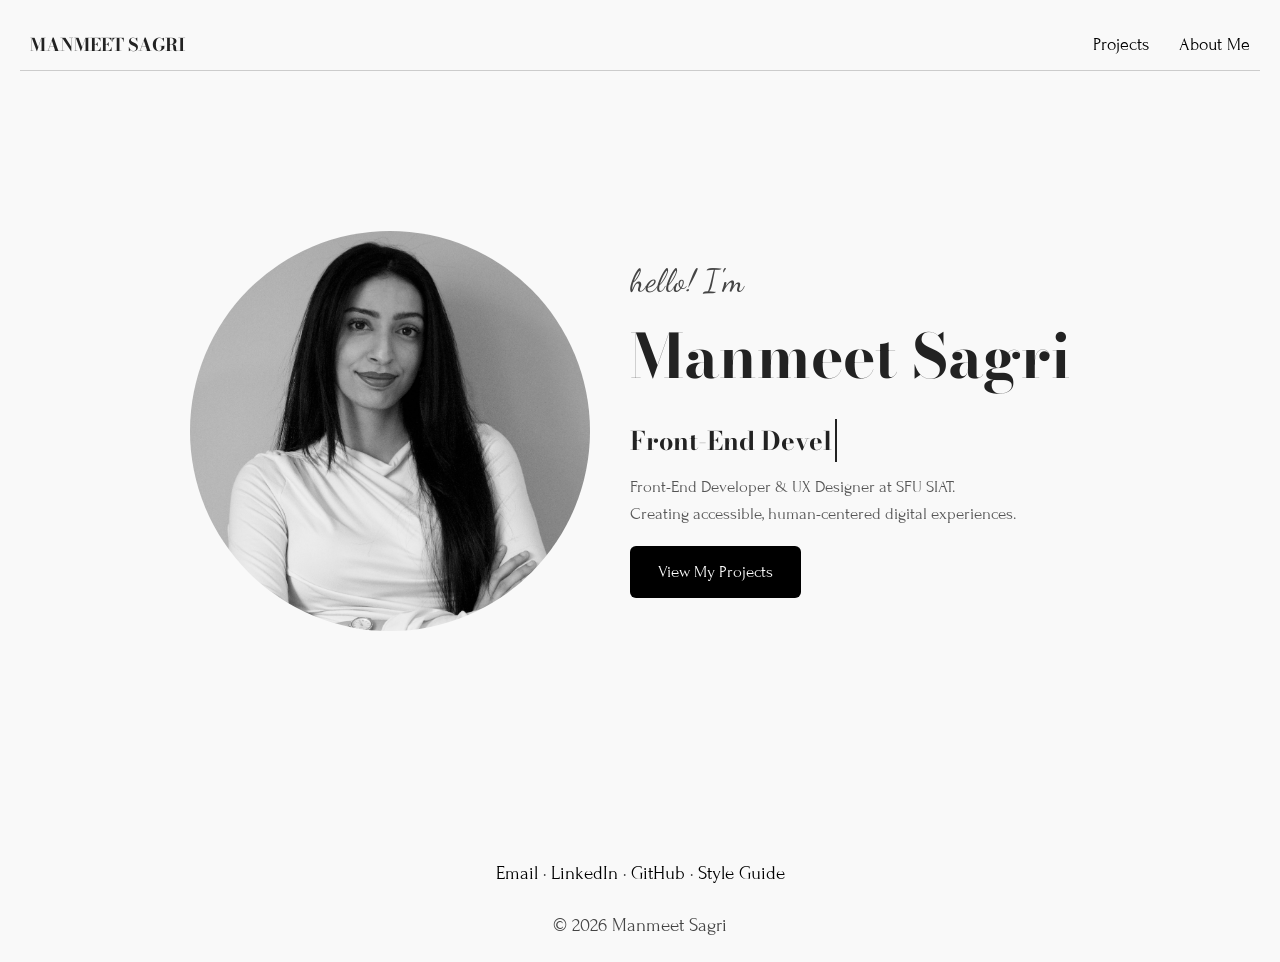
==== commit e0e281ec: "update landing page" ====
--- a/index.html
+++ b/index.html
@@ -35,10 +35,10 @@
       <div class="intro-text">
         <p class="hello">hello! I'm</p>
         <h2>Manmeet Sagri</h2>
-        <p>
-          <strong>BSc.</strong> Student at the School of
-          <strong>Interactive Arts and Technology</strong>,
-          <strong>Simon Fraser University</strong>, BC Canada
+        <p class="tagline" aria-live="polite"></p>
+        <p class="hook">
+          Front-End Developer &amp; UX Designer at SFU SIAT.<br>
+          Creating accessible, human-centered digital experiences.
         </p>
 
         <!-- View Projects button -->
@@ -50,7 +50,7 @@
   <!-- Simple footer with my main contact links -->
   <footer class="site-footer">
     <p>
-      <a href="mailto:mks52@sfu.ca">Email</a> ·
+      <a href="/cdn-cgi/l/email-protection#c8a5a3bbfdfa88bbaebde6aba9">Email</a> ·
       <a href="https://www.linkedin.com/in/manmeet-sagri-5616271a7" target="_blank"
         aria-label="LinkedIn (opens in new tab)">LinkedIn</a> ·
       <a href="https://github.com/MSagri05" target="_blank" aria-label="GitHub (opens in new tab)">GitHub</a> ·
--- a/css/style.css
+++ b/css/style.css
@@ -2,7 +2,8 @@
 
 body {
   font-family: 'Forum', serif;
-  line-height: 1.9;
+  font-size: 1.1rem;
+  line-height: 1.7;
   background-color: #f9f9f9;
   color: #333;
 }
@@ -689,4 +690,159 @@
   font-size: 1.1rem;
   color: #fff;
   letter-spacing: 0.5px;
+}
+/* =============== Project detail — updated styles =============== */
+
+.pd-label {
+  font-family: 'Forum', serif;
+  font-size: 0.8rem;
+  color: #999;
+  text-transform: uppercase;
+  letter-spacing: 0.8px;
+  margin: 0 0 10px;
+}
+
+.pd-phase-label {
+  font-family: 'Forum', serif;
+  font-size: 0.78rem;
+  color: #999;
+  text-transform: uppercase;
+  letter-spacing: 0.8px;
+  margin: 0 0 6px;
+}
+
+.pd-desc-label {
+  font-family: 'Forum', serif;
+  font-size: 0.78rem;
+  color: #999;
+  text-transform: uppercase;
+  letter-spacing: 0.8px;
+  margin: 0 0 12px;
+}
+
+.pd-stats {
+  display: flex;
+  gap: 24px;
+  margin: 20px 0 24px;
+  flex-wrap: wrap;
+}
+
+.pd-stat {
+  display: flex;
+  flex-direction: column;
+}
+
+.pd-stat-value {
+  font-family: 'Bodoni Moda', serif;
+  font-size: 1.5rem;
+  color: #222;
+  line-height: 1;
+}
+
+.pd-stat-label {
+  font-family: 'Forum', serif;
+  font-size: 0.78rem;
+  color: #999;
+  text-transform: uppercase;
+  letter-spacing: 0.5px;
+  margin-top: 4px;
+}
+
+.pd-note {
+  font-family: 'Forum', serif;
+  color: #888;
+  font-style: italic;
+  font-size: 1rem;
+  margin-top: 8px;
+  border-left: 2px solid #ddd;
+  padding-left: 14px;
+}
+
+.pd-list {
+  font-family: 'Forum', serif;
+  color: #444;
+  padding-left: 20px;
+  margin: 12px 0 0;
+  line-height: 1.8;
+}
+
+.pd-list li {
+  margin-bottom: 4px;
+}
+
+.pd-problem {
+  border-top: 1px solid #eee;
+  padding: 28px 0;
+}
+
+.pd-problem:last-child {
+  border-bottom: 1px solid #eee;
+}
+
+.pd-problem-label {
+  font-family: 'Forum', serif;
+  font-size: 0.78rem;
+  color: #999;
+  text-transform: uppercase;
+  letter-spacing: 0.8px;
+  margin: 0 0 6px;
+}
+
+.pd-problem-title {
+  font-family: 'Bodoni Moda', serif;
+  font-size: 1.15rem;
+  color: #222;
+  margin: 0 0 10px;
+}
+
+.pd-problem-body {
+  font-family: 'Forum', serif;
+  color: #555;
+  margin: 0;
+  max-width: 66ch;
+}
+
+.pd-video-wrap {
+  position: relative;
+  width: 100%;
+  aspect-ratio: 16 / 9;
+  border-radius: 8px;
+  overflow: hidden;
+  box-shadow: 0 6px 18px rgba(0, 0, 0, 0.15);
+  margin-top: 24px;
+}
+
+.pd-video-wrap iframe {
+  position: absolute;
+  inset: 0;
+  width: 100%;
+  height: 100%;
+  border: none;
+}
+/* =============== Index tagline typewriter =============== */
+
+.intro-text .tagline {
+  font-family: 'Bodoni Moda', serif;
+  font-size: 1.6rem;
+  font-weight: 700;
+  color: #222;
+  margin: 0 0 12px;
+  min-height: 1.4em;
+  border-right: 2px solid #222;
+  display: inline-block;
+  padding-right: 3px;
+  animation: blink-cursor 0.75s step-end infinite;
+}
+
+@keyframes blink-cursor {
+  0%, 100% { border-color: #222; }
+  50%       { border-color: transparent; }
+}
+
+.intro-text .hook {
+  font-family: 'Forum', serif;
+  font-size: 1.05rem;
+  color: #555;
+  line-height: 1.6;
+  margin: 0;
 }
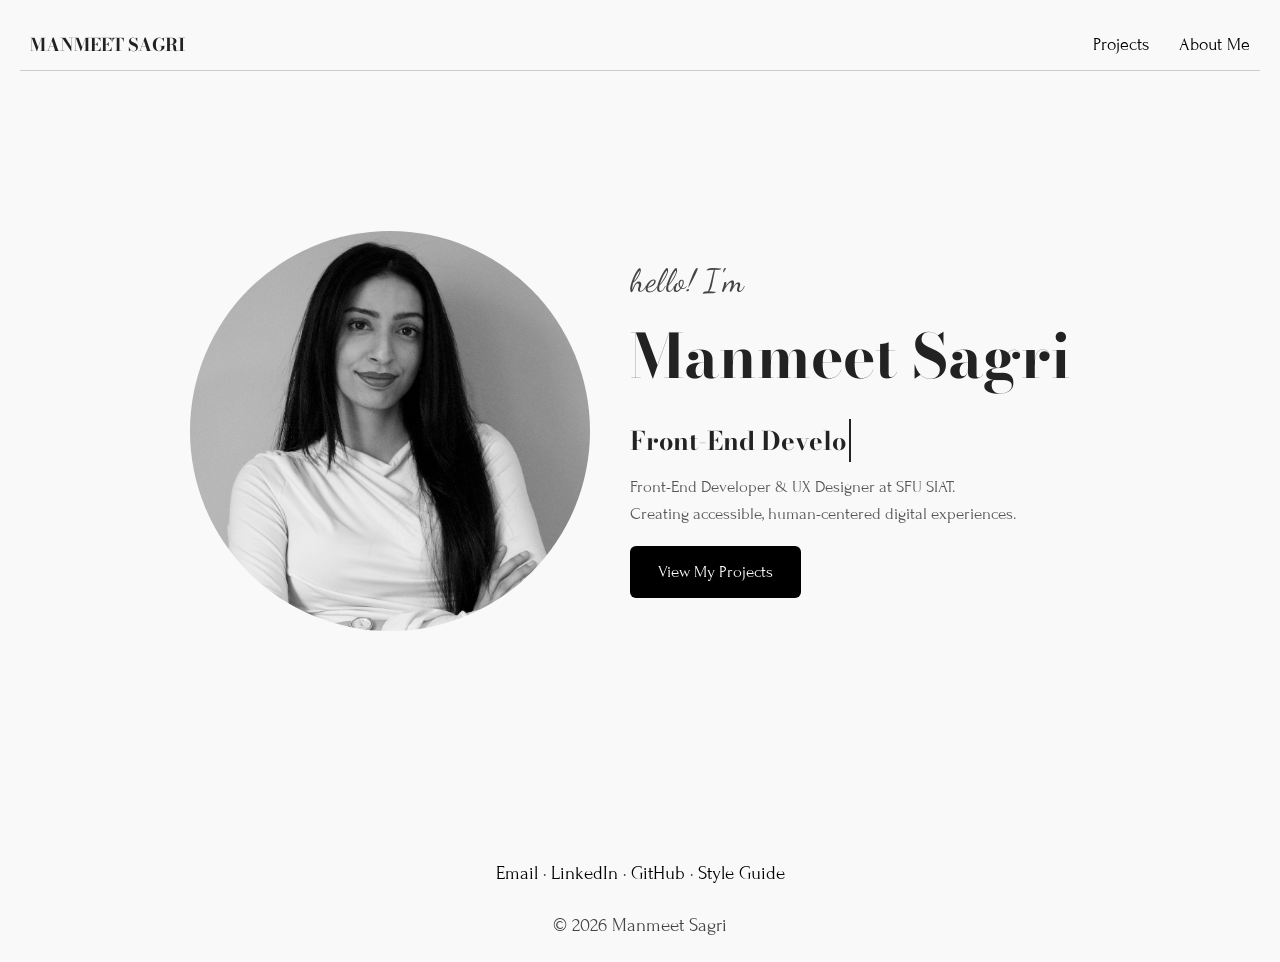
==== commit e040664e: "update files" ====
--- a/index.html
+++ b/index.html
@@ -50,7 +50,7 @@
   <!-- Simple footer with my main contact links -->
   <footer class="site-footer">
     <p>
-      <a href="/cdn-cgi/l/email-protection#c8a5a3bbfdfa88bbaebde6aba9">Email</a> ·
+      <a href="mailto:mks52@sfu.ca">Email</a>  ·
       <a href="https://www.linkedin.com/in/manmeet-sagri-5616271a7" target="_blank"
         aria-label="LinkedIn (opens in new tab)">LinkedIn</a> ·
       <a href="https://github.com/MSagri05" target="_blank" aria-label="GitHub (opens in new tab)">GitHub</a> ·
--- a/css/style.css
+++ b/css/style.css
@@ -180,8 +180,52 @@
 /* =============== About page =============== */
 
 .about-photo {
-  object-fit: cover;
   box-shadow: 0 8px 24px rgba(0, 0, 0, 0.06);
+}
+
+/* =============== Card stack styles =============== */
+
+.photo-card {
+  box-shadow: 0 8px 24px rgba(0, 0, 0, 0.12);
+  background: #eee;
+  cursor: grab;
+}
+
+.photo-card:active {
+  cursor: grabbing;
+}
+
+.card-stack-hover-hint {
+  position: absolute;
+  inset: 0;
+  border-radius: 12px;
+  display: flex;
+  align-items: center;
+  justify-content: space-between;
+  padding: 0 16px;
+  opacity: 0;
+  pointer-events: none;
+  transition: opacity 0.2s ease;
+  z-index: 20;
+}
+
+.card-stack:hover .card-stack-hover-hint {
+  opacity: 1;
+}
+
+.card-stack.is-dragging .card-stack-hover-hint {
+  opacity: 0;
+}
+
+.hint-arrow {
+  font-family: 'Forum', serif;
+  font-size: 0.78rem;
+  color: #fff;
+  text-transform: uppercase;
+  letter-spacing: 0.5px;
+  background: rgba(0, 0, 0, 0.35);
+  padding: 6px 12px;
+  border-radius: 20px;
 }
 
 .about-text .lead {
@@ -845,4 +889,12 @@
   color: #555;
   line-height: 1.6;
   margin: 0;
+}
+
+.about-status {
+  font-family: 'Forum', serif;
+  font-style: italic;
+  color: #aaa;
+  font-size: 0.98rem;
+  margin-top: 4px;
 }
--- a/css/layout.css
+++ b/css/layout.css
@@ -123,14 +123,16 @@
 
 .about-container {
   display: grid;
-  grid-template-columns: 400px 1fr;
+  grid-template-columns: 380px 1fr;
   gap: 36px 48px;
   align-items: start;
 }
 
 .about-photo {
   width: 100%;
-  aspect-ratio: 1 / 1;
+  aspect-ratio: 4 / 5;
+  object-fit: cover;
+  object-position: top;
 }
 
 .about-text {
@@ -142,6 +144,41 @@
   display: grid;
   grid-template-columns: repeat(2, minmax(180px, 1fr));
   gap: 10px 18px;
+}
+
+/* =============== Card stack =============== */
+
+.card-stack {
+  position: relative;
+  width: 100%;
+  aspect-ratio: 3 / 4;
+}
+
+.photo-card {
+  position: absolute;
+  inset: 0;
+  border-radius: 12px;
+  overflow: hidden;
+  cursor: grab;
+  user-select: none;
+  touch-action: none;
+}
+
+.photo-card img {
+  width: 100%;
+  height: 100%;
+  object-fit: cover;
+  object-position: top;
+  display: block;
+  pointer-events: none;
+}
+
+.card-stack-hint {
+  position: absolute;
+  bottom: -28px;
+  left: 0;
+  right: 0;
+  text-align: center;
 }
 
 
@@ -306,6 +343,8 @@
   font-size: 1.6rem;
 }
 
+
+
 /* =============== Utility spacing =============== */
 
 .section-spaced {
@@ -378,7 +417,7 @@
   }
 
   .about-container {
-    grid-template-columns: 220px 1fr;
+    grid-template-columns: 180px 1fr;
     gap: 24px;
   }
 
@@ -482,7 +521,8 @@
   }
 
   .about-photo {
-    max-width: 320px;
+    max-width: 260px;
+    max-height: 320px;
     margin: 0 auto;
   }
 
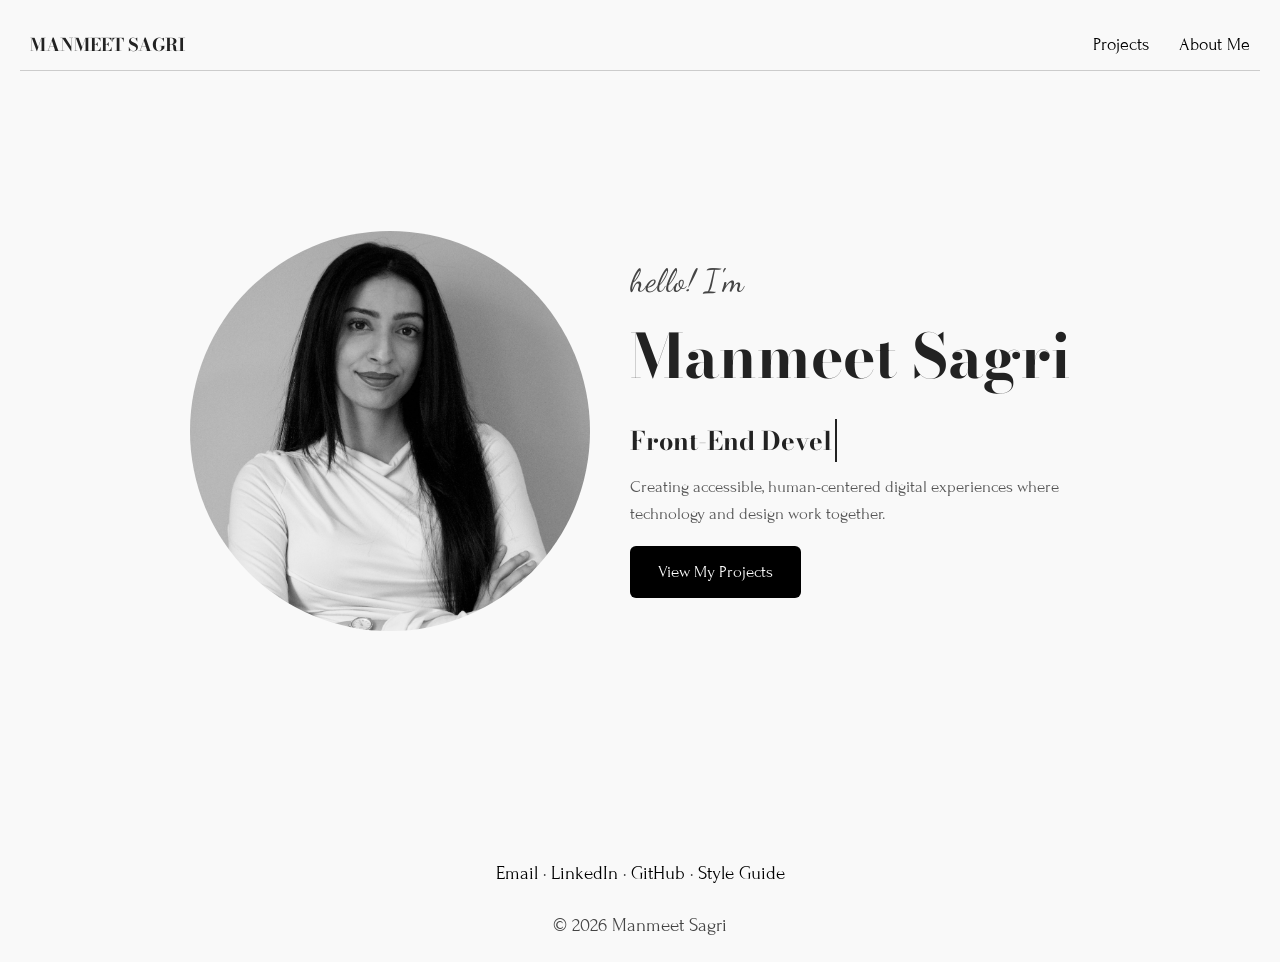
==== commit 5e0ec52e: "fix typewriter issue" ====
--- a/index.html
+++ b/index.html
@@ -37,8 +37,7 @@
         <h2>Manmeet Sagri</h2>
         <p class="tagline" aria-live="polite"></p>
         <p class="hook">
-          Front-End Developer &amp; UX Designer at SFU SIAT.<br>
-          Creating accessible, human-centered digital experiences.
+          Creating accessible, human-centered digital experiences where technology and design work together.
         </p>
 
         <!-- View Projects button -->
--- a/css/style.css
+++ b/css/style.css
@@ -187,12 +187,43 @@
 
 .photo-card {
   box-shadow: 0 8px 24px rgba(0, 0, 0, 0.12);
+  transition: transform 0.15s ease, box-shadow 0.15s ease;
   background: #eee;
+}
+
+.photo-card:nth-child(2) { transform: rotate(-3deg) translateY(6px); }
+.photo-card:nth-child(3) { transform: rotate(2deg) translateY(12px); }
+.photo-card:nth-child(4) { transform: rotate(-1.5deg) translateY(18px); }
+.photo-card:nth-child(5) { transform: rotate(1deg) translateY(24px); }
+.photo-card:nth-child(6) { transform: rotate(-2deg) translateY(30px); }
+
+.photo-card.is-top {
   cursor: grab;
-}
-
-.photo-card:active {
+  z-index: 10;
+  transform: rotate(0deg) translateY(0);
+}
+
+.photo-card.is-top:active {
   cursor: grabbing;
+}
+
+.photo-card.is-dragging {
+  transition: none;
+  box-shadow: 0 16px 40px rgba(0, 0, 0, 0.2);
+}
+
+.photo-card.is-dismissing {
+  transition: transform 0.35s ease, opacity 0.35s ease;
+  opacity: 0;
+}
+
+.card-stack-hint {
+  font-family: 'Forum', serif;
+  font-size: 0.78rem;
+  color: #bbb;
+  letter-spacing: 0.5px;
+  text-transform: uppercase;
+  pointer-events: none;
 }
 
 .card-stack-hover-hint {
@@ -207,6 +238,7 @@
   pointer-events: none;
   transition: opacity 0.2s ease;
   z-index: 20;
+  background: rgba(0, 0, 0, 0.08);
 }
 
 .card-stack:hover .card-stack-hover-hint {
--- a/css/layout.css
+++ b/css/layout.css
@@ -92,8 +92,16 @@
   margin: 0 0 10px;
 }
 
+.intro-text p.tagline {
+  min-height: 1.7em;
+}
+
 .intro-text p {
   font-size: 1.1rem;
+}
+
+.intro-text p.hook {
+  max-width: 50ch;
 }
 
 /* =============== Primary button =============== */
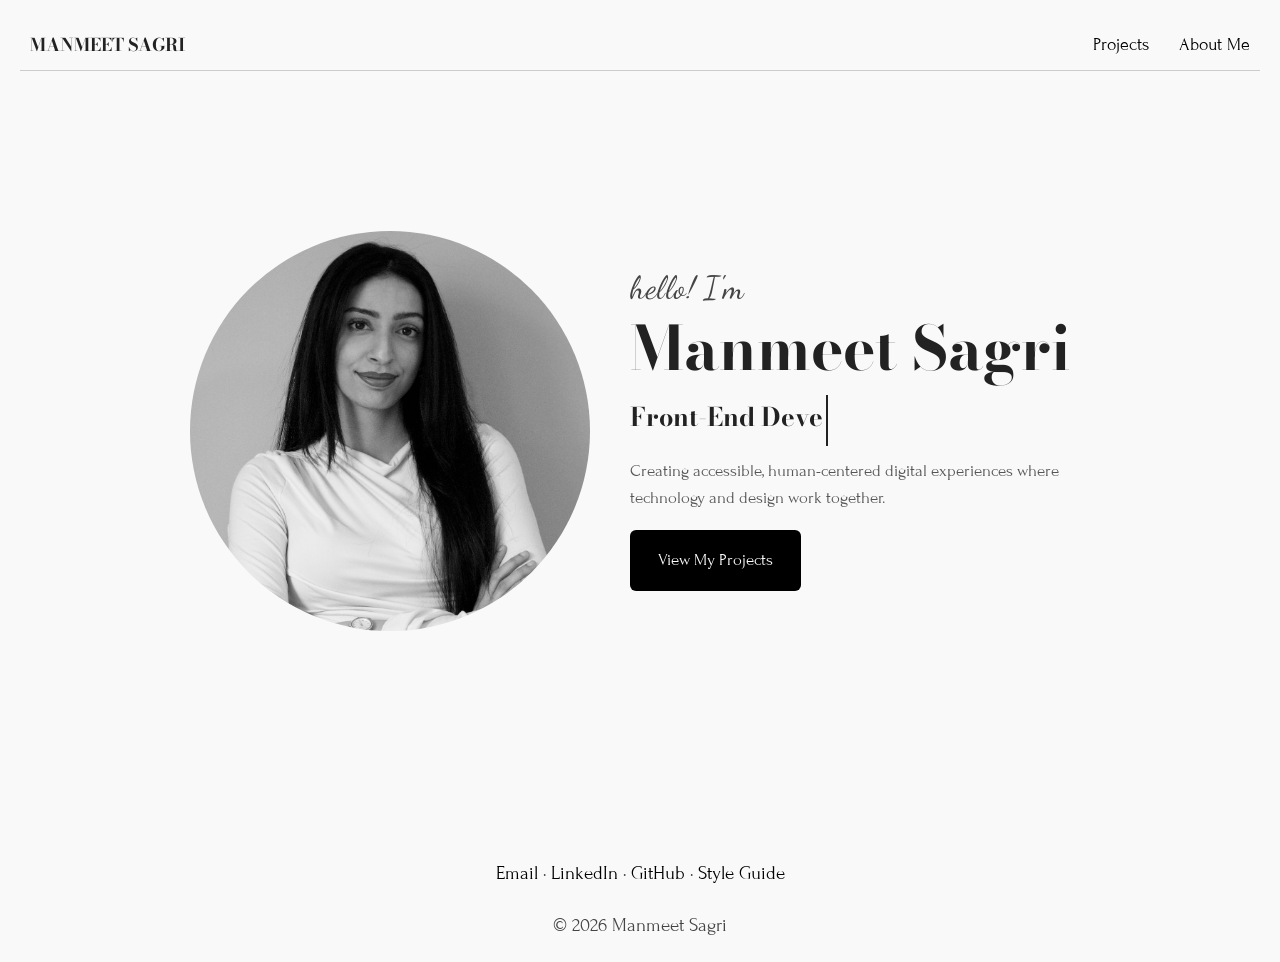
==== commit 7cc2b1c5: "fix button to <a>" ====
--- a/index.html
+++ b/index.html
@@ -41,7 +41,9 @@
         </p>
 
         <!-- View Projects button -->
-        <button class="view-projects-btn" onclick="window.location.href='projects.html'">View My Projects</button>
+        <a href="projects.html" class="view-projects-btn">
+          View My Projects
+        </a>
       </div>
     </section>
   </main>
--- a/css/style.css
+++ b/css/style.css
@@ -142,6 +142,12 @@
 
 /* =============== Primary button =============== */
 
+a.view-projects-btn,
+a.view-resume-btn {
+  display: inline-block;  /* anchors are inline by default, buttons are block */
+  text-decoration: none;  /* anchors have underline by default */
+}
+
 .view-projects-btn {
   display: inline-block;
   background-color: #000;
@@ -155,9 +161,12 @@
 }
 
 .view-projects-btn:hover {
+  font-style: italic;
+  text-decoration: line-through;
   background-color: #616161;
-  font-style: italic;
-  text-decoration: line-through;
+  color: #fff;     
+  padding-right: 36px; 
+  
 }
 
 .view-projects-btn::after {
@@ -292,6 +301,9 @@
 .view-resume-btn:hover {
   background-color: #616161;
   font-style: italic;
+  text-decoration: line-through;
+  color: #fff;      
+  padding-right: 36px; 
 }
 
 .view-resume-btn::after {
@@ -307,7 +319,7 @@
 }
 
 .view-resume-btn:active {
-  text-decoration: line-through;
+  text-decoration: underline;
   color: #ccc;
 }
 
--- a/css/layout.css
+++ b/css/layout.css
@@ -90,11 +90,15 @@
 .intro-text h2 {
   font-size: 3.8rem;
   margin: 0 0 10px;
+  line-height: 1.2;
 }
 
 .intro-text p.tagline {
-  min-height: 1.7em;
-}
+  min-height: 2em;
+  line-height: 1.7;
+
+}
+
 
 .intro-text p {
   font-size: 1.1rem;
@@ -261,15 +265,15 @@
 
 .mini-video-hero {
   width: 100%;
-  height: 600px;
+  aspect-ratio: 16 / 9;
   margin-bottom: 40px;
 }
 
 .mini-video-hero video {
   width: 100%;
   height: 100%;
-}
-
+  object-fit: cover;
+}
 /* =============== Process section =============== */
 
 .pd-hero {
